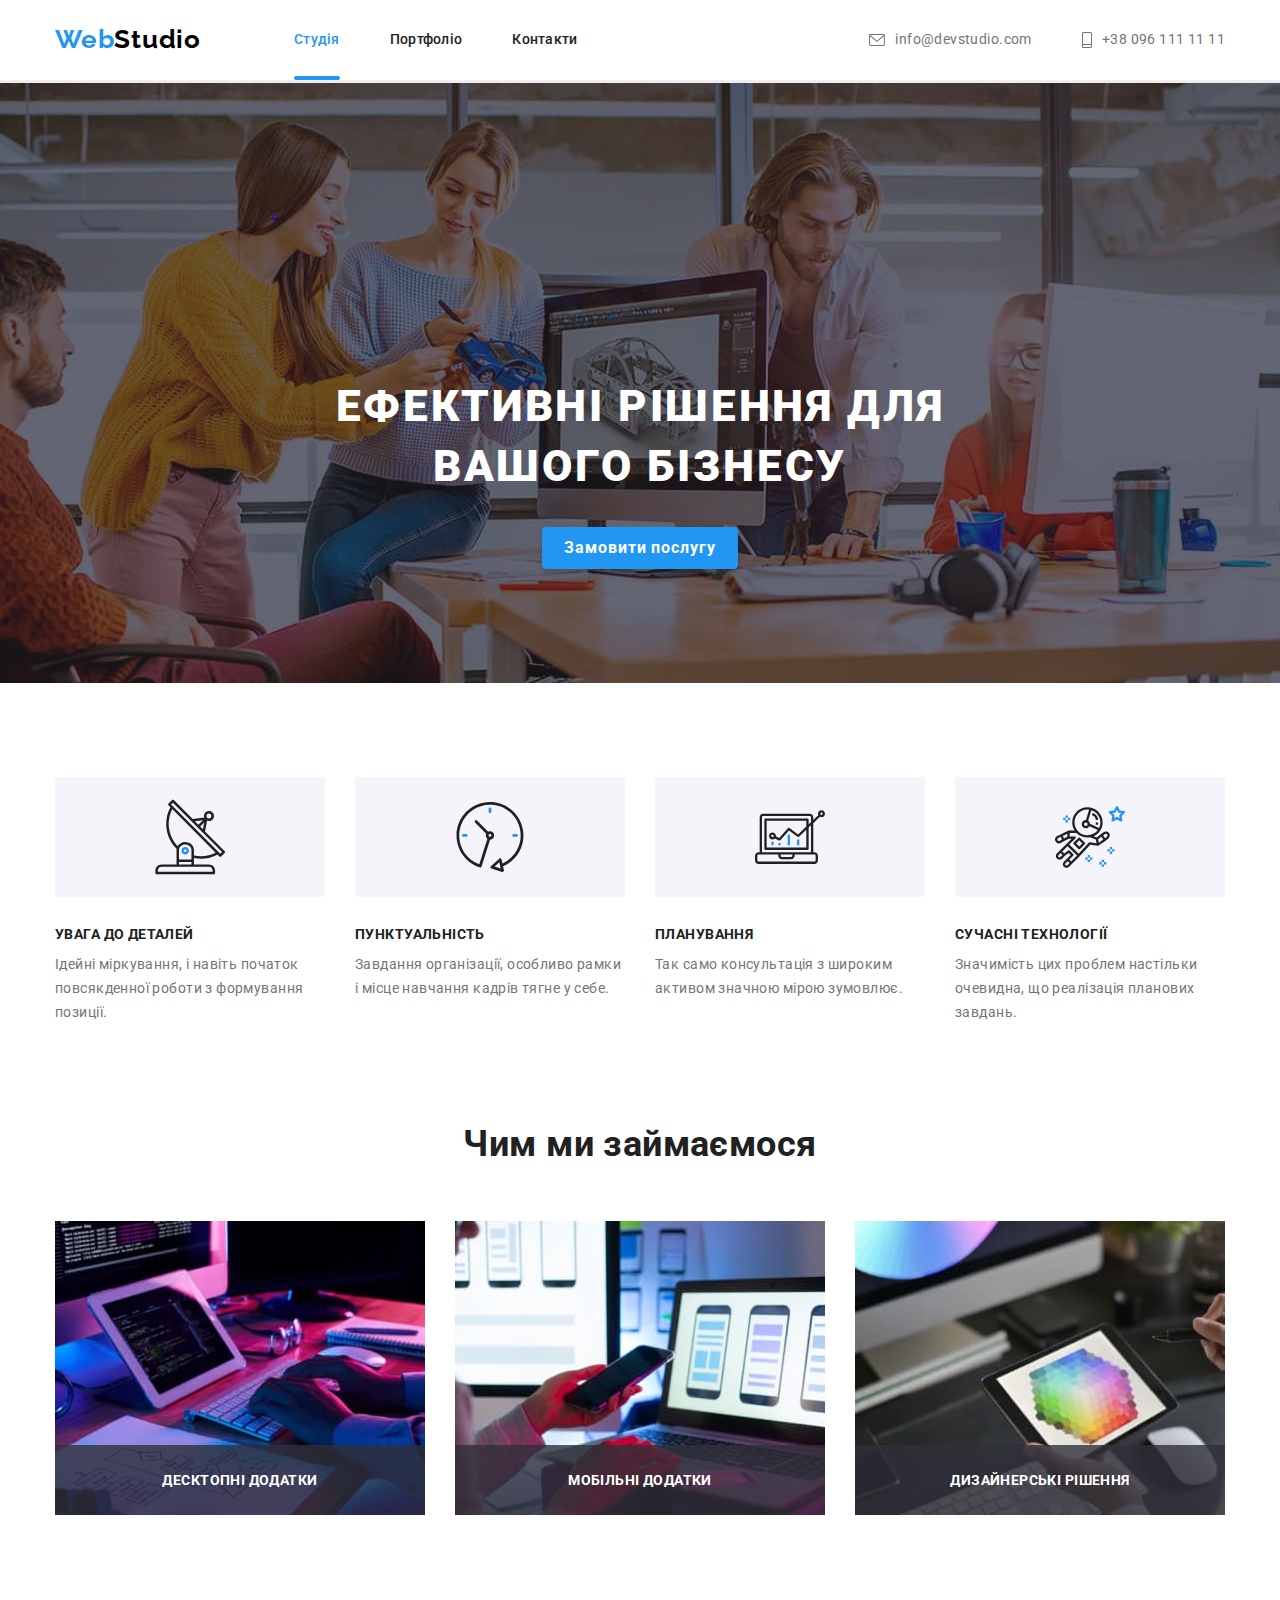
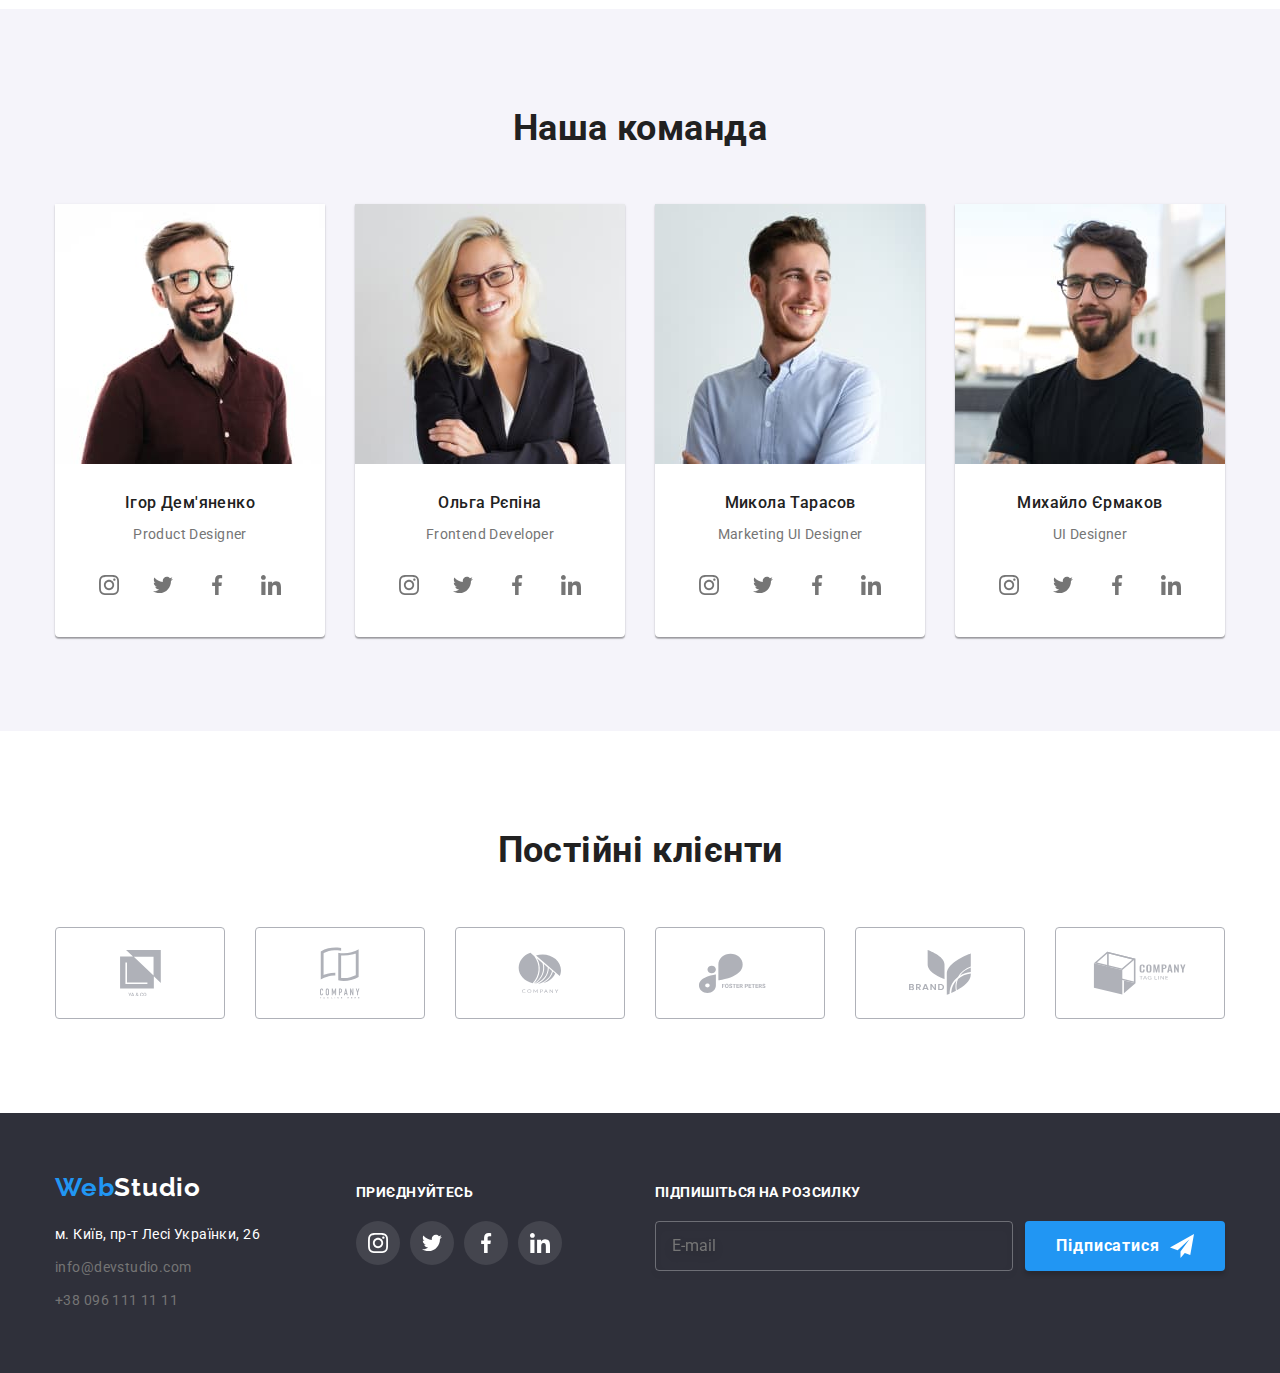
==== index.html @ 4e320e0b "Сopied content from past homework" ====
<!DOCTYPE html>
<html lang="uk">
  <head>
    <meta charset="UTF-8" />
    <meta http-equiv="X-UA-Compatible" content="IE=edge" />
    <meta name="viewport" content="width=device-width, initial-scale=1.0" />
    <link
      rel="stylesheet"
      href="https://cdnjs.cloudflare.com/ajax/libs/modern-normalize/1.0.0/modern-normalize.min.css"
    />
    <link rel="stylesheet" href="./css/main.css" />
    <link rel="preconnect" href="https://fonts.googleapis.com" />
    <link rel="preconnect" href="https://fonts.gstatic.com" crossorigin />
    <link
      href="https://fonts.googleapis.com/css2?family=Raleway:wght@700&family=Roboto:wght@400;500;700;900&display=swap"
      rel="stylesheet"
    />
    <title>Студія</title>
  </head>
  <body>
    <header class="header">
      <div class="header-container container">
        <a class="logo logo-footer" href="./index.html"
          ><span class="span">Web</span>Studio</a
        >
        <nav>
          <ul class="site-nav list">
            <li class="item">
              <a href="./index.html" class="link current">Студія</a>
            </li>
            <li class="item">
              <a href="./portfolio.html" class="link">Портфоліо</a>
            </li>
            <li class="item"><a href="#" class="link">Контакти</a></li>
          </ul>
        </nav>
        <ul class="contacts-nav list">
          <li class="item">
            <a href="mailto:info@devstudio.com" class="link">
              <svg class="icon-mail" width="16" height="12">
                <use href="./img/svg/icons.svg#icon-mail"></use>
              </svg>
              info@devstudio.com
            </a>
          </li>
          <li class="item">
            <a href="tel:+380961111111" class="link">
              <svg class="icon-phone" width="10" height="16">
                <use href="./img/svg/icons.svg#icon-phone"></use>
              </svg>
              +38 096 111 11 11</a
            >
          </li>
        </ul>
      </div>
    </header>
    <main class="studio">
      <section class="hero section">
        <div class="hero-container container">
          <h1 class="hero-title">Ефективні рішення для вашого бізнесу</h1>
          <button type="button" class="button" data-modal-open>
            Замовити послугу
          </button>
        </div>
      </section>
      <section class="features section">
        <div class="features-container container">
          <h2 class="hidden-title" style="visibility: hidden">Переваги</h2>
          <ul class="features-list">
            <li class="item">
              <div class="features-icon">
                <svg class="features-icon" width="70px" height="70px">
                  <use href="./img/svg/icons.svg#icon-antena"></use>
                </svg>
              </div>
              <h3 class="features-title">УВАГА ДО ДЕТАЛЕЙ</h3>
              <p>
                Ідейні міркування, і навіть початок повсякденної роботи з
                формування позиції.
              </p>
            </li>
            <li class="item">
              <div class="features-icon">
                <svg class="features-icon" width="70px" height="70px">
                  <use href="./img/svg/icons.svg#icon-clock"></use>
                </svg>
              </div>
              <h3 class="features-title">ПУНКТУАЛЬНІСТЬ</h3>
              <p>
                Завдання організації, особливо рамки і місце навчання кадрів
                тягне у себе.
              </p>
            </li>
            <li class="item">
              <div class="features-icon">
                <svg class="features-icon" width="70px" height="70px">
                  <use href="./img/svg/icons.svg#icon-diagram"></use>
                </svg>
              </div>
              <h3 class="features-title">ПЛАНУВАННЯ</h3>
              <p>
                Так само консультація з широким активом значною мірою зумовлює.
              </p>
            </li>
            <li class="item">
              <div class="features-icon">
                <svg class="features-icon" width="70px" height="70px">
                  <use href="./img/svg/icons.svg#icon-astronaut"></use>
                </svg>
              </div>
              <h3 class="features-title">СУЧАСНІ ТЕХНОЛОГІЇ</h3>
              <p>
                Значимість цих проблем настільки очевидна, що реалізація
                планових завдань.
              </p>
            </li>
          </ul>
        </div>
      </section>
      <section class="example section">
        <div class="section-container container">
          <h2 class="section-title">Чим ми займаємося</h2>
          <ul class="section-cards">
            <li class="item">
              <img
                src="./img/box1.jpg"
                alt="printing_keyboard"
                width="370"
                height="294"
                class="keyboard"
              />
              <p class="example-dscr">Десктопні додатки</p>
            </li>
            <li class="item">
              <img
                src="./img/box2.jpg"
                alt="mobile_platform"
                width="370"
                height="294"
                class="mobile"
              />
              <p class="example-dscr">Мобільні додатки</p>
            </li>
            <li class="item">
              <img
                src="./img/box3.jpg"
                alt="table_view"
                width="370"
                height="294"
                class="table"
              />
              <p class="example-dscr">Дизайнерські рішення</p>
            </li>
          </ul>
        </div>
      </section>
      <section class="team section">
        <div class="team-container container">
          <h2 class="team-title">Наша команда</h2>
          <ul class="team-cards">
            <li class="card">
              <img
                src="./img/img.jpg"
                alt="product Designer"
                width="270"
                height="260"
                class="teammate"
              />
              <h3 class="name-title">Ігор Дем'яненко</h3>
              <p class="job-title">Product Designer</p>
              <ul class="social-list">
                <li class="social-item">
                  <a href="" class="social-link">
                    <svg class="iсon-team" width="20px" height="20px">
                      <use href="./img/svg/icons.svg#icon-instagram"></use>
                    </svg>
                  </a>
                </li>
                <li class="social-item">
                  <a href="" class="social-link">
                    <svg class="iсon-team" width="20px" height="20px">
                      <use href="./img/svg/icons.svg#icon-twitter"></use>
                    </svg>
                  </a>
                </li>
                <li class="social-item">
                  <a href="" class="social-link">
                    <svg class="iсon-team" width="20px" height="20px">
                      <use href="./img/svg/icons.svg#icon-facebook"></use>
                    </svg>
                  </a>
                </li>
                <li class="social-item">
                  <a href="" class="social-link">
                    <svg class="iсon-team" width="20px" height="20px">
                      <use href="./img/svg/icons.svg#icon-linkedin"></use>
                    </svg>
                  </a>
                </li>
              </ul>
            </li>

            <li class="card">
              <img
                src="./img/img-1.jpg"
                alt="frontend Developer"
                width="270"
                height="260"
                class="teammate"
              />
              <h3 class="name-title">Ольга Рєпіна</h3>
              <p class="job-title">Frontend Developer</p>
              <ul class="social-list">
                <li class="social-item">
                  <a href="" class="social-link">
                    <svg class="iсon-team" width="20px" height="20px">
                      <use href="./img/svg/icons.svg#icon-instagram"></use>
                    </svg>
                  </a>
                </li>
                <li class="social-item">
                  <a href="" class="social-link">
                    <svg class="iсon-team" width="20px" height="20px">
                      <use href="./img/svg/icons.svg#icon-twitter"></use>
                    </svg>
                  </a>
                </li>
                <li class="social-item">
                  <a href="" class="social-link">
                    <svg class="iсon-team" width="20px" height="20px">
                      <use href="./img/svg/icons.svg#icon-facebook"></use>
                    </svg>
                  </a>
                </li>
                <li class="social-item">
                  <a href="" class="social-link">
                    <svg class="iсon-team" width="20px" height="20px">
                      <use href="./img/svg/icons.svg#icon-linkedin"></use>
                    </svg>
                  </a>
                </li>
              </ul>
            </li>

            <li class="card">
              <img
                src="./img/img-2.jpg"
                alt="marketing Designer"
                width="270"
                height="260"
                class="teammate"
              />
              <h3 class="name-title">Микола Тарасов</h3>
              <p class="job-title">Marketing UI Designer</p>
              <ul class="social-list">
                <li class="social-item">
                  <a href="" class="social-link">
                    <svg class="iсon-team" width="20px" height="20px">
                      <use href="./img/svg/icons.svg#icon-instagram"></use>
                    </svg>
                  </a>
                </li>
                <li class="social-item">
                  <a href="" class="social-link">
                    <svg class="iсon-team" width="20px" height="20px">
                      <use href="./img/svg/icons.svg#icon-twitter"></use>
                    </svg>
                  </a>
                </li>
                <li class="social-item">
                  <a href="" class="social-link">
                    <svg class="iсon-team" width="20px" height="20px">
                      <use href="./img/svg/icons.svg#icon-facebook"></use>
                    </svg>
                  </a>
                </li>
                <li class="social-item">
                  <a href="" class="social-link">
                    <svg class="iсon-team" width="20px" height="20px">
                      <use href="./img/svg/icons.svg#icon-linkedin"></use>
                    </svg>
                  </a>
                </li>
              </ul>
            </li>

            <li class="card">
              <img
                src="./img/img-3.jpg"
                alt="ui Designer"
                width="270"
                height="260"
                class="teammate"
              />
              <h3 class="name-title">Михайло Єрмаков</h3>
              <p class="job-title">UI Designer</p>
              <ul class="social-list">
                <li class="social-item">
                  <a href="" class="social-link">
                    <svg class="iсon-team" width="20px" height="20px">
                      <use href="./img/svg/icons.svg#icon-instagram"></use>
                    </svg>
                  </a>
                </li>
                <li class="social-item">
                  <a href="" class="social-link">
                    <svg class="iсon-team" width="20px" height="20px">
                      <use href="./img/svg/icons.svg#icon-twitter"></use>
                    </svg>
                  </a>
                </li>
                <li class="social-item">
                  <a href="" class="social-link">
                    <svg class="iсon-team" width="20px" height="20px">
                      <use href="./img/svg/icons.svg#icon-facebook"></use>
                    </svg>
                  </a>
                </li>
                <li class="social-item">
                  <a href="" class="social-link">
                    <svg class="iсon-team" width="20px" height="20px">
                      <use href="./img/svg/icons.svg#icon-linkedin"></use>
                    </svg>
                  </a>
                </li>
              </ul>
            </li>
          </ul>
        </div>
      </section>
      <section class="section clients">
        <div class="clients-container container">
          <h2 class="team-title">Постійні клієнти</h2>
          <ul class="clients-list">
            <li class="client-item">
              <a href="" class="client-link">
                <svg class="icon-client" width="41px" height="46.7px">
                  <use href="./img/svg/icons.svg#icon-companyyaandco"></use>
                </svg>
              </a>
            </li>
            <li class="client-item">
              <a href="" class="client-link">
                <svg class="icon-client" width="40px" height="52px">
                  <use href="./img/svg/icons.svg#icon-companytaglinehere"></use>
                </svg>
              </a>
            </li>
            <li class="client-item">
              <a href="" class="client-link">
                <svg class="icon-client" width="43.46px" height="41.18px">
                  <use href="./img/svg/icons.svg#icon-company"></use>
                </svg>
              </a>
            </li>
            <li class="client-item">
              <a href="" class="client-link">
                <svg class="icon-client" width="84.44px" height="40.62px">
                  <use href="./img/svg/icons.svg#icon-fosterpeters"></use>
                </svg>
              </a>
            </li>
            <li class="client-item">
              <a href="" class="client-link">
                <svg class="icon-client" width="62.54px" height="45.43px">
                  <use href="./img/svg/icons.svg#icon-brand"></use>
                </svg>
              </a>
            </li>
            <li class="client-item">
              <a href="" class="client-link">
                <svg class="icon-client" width="93.79px" height="43.93px">
                  <use href="./img/svg/icons.svg#icon-companytagline"></use>
                </svg>
              </a>
            </li>
          </ul>
        </div>
      </section>

      <footer class="footer">
        <div class="footer-container container">
          <div class="footer-content">
            <a class="footer-logo" href="./index.html"
              ><span class="span">Web</span>Studio</a
            >
            <address class="address">м. Київ, пр-т Лесі Українки, 26</address>
            <ul class="footer-contacts">
              <li class="email">
                <a class="link" href="mailto:info@devstudio.com"
                  >info@devstudio.com</a
                >
              </li>
              <li class="tel">
                <a class="link" href="tel:+380961111111">+38 096 111 11 11</a>
              </li>
            </ul>
          </div>

          <div class="footer-social-network">
            <h3 class="network-title">приєднуйтесь</h3>
            <ul class="network-list">
              <li class="social-item">
                <a href="" class="social-link-white">
                  <svg class="iсon-footer" width="20px" height="20px">
                    <use href="./img/svg/icons.svg#icon-instagram"></use>
                  </svg>
                </a>
              </li>
              <li class="social-item">
                <a href="" class="social-link-white">
                  <svg class="iсon-footer" width="20px" height="20px">
                    <use href="./img/svg/icons.svg#icon-twitter"></use>
                  </svg>
                </a>
              </li>
              <li class="social-item">
                <a href="" class="social-link-white">
                  <svg class="iсon-footer" width="20px" height="20px">
                    <use href="./img/svg/icons.svg#icon-facebook"></use>
                  </svg>
                </a>
              </li>
              <li class="social-item">
                <a href="" class="social-link-white">
                  <svg class="iсon-footer" width="20px" height="20px">
                    <use href="./img/svg/icons.svg#icon-linkedin"></use>
                  </svg>
                </a>
              </li>
            </ul>
          </div>

          <div class="footer-subscribe-form">
            <form class="subscribe-form">
              <label class="subscribe-form-label">
                <h4 class="subscribe-form-title">Підпишіться на розсилку</h4>
                <div class="subscribe-form-wrapper">
                  <input
                    class="subscribe-form-input"
                    type="email"
                    placeholder="E-mail"
                    name="email"
                  />
                  <button class="button subscribe-button" type="submit">
                    Підписатися
                    <svg class="icon-send" width="24" height="24">
                      <use href="./img/svg/icons.svg#icon-send"></use>
                    </svg>
                  </button>
                </div>
              </label>
            </form>
          </div>
        </div>
      </footer>
    </main>

    <!-- Backdropd / Modal -->

    <div class="backdrop is-hidden" data-modal>
      <div class="modal">
        <button type="button" class="modal-close-btn" data-modal-close>
          <svg class="icon-close" width="18px" height="18px">
            <use href="./img/svg/icons.svg#icon-close"></use>
          </svg>
        </button>
        <h2 class="form-title">Залиште свої дані, ми вам передзвонимо</h2>
        <form class="user-form" name="form-user">
          <label class="form-field">
            <input class="form-input" type="text" name="user-name" />
            <svg class="form-icon" width="18" height="18">
              <use href="./img/svg/icons.svg#icon-user"></use>
            </svg>
            <span class="form-input-title">Ім'я</span>
          </label>

          <label class="form-field">
            <input class="form-input" type="tel" name="user-phone" />
            <svg class="form-icon" width="18" height="18">
              <use href="./img/svg/icons.svg#icon-convert"></use>
            </svg>
            <span class="form-input-title">Телефон</span>
          </label>

        <label class="form-field">
          <input class="form-input" type="text" name="user-email" />
          <svg class="form-icon" width="18" height="18">
            <use href="./img/svg/icons.svg#icon-tel"></use>
          </svg>
          <span class="form-input-title">Пошта</span>
        </label>
        <label class="form-field">
          <textarea
            class="form-comment"
            name="comment"
            id="modal-comment"
            rows="10"
            placeholder="Введіть текст"
          ></textarea>
          <span class="form-input-title">Коментар</span>
        </label>     
      </form>     
      <div class="form-agreement-container">
        <label class="form-agreement-label">
          <input
            class="form-standart-checkbox"
            type="checkbox"
            name="policy"
            value="agree"
          />
          Погоджуюся з розсилкою та приймаю
          <a class="form-license-agreement-link" href="">Умови договору</a>
          <svg
            class="form-icon-checkbox form-icon-checkbox--not-checked"
            width="16"
            height="15"
          >
            <use href="./img/svg/icons.svg#icon-check"></use>
          </svg>
          <svg
            class="form-icon-checkbox form-icon-checkbox--checked"
            width="16"
            height="15"
          >
            <use href="./img/svg/icons.svg#icon-not-check"></use>
          </svg>
        </label>
        <button class="button form-button" type="submit">Відправити</button>          
      </div>      
    </div>
    <script src="./js/modal.js"></script>
  </body>
</html>
---- css/main.css ----
:root {
  --primary-text-color: #757575;
  --title-text-color: #212121;
  --accent-color: #2196f3;
  --btn-hover-color: #97caf4;
  --primary-white-color: #ffffff;
  --background-black-color: #2f303a;
  --background-second-color: #f5f4fa;
  --border-colour: #eeeeee;
}

html {
  box-sizing: border-box;
}

*,
*::before,
*::after {
  box-sizing: inherit;
}

h1,
h2,
h3,
h4,
p {
  margin: 0;
}

ul {
  list-style: none;
  padding: 0;
  margin: 0;
}

img {
  display: block;
  max-width: 100%;
  width: 100%;
}

body {
  background-color: var(--primary-white-color);
  color: var(--primary-text-color);
  font-family: "Roboto", sans-serif;
  letter-spacing: 0.03em;
  font-size: 14px;
  line-height: 1.71;
}

.hidden-title {
  position: absolute !important;
  clip: rect(1px 1px 1px 1px);
  clip: rect(1px, 1px, 1px, 1px);
  padding: 0 !important;
  border: 0 !important;
  height: 1px !important;
  width: 1px !important;
  overflow: hidden;
}

.container {
  max-width: 1200px;
  width: 100%;
  margin: 0 auto;
  padding-left: 15px;
  padding-right: 15px;
}

.section {
  padding-bottom: 94px;
  padding-top: 94px;
}

/* ======== Header ======= */

.header {
  border-bottom: solid var(--border-colour);
}

.header-container {
  display: flex;
  align-items: center;
}

/* header logo */

.logo,
.footer-logo {
  color: #000000;
  text-decoration: none;
  font-family: "Raleway";
  font-weight: 700;
  font-size: 26px;
  line-height: 1.15;
  letter-spacing: 0.03em;
}

.logo {
  margin-right: 93px;
  padding-top: 24px;
  padding-bottom: 24px;
}

.span {
  color: var(--accent-color);
}

.logo:hover,
.logo:focus {
  color: var(--accent-color);
  transition: fill 250ms;
  transition-timing-function: cubic-bezier(0.4, 0, 0.2, 1);
}

/* ========= Header Site-nav ======== */

.site-nav {
  display: flex;
}

.site-nav .item + .item {
  margin-left: 50px;
}

.site-nav .link {
  display: block;
  color: var(--title-text-color);
  text-decoration: none;
  font-weight: 500;
  font-size: 14px;
  line-height: 1.14;
  letter-spacing: 0.02em;

  padding-top: 32px;
  padding-bottom: 32px;

  transition: color 250ms;
  transition-timing-function: cubic-bezier(0.4, 0, 0.2, 1);
}

.site-nav .link:hover,
.site-nav .link:focus {
  color: var(--accent-color);
  transition: fill 250ms;
  transition-timing-function: cubic-bezier(0.4, 0, 0.2, 1);
}

.site-nav .link.current {
  color: var(--accent-color);
}

.current {
  position: relative;
}

.current::after {
  content: "";
  position: absolute;
  display: block;
  width: 100%;
  height: 4px;
  bottom: 0;
  background-color: var(--accent-color);
  border-radius: 2px;
}

/* ======= Header contacts ======= */

.contacts-nav {
  display: flex;
  margin-left: auto;
}

.contacts-nav .item .link {
  display: flex;
  align-items: center;
}

.contacts-nav .item + .item {
  margin-left: 50px;
}
/* icon mail/phone */

.contacts-nav .item .link .icon-mail {
  margin-right: 10px;
}

.contacts-nav .item .link .icon-phone {
  margin-right: 10px;
}

.icon-mail.icon-phone {
  fill: var(--primary-text-color);
  margin-right: 10px;
}

.contacts-nav .link,
.footer-contacts .link {
  color: var(--primary-text-color);
  fill: var(--primary-text-color);
  text-decoration: none;
}

.contacts-nav .link:hover,
.contacts-nav .link:focus,
.footer-contacts .link:hover,
.footer-contacts .link:focus {
  color: var(--accent-color);
  text-decoration: none;
  transition: fill 250ms;
  transition-timing-function: cubic-bezier(0.4, 0, 0.2, 1);
}
/*  */

.contacts-nav .item {
  display: flex;
  align-items: center;
}

.contacts-nav .link:hover .icon-mail,
.contacts-nav .link:focus .icon-mail,
.contacts-nav .link:hover .icon-phone,
.contacts-nav .link:focus .icon-phone {
  fill: var(--accent-color);
  transition: fill 250ms;
  transition-timing-function: cubic-bezier(0.4, 0, 0.2, 1);
}

.contacts-nav .link {
  padding: 24px 0px;
}

/* ======= Title styles ======== */

.section-title,
.team-title {
  color: var(--title-text-color);
  font-weight: 700;
  font-size: 36px;
  line-height: 1.44;
  text-align: center;
}

.features-title {
  color: var(--title-text-color);
  margin-bottom: 10px;
  font-weight: 700;
  font-size: 14px;
  line-height: 1.14;
}

/* ======== Section hero ======== */

.hero {
  max-width: 1600px;
  height: 600px;
  margin-left: auto;
  margin-right: auto;
  background-image: linear-gradient(
      rgba(47, 48, 58, 0.4),
      rgba(47, 48, 58, 0.4)
    ),
    url(../img/bgd-img.jpg);
  background-repeat: no-repeat;
  background-position: center;
  background-size: cover;
}

.hero-container {
  text-align: center;
  padding: 200px 237px;
}

.hero-title {
  max-width: 696px;
  margin: 0 auto;
  color: var(--primary-white-color);
  font-weight: 900;
  font-size: 44px;
  line-height: 1.36;
  letter-spacing: 0.06em;
  text-transform: uppercase;
  margin-bottom: 30px;
}

/* hero button */

.button {
  padding: 6px 22px;
  background: var(--accent-color);
  box-shadow: 0px 4px 4px rgba(0, 0, 0, 0.15);
  border-radius: 4px;
  font-weight: 700;
  font-size: 16px;
  line-height: 1.87;
  align-items: center;
  text-align: center;
  letter-spacing: 0.06em;
  color: var(--primary-white-color);
  cursor: pointer;
  border: none;
}

.button:hover,
.button:focus {
  background-color: var(--btn-hover-color);
  transition: fill 250ms;
  transition-timing-function: cubic-bezier(0.4, 0, 0.2, 1);
}

/* Section futures */

.features-list > .item {
  max-width: 270px;
}

.features-icon {
  display: flex;
  height: 120px;
  justify-content: center;
  background: #f5f4fa;
  border-radius: 4px;
  margin-bottom: 30px;
}

.features-list {
  display: flex;
}

.features-list .item + .item {
  margin-left: 30px;
}

/* Example section */

.example {
  padding-top: 0;
}

.section-cards {
  margin-top: 50px;
  display: flex;
}

.section-cards .item + .item {
  margin-left: 30px;
}

.section-cards .item {
  position: relative;
}

.example-dscr {
  position: absolute;
  bottom: 0;
  left: 0;
  margin: 0;
  padding: 0 10px;
  width: 100%;
  background: rgba(47, 48, 58, 0.8);
  font-weight: 700;
  line-height: 70px;
  text-align: center;
  text-transform: uppercase;
  white-space: nowrap;
  color: var(--primary-white-color);
}

/* Section team */

.team {
  background-color: var(--background-second-color);
}

.team-title {
  margin-bottom: 50px;
}

.team-cards {
  display: flex;
  text-align: center;
  margin-top: 50px;
}

.team-cards > .card + .card {
  margin-left: 30px;
}

.teammate {
  margin-bottom: 30px;
}
.name-title {
  margin-bottom: 10px;
  color: var(--title-text-color);
  font-weight: 500;
  font-size: 16px;
  line-height: 1.18;
}
/* SVG Team-Cards */

.social-list {
  display: flex;
  justify-content: space-between;
  padding-left: 32px;
  padding-right: 32px;
  padding-bottom: 30px;
}

.social-link {
  display: flex;
  justify-content: center;
  align-items: center;
  width: 44px;
  height: 44px;
  border-radius: 50%;
  fill: #757575;
  transition: fill 250ms;
  transition-timing-function: cubic-bezier(0.4, 0, 0.2, 1);
}

.icon-client,
.icon-phone,
.icon-mail,
.features-icon,
.icon-team,
.icon-footer {
  transition: fill 250ms;
  transition-timing-function: cubic-bezier(0.4, 0, 0.2, 1);
}

.social-link:hover,
.social-link:focus,
.social-link-white:hover,
.social-link-white:focus {
  fill: var(--primary-white-color);
  background-color: var(--accent-color);
  transition: background-color 250ms;
  transition-timing-function: cubic-bezier(0.4, 0, 0.2, 1);
}

.job-title {
  margin-bottom: 16px;
}

.card {
  background-color: var(--primary-white-color);
  box-shadow: 0px 1px 3px rgba(0, 0, 0, 0.12), 0px 1px 1px rgba(0, 0, 0, 0.14),
    0px 2px 1px rgba(0, 0, 0, 0.2);
  border-radius: 0px 0px 4px 4px;
}

/* ========= Clients Section ======= */

.clients-list {
  display: flex;
  justify-content: space-between;
}

.client-item {
  display: flex;
}

.client-link {
  display: flex;
  justify-content: center;
  align-items: center;
  width: 170px;
  height: 92px;
  fill: #afb1b8;
  border: 1px solid #afb1b8;
  box-sizing: border-box;
  border-radius: 4px;
}

.client-link:hover,
.client-link:focus {
  border-color: var(--accent-color);
  transition: fill 250ms;
  transition-timing-function: cubic-bezier(0.4, 0, 0.2, 1);
}

.client-link:hover .icon-client,
.client-link:focus .icon-client {
  fill: var(--accent-color);
  transition: fill 250ms;
  transition-timing-function: cubic-bezier(0.4, 0, 0.2, 1);
}

/* ======= Foooter ======= */

.footer {
  background: var(--background-black-color);
  display: flex;
}

.footer-container {
  display: flex;
}

.footer-logo {
  padding-top: 60px;
  margin-bottom: 20px;
  color: var(--primary-white-color);
}

.address {
  color: var(--primary-white-color);
  font-style: normal;
}

.footer-contacts {
  margin-top: 9px;
  padding-bottom: 60px;
}

.email {
  margin-bottom: 9px;
}

/* ======== SVG Footer content ======== */

.footer-content {
  width: 231px;
  display: flex;
  flex-direction: column;
}

.footer-social-network {
  display: flex;

  flex-direction: column;
  width: 206px;
  padding-top: 72px;
  padding-bottom: 100px;
  margin-left: 70px;
}

.social-link-white {
  display: flex;
  justify-content: center;
  align-items: center;
  width: 44px;
  height: 44px;
  border-radius: 50%;
  background: rgba(255, 255, 255, 0.1);
  fill: var(--primary-white-color);
}

.network-list {
  display: flex;
  justify-content: space-between;
  margin-top: 20px;
}

.network-title {
  font-weight: 700;
  font-size: 14px;
  line-height: 1.14;
  text-transform: uppercase;
  color: var(--primary-white-color);
}

/* ======== Portfolio html ======== */

.portfolio .portfolio-menu {
  display: flex;
  justify-content: center;
}

.filter-btn {
  padding: 6px 22px;
  background: var(--background-second-color);
  border-radius: 4px;
  border: none;
  cursor: pointer;
  font-weight: 500;
  font-size: 16px;
  line-height: 1.62;
}

.active {
  background-color: var(--accent-color);
  color: var(--primary-white-color);
  box-shadow: 0px 3px 1px rgba(0, 0, 0, 0.1), 0px 1px 2px rgba(0, 0, 0, 0.08),
    0px 2px 2px rgba(0, 0, 0, 0.12);
}

.portfolio-menu .filter-btn.current {
  background-color: var(--accent-color);
  color: var(--primary-white-color);
}

.filter-btn:hover,
.filter-btn:focus {
  background-color: var(--accent-color);
  color: var(--primary-white-color);
  box-shadow: 0px 3px 1px rgba(0, 0, 0, 0.1), 0px 1px 2px rgba(0, 0, 0, 0.08),
    0px 2px 2px rgba(0, 0, 0, 0.12);
  transition: background-color 250ms;
  transition: color 250ms;
  transition-timing-function: cubic-bezier(0.4, 0, 0.2, 1);
}
/* ====== Windows Box-descr ====== */

.box-descr {
  position: relative;
  overflow: hidden;
}

.box-descr .text {
  transform: translateY(100%);
  position: absolute;
  top: 0;
  left: 0;
  height: 100%;
  padding-top: 63px;
  padding-right: 24px;
  padding-bottom: 63px;
  padding-left: 24px;

  overflow: auto;

  background: #2196f3e6;

  font-size: 18px;
  line-height: 1.56;
  letter-spacing: 0.03em;

  color: var(--primary-white-color);

  transition: transform ms;
  transition-timing-function: cubic-bezier(0.4, 0, 0.2, 1);
}

.card-link:hover .box-descr .text,
.card-link:focus .box-descr .text {
  transform: translateY(0%);
  transition: transform 500ms;
  transition-timing-function: cubic-bezier(0.4, 0, 0.2, 1);
}
/* ======= Portfolio main box======== */

.main-box {
  display: flex;
  flex-wrap: wrap;
  margin-left: -30px;
  margin-top: -30px;
}

.portfolio-menu .item + .item {
  margin-left: 8px;
}

.portfolio-menu {
  margin-bottom: 34px;
}

.work-title {
  color: var(--title-text-color);
}

.filter-descr {
  margin-top: 4px;
}

.box-text {
  padding: 20px 24px;
  border-left: 1px solid var(--border-colour);
  border-right: 1px solid var(--border-colour);
  border-bottom: 1px solid var(--border-colour);
}

.main-box > .item {
  flex-basis: calc((100% - 30px * 3) / 3);
  margin-left: 30px;
  margin-top: 30px;
}

.card-link {
  display: block;
  font-style: normal;
  text-decoration: none;
  color: inherit;
}

.main-box .item .card-link:hover,
.main-box .item .card-link:focus {
  box-shadow: 0px 1px 1px rgba(0, 0, 0, 0.12), 0px 4px 4px rgba(0, 0, 0, 0.06),
    1px 4px 6px rgba(0, 0, 0, 0.16);
  transition: fill 250ms;
  transition-timing-function: cubic-bezier(0.4, 0, 0.2, 1);
}

/*===== Backdrop =====*/

.backdrop {
  position: fixed;
  top: 0;
  left: 0;

  display: flex;
  width: 100%;
  height: 100%;

  background-color: rgba(0, 0, 0, 0.1);

  opacity: 1;
  transform: scale(1);
  transform-origin: center center;
  transition: opacity 700ms cubic-bezier(0.4, 0, 0.2, 1),
    transform 700ms cubic-bezier(0.4, 0, 0.2, 1);
}

.modal {
  position: absolute;
  top: 50%;
  left: 50%;
  transform: translate(-50%, -50%);
  width: 528px;
  min-height: 581px;
  background: var(--primary-white-color);
  box-shadow: 0px 1px 3px rgba(0, 0, 0, 0.12), 0px 1px 1px rgba(0, 0, 0, 0.14),
    0px 2px 1px rgba(0, 0, 0, 0.2);
  border-radius: 4px;
}

.modal-close-btn {
  background: transparent;
  position: absolute;
  display: flex;
  align-items: center;
  justify-content: center;

  right: 8px;
  top: 8px;

  border: 1px solid rgba(0, 0, 0, 0.1);
  padding: 0;
  width: 30px;
  height: 30px;
  border-radius: 50%;
  cursor: pointer;
}

.is-hidden {
  transform-origin: bottom center;
  transform: scale(0);
  opacity: 0;
  pointer-events: none;
}

.modal-close-btn {
  color: transparent;
}

.modal-close-btn .icon-close {
  fill: var(--primary-text-color);
}

.modal-close-btn .icon-close:hover,
.modal-close-btn .icon-close:focus {
  fill: var(--accent-color);
  transition: fill 250ms;
  transition-timing-function: cubic-bezier(0.4, 0, 0.2, 1);
}

/*  

.flip-scale-2-hor-top {
  -webkit-animation: flip-scale-2-hor-top 0.5s linear both;
  animation: flip-scale-2-hor-top 0.5s linear both;
}

@keyframes flip-scale-2-hor-top {
  0% {
    -webkit-transform: translateY(0) rotateX(0) scale(1);
    transform: translateY(0) rotateX(0) scale(1);
    -webkit-transform-origin: 50% 0;
    transform-origin: 50% 0;
  }
  50% {
    -webkit-transform: translateY(-50%) rotateX(-90deg) scale(2);
    transform: translateY(-50%) rotateX(-90deg) scale(2);
    -webkit-transform-origin: 50% 50%;
    transform-origin: 50% 50%;
  }
  100% {
    -webkit-transform: translateY(-100%) rotateX(-180deg) scale(1);
    transform: translateY(-100%) rotateX(-180deg) scale(1);
    -webkit-transform-origin: 50% 100%;
    transform-origin: 50% 100%;
  }
}

*/

.footer-subscribe-form {
  padding-top: 72px;
  padding-bottom: 94px;
  margin-left: 93px;
}

.subscribe-form-title {
  margin-top: 0;
  margin-bottom: 20px;
  font-weight: 700;
  line-height: 1.14;
  text-transform: uppercase;
  color: var(--primary-white-color);
}

.subscribe-form-input {
  height: 50px;
  width: 358px;
  padding-left: 16px;
  margin-right: 12px;
  background-color: transparent;
  border: 1px solid rgba(255, 255, 255, 0.3);
  filter: drop-shadow(0px 4px 4px rgba(0, 0, 0, 0.15));
  border-radius: 4px;
  font-size: 16px;
  line-height: 3.12;
}

.subscribe-button {
  width: 200px;
  height: 50px;

  display: flex;
  justify-content: center;
  align-items: center;

  padding: 10px 28px;
}

.subscribe-button .icon-send {
  margin-left: 10px;
}

.subscribe-form-wrapper {
  display: flex;
  align-items: start;
}

.user-form {
  padding: 0px 40px;
}

.form-title {
  padding-top: 40px;
  margin-bottom: 30px;
  font-weight: 700;
  font-size: 20px;
  line-height: 1.15;
  text-align: center;
  color: var(--title-text-color);
}

.form-field {
  position: relative;
  display: flex;
  flex-direction: column;
  margin: 0;
  margin-bottom: 28px;
}

.form-input-title {
  position: absolute;
  top: 0;
  left: 0;
  transform: translateY(-23px);
  padding: 0;
  margin-top: 0;
  margin-bottom: 4px;
  font-size: 12px;
  line-height: 1.17;
  letter-spacing: 0.01em;
  color: #757575;
}

.form-input {
  padding: 11px 40px;
  margin-top: 0;
  margin-bottom: 10px;
  height: 40px;
  border: 1px solid rgba(33, 33, 33, 0.2);
  border-radius: 4px;
  transition: border 250ms cubic-bezier(0.4, 0, 0.2, 1);
}

.form-input:hover,
.form-input:focus-visible {
  border: 1px solid #2196f3;
  outline: none;
  transition: fill 250ms;
  transition-timing-function: cubic-bezier(0.4, 0, 0.2, 1);
}

.form-icon {
  position: absolute;
  top: 12px;
  left: 14px;
  fill: var(--title-text-color);
}

.form-input:hover + .form-icon,
.form-input:focus-visible + .form-icon {
  fill: #2196f3;
  transition: fill 250ms;
  transition-timing-function: cubic-bezier(0.4, 0, 0.2, 1);
}

.form-comment {
  padding: 12px 16px;
  height: 120px;
  resize: none;
  border: 1px solid rgba(33, 33, 33, 0.2);
  border-radius: 4px;
}

.form-comment:hover,
.form-comment:focus-visible {
  border: 1px solid #2196f3;
  outline: none;
}

.form-comment::-moz-placeholder {
  font-size: 12px;
  line-height: 14px;
  letter-spacing: 0.01em;
  color: rgba(117, 117, 117, 0.5);
}

.form-comment:-ms-input-placeholder {
  font-size: 12px;
  line-height: 14px;
  letter-spacing: 0.01em;
  color: rgba(117, 117, 117, 0.5);
}

.form-comment::placeholder {
  font-size: 12px;
  line-height: 14px;
  letter-spacing: 0.01em;
  color: rgba(117, 117, 117, 0.5);
}

/* ======= Checkbox ======= */

.form-agreement-container {
  text-align: center;
  padding-bottom: 44px;
  padding-right: 52px;
  padding-left: 52px;
}

.form-standart-checkbox {
  position: absolute;
  width: 1px;
  height: 1px;
  padding: 0;
  margin: -1px;
  -webkit-clip-path: inset(100%);
  clip-path: inset(100%);
  clip: rect(0 0 0 0);
  overflow: hidden;
  white-space: nowrap;
  border: 0;
}

.form-agreement-label {
  position: relative;
  margin-bottom: 26px;
  padding-left: 23px;
}

.form-license-agreement-link {
  margin-left: 0.25rem;
  text-decoration: underline;
  color: #2196f3;
}

.form-button {
  margin-top: 26px;
  padding: 10px 52px;
  border: none;
}

.subscribe-form-input:hover,
.subscribe-form-input:focus-visible {
  border: 1px solid #2196f3;
  outline: none;
  transition: fill 250ms;
  transition-timing-function: cubic-bezier(0.4, 0, 0.2, 1);
}

.form-icon-checkbox {
  position: absolute;
  top: 50%;
  left: 0;
  transform: translateY(-50%);
  width: 16px;
  height: 15px;
}

.form-standart-checkbox:checked ~ .form-icon-checkbox--not-checked {
  display: none;
}

.form-icon-checkbox--checked {
  display: none;
}
.form-standart-checkbox:checked ~ .form-icon-checkbox--checked {
  display: block;
}
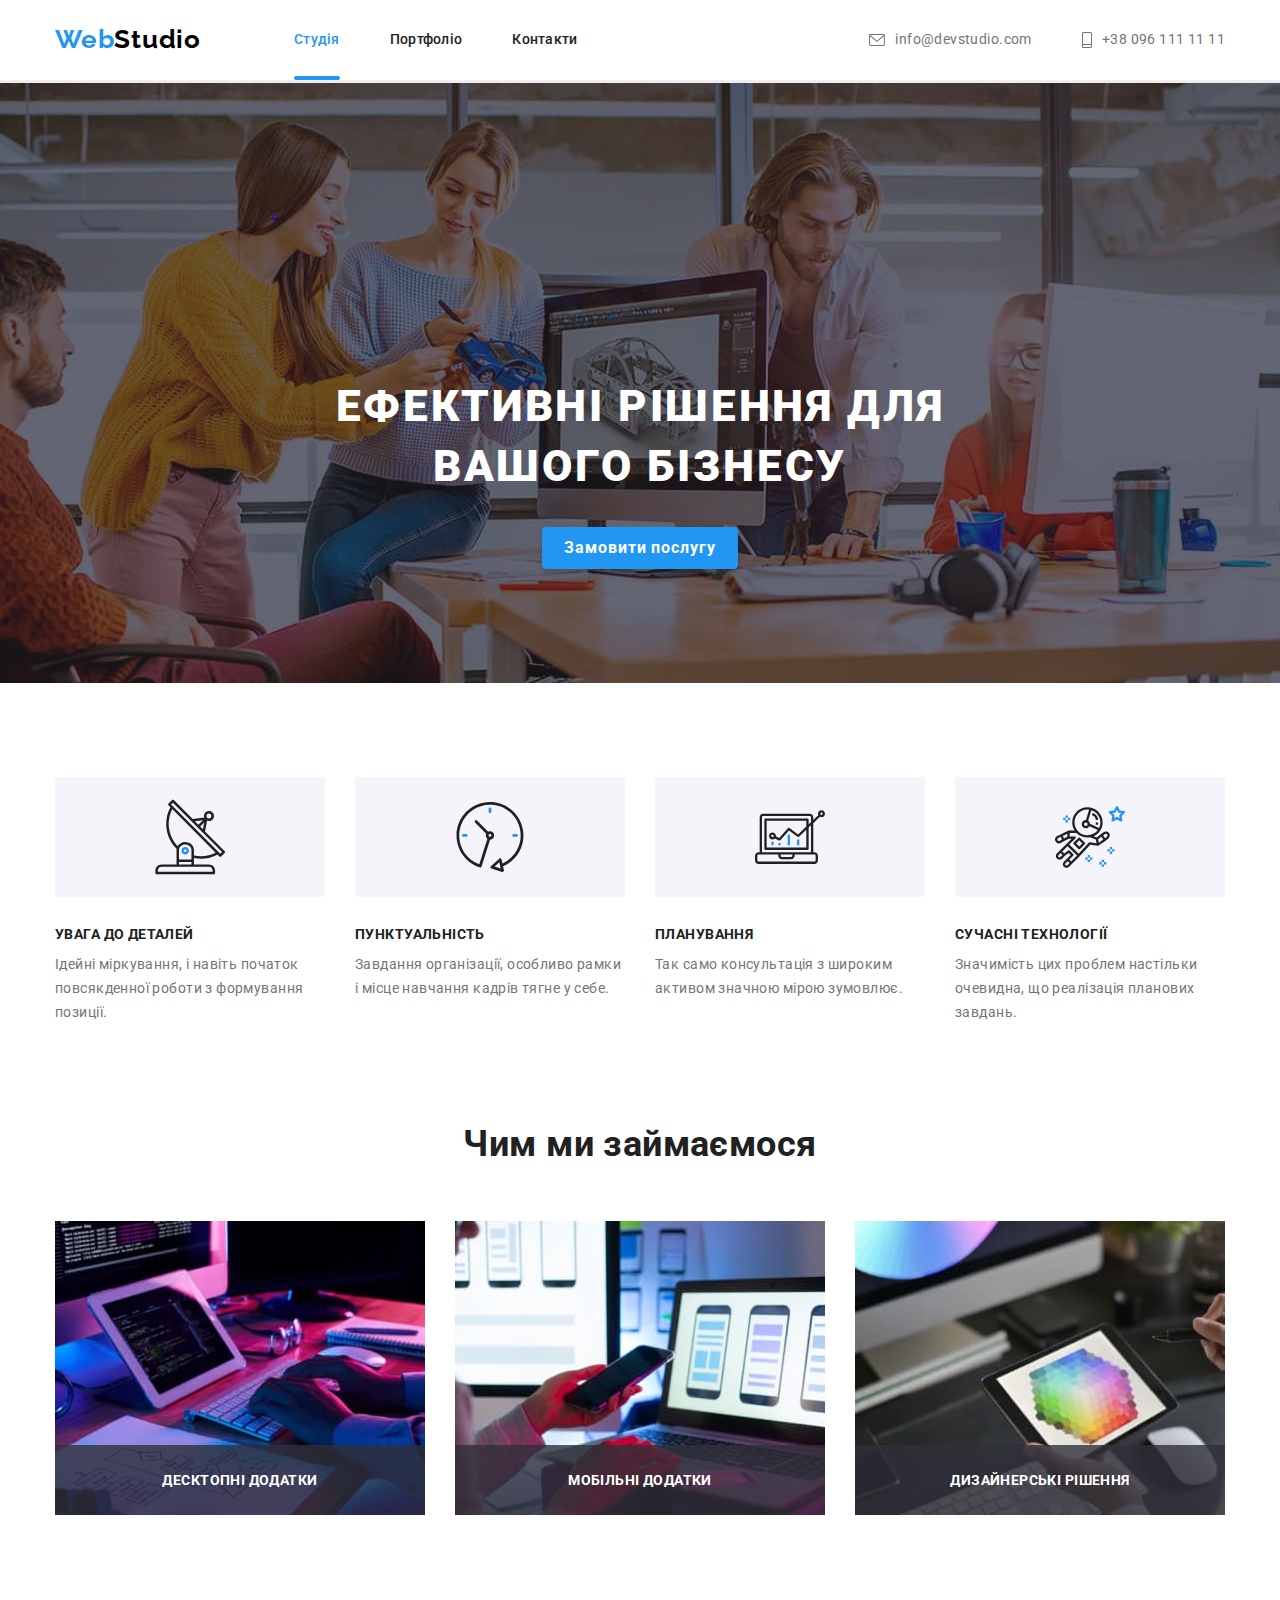
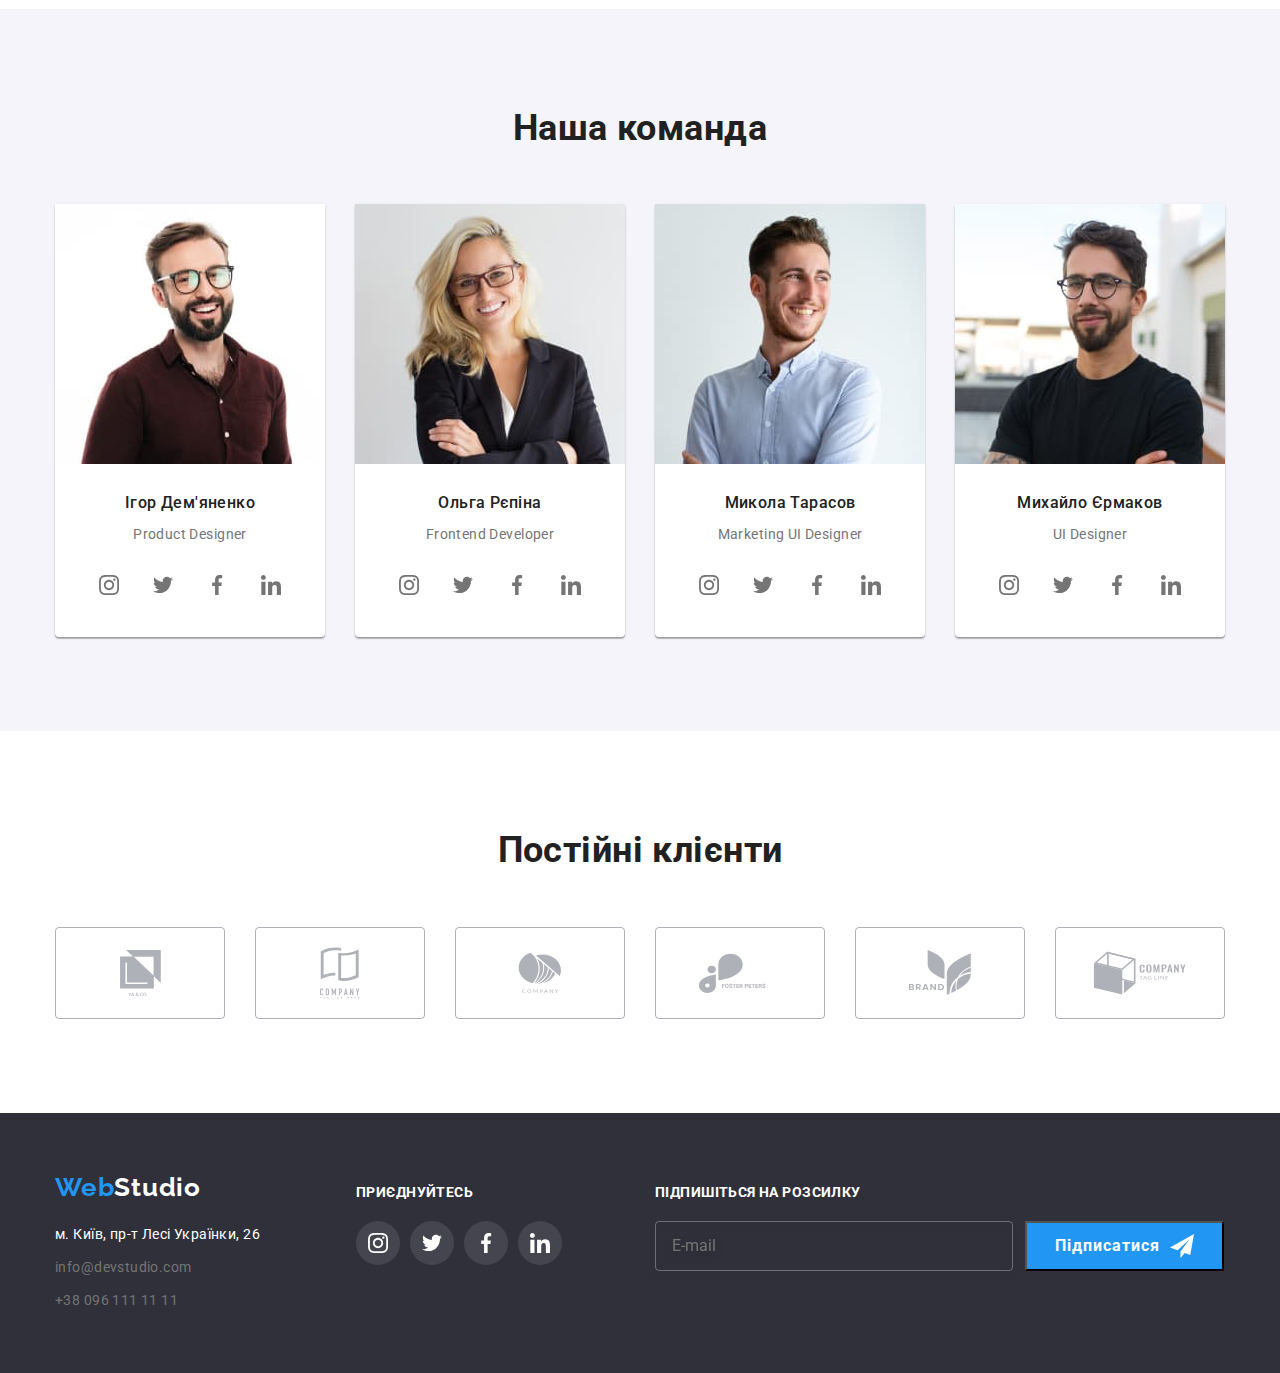
==== commit 0ee95408: "used BEM on name Class & animations on btn" ====
--- a/index.html
+++ b/index.html
@@ -6,45 +6,44 @@
     <meta name="viewport" content="width=device-width, initial-scale=1.0" />
     <link
       rel="stylesheet"
-      href="https://cdnjs.cloudflare.com/ajax/libs/modern-normalize/1.0.0/modern-normalize.min.css"
-    />
-    <link rel="stylesheet" href="./css/main.css" />
+      href="https://cdnjs.cloudflare.com/ajax/libs/modern-normalize/1.0.0/modern-normalize.min.css" />
     <link rel="preconnect" href="https://fonts.googleapis.com" />
     <link rel="preconnect" href="https://fonts.gstatic.com" crossorigin />
     <link
       href="https://fonts.googleapis.com/css2?family=Raleway:wght@700&family=Roboto:wght@400;500;700;900&display=swap"
-      rel="stylesheet"
-    />
+      rel="stylesheet" />
+    <link rel="stylesheet" href="./css/main.min.css" />
+    <link rel="stylesheet" href="./css/main.css" />
     <title>Студія</title>
   </head>
   <body>
     <header class="header">
-      <div class="header-container container">
+      <div class="header__content container">
         <a class="logo logo-footer" href="./index.html"
           ><span class="span">Web</span>Studio</a
         >
         <nav>
-          <ul class="site-nav list">
-            <li class="item">
-              <a href="./index.html" class="link current">Студія</a>
-            </li>
-            <li class="item">
-              <a href="./portfolio.html" class="link">Портфоліо</a>
-            </li>
-            <li class="item"><a href="#" class="link">Контакти</a></li>
+          <ul class="site-nav">
+            <li class="site-nav__item">
+              <a href="./index.html" class="site-nav__link site-nav__link--current">Студія</a>
+            </li>
+            <li class="site-nav__item">
+              <a href="./portfolio.html" class="site-nav__link">Портфоліо</a>
+            </li>
+            <li class="site-nav__item"><a href="#" class="site-nav__link">Контакти</a></li>
           </ul>
         </nav>
-        <ul class="contacts-nav list">
-          <li class="item">
-            <a href="mailto:info@devstudio.com" class="link">
+        <ul class="contacts-nav">
+          <li class="contacts-nav__item">
+            <a href="mailto:info@devstudio.com" class="contacts-nav__link">
               <svg class="icon-mail" width="16" height="12">
                 <use href="./img/svg/icons.svg#icon-mail"></use>
               </svg>
               info@devstudio.com
             </a>
           </li>
-          <li class="item">
-            <a href="tel:+380961111111" class="link">
+          <li class="contacts-nav__item">
+            <a href="tel:+380961111111" class="contacts-nav__link">
               <svg class="icon-phone" width="10" height="16">
                 <use href="./img/svg/icons.svg#icon-phone"></use>
               </svg>
@@ -54,61 +53,64 @@
         </ul>
       </div>
     </header>
-    <main class="studio">
+    <main>
       <section class="hero section">
-        <div class="hero-container container">
-          <h1 class="hero-title">Ефективні рішення для вашого бізнесу</h1>
-          <button type="button" class="button" data-modal-open>
+        <div class="hero__content container">
+          <h1 class="hero__title">Ефективні рішення для вашого бізнесу</h1>
+          <button
+            type="button"
+            class="hero__button heartbeat"
+            data-modal-open>
             Замовити послугу
           </button>
         </div>
       </section>
       <section class="features section">
-        <div class="features-container container">
+        <div class="features__content container">
           <h2 class="hidden-title" style="visibility: hidden">Переваги</h2>
-          <ul class="features-list">
-            <li class="item">
-              <div class="features-icon">
-                <svg class="features-icon" width="70px" height="70px">
+          <ul class="features__list">
+            <li class="item">
+              <div class="features__icon">
+                <svg class="features__icon" width="70px" height="70px">
                   <use href="./img/svg/icons.svg#icon-antena"></use>
                 </svg>
               </div>
-              <h3 class="features-title">УВАГА ДО ДЕТАЛЕЙ</h3>
+              <h3 class="features__title">УВАГА ДО ДЕТАЛЕЙ</h3>
               <p>
                 Ідейні міркування, і навіть початок повсякденної роботи з
                 формування позиції.
               </p>
             </li>
             <li class="item">
-              <div class="features-icon">
-                <svg class="features-icon" width="70px" height="70px">
+              <div class="features__icon">
+                <svg class="features__icon" width="70px" height="70px">
                   <use href="./img/svg/icons.svg#icon-clock"></use>
                 </svg>
               </div>
-              <h3 class="features-title">ПУНКТУАЛЬНІСТЬ</h3>
+              <h3 class="features__title">ПУНКТУАЛЬНІСТЬ</h3>
               <p>
                 Завдання організації, особливо рамки і місце навчання кадрів
                 тягне у себе.
               </p>
             </li>
             <li class="item">
-              <div class="features-icon">
-                <svg class="features-icon" width="70px" height="70px">
+              <div class="features__icon">
+                <svg class="features__icon" width="70px" height="70px">
                   <use href="./img/svg/icons.svg#icon-diagram"></use>
                 </svg>
               </div>
-              <h3 class="features-title">ПЛАНУВАННЯ</h3>
+              <h3 class="features__title">ПЛАНУВАННЯ</h3>
               <p>
                 Так само консультація з широким активом значною мірою зумовлює.
               </p>
             </li>
             <li class="item">
-              <div class="features-icon">
-                <svg class="features-icon" width="70px" height="70px">
+              <div class="features__icon">
+                <svg class="features__icon" width="70px" height="70px">
                   <use href="./img/svg/icons.svg#icon-astronaut"></use>
                 </svg>
               </div>
-              <h3 class="features-title">СУЧАСНІ ТЕХНОЛОГІЇ</h3>
+              <h3 class="features__title">СУЧАСНІ ТЕХНОЛОГІЇ</h3>
               <p>
                 Значимість цих проблем настільки очевидна, що реалізація
                 планових завдань.
@@ -118,18 +120,17 @@
         </div>
       </section>
       <section class="example section">
-        <div class="section-container container">
-          <h2 class="section-title">Чим ми займаємося</h2>
-          <ul class="section-cards">
+        <div class="example__content container">
+          <h2 class="example__title">Чим ми займаємося</h2>
+          <ul class="example__cards">
             <li class="item">
               <img
                 src="./img/box1.jpg"
                 alt="printing_keyboard"
                 width="370"
                 height="294"
-                class="keyboard"
-              />
-              <p class="example-dscr">Десктопні додатки</p>
+                class="keyboard" />
+              <p class="example__dscr">Десктопні додатки</p>
             </li>
             <li class="item">
               <img
@@ -137,9 +138,8 @@
                 alt="mobile_platform"
                 width="370"
                 height="294"
-                class="mobile"
-              />
-              <p class="example-dscr">Мобільні додатки</p>
+                class="mobile" />
+              <p class="example__dscr">Мобільні додатки</p>
             </li>
             <li class="item">
               <img
@@ -147,136 +147,130 @@
                 alt="table_view"
                 width="370"
                 height="294"
-                class="table"
-              />
-              <p class="example-dscr">Дизайнерські рішення</p>
+                class="table" />
+              <p class="example__dscr">Дизайнерські рішення</p>
             </li>
           </ul>
         </div>
       </section>
       <section class="team section">
-        <div class="team-container container">
-          <h2 class="team-title">Наша команда</h2>
-          <ul class="team-cards">
+        <div class="team__content container">
+          <h2 class="team__title">Наша команда</h2>
+          <ul class="team__cards">
             <li class="card">
               <img
                 src="./img/img.jpg"
                 alt="product Designer"
                 width="270"
                 height="260"
-                class="teammate"
-              />
-              <h3 class="name-title">Ігор Дем'яненко</h3>
-              <p class="job-title">Product Designer</p>
-              <ul class="social-list">
-                <li class="social-item">
-                  <a href="" class="social-link">
-                    <svg class="iсon-team" width="20px" height="20px">
+                class="card__teammate" />
+              <h3 class="team__name">Ігор Дем'яненко</h3>
+              <p class="team__job-title">Product Designer</p>
+              <ul class="social__list_grey">
+                <li class="social__item">
+                  <a href="" class="social__link">
+                    <svg class="team__icons" width="20px" height="20px">
                       <use href="./img/svg/icons.svg#icon-instagram"></use>
                     </svg>
                   </a>
                 </li>
-                <li class="social-item">
-                  <a href="" class="social-link">
-                    <svg class="iсon-team" width="20px" height="20px">
+                <li class="social__item">
+                  <a href="" class="social__link">
+                    <svg class="team__icons" width="20px" height="20px">
                       <use href="./img/svg/icons.svg#icon-twitter"></use>
                     </svg>
                   </a>
                 </li>
-                <li class="social-item">
-                  <a href="" class="social-link">
-                    <svg class="iсon-team" width="20px" height="20px">
+                <li class="social__item">
+                  <a href="" class="social__link">
+                    <svg class="team__icons" width="20px" height="20px">
                       <use href="./img/svg/icons.svg#icon-facebook"></use>
                     </svg>
                   </a>
                 </li>
-                <li class="social-item">
-                  <a href="" class="social-link">
-                    <svg class="iсon-team" width="20px" height="20px">
+                <li class="social__item">
+                  <a href="" class="social__link">
+                    <svg class="team__icons" width="20px" height="20px">
                       <use href="./img/svg/icons.svg#icon-linkedin"></use>
                     </svg>
                   </a>
                 </li>
               </ul>
             </li>
-
             <li class="card">
               <img
                 src="./img/img-1.jpg"
                 alt="frontend Developer"
                 width="270"
                 height="260"
-                class="teammate"
-              />
-              <h3 class="name-title">Ольга Рєпіна</h3>
-              <p class="job-title">Frontend Developer</p>
-              <ul class="social-list">
-                <li class="social-item">
-                  <a href="" class="social-link">
-                    <svg class="iсon-team" width="20px" height="20px">
+                class="card__teammate" />
+              <h3 class="team__name">Ольга Рєпіна</h3>
+              <p class="team__job-title">Frontend Developer</p>
+              <ul class="social__list_grey">
+                <li class="social__item">
+                  <a href="" class="social__link">
+                    <svg class="team__icons" width="20px" height="20px">
                       <use href="./img/svg/icons.svg#icon-instagram"></use>
                     </svg>
                   </a>
                 </li>
-                <li class="social-item">
-                  <a href="" class="social-link">
-                    <svg class="iсon-team" width="20px" height="20px">
+                <li class="social__item">
+                  <a href="" class="social__link">
+                    <svg class="team__icons" width="20px" height="20px">
                       <use href="./img/svg/icons.svg#icon-twitter"></use>
                     </svg>
                   </a>
                 </li>
-                <li class="social-item">
-                  <a href="" class="social-link">
-                    <svg class="iсon-team" width="20px" height="20px">
+                <li class="social__item">
+                  <a href="" class="social__link">
+                    <svg class="team__icons" width="20px" height="20px">
                       <use href="./img/svg/icons.svg#icon-facebook"></use>
                     </svg>
                   </a>
                 </li>
-                <li class="social-item">
-                  <a href="" class="social-link">
-                    <svg class="iсon-team" width="20px" height="20px">
+                <li class="social__item">
+                  <a href="" class="social__link">
+                    <svg class="team__icons" width="20px" height="20px">
                       <use href="./img/svg/icons.svg#icon-linkedin"></use>
                     </svg>
                   </a>
                 </li>
               </ul>
             </li>
-
             <li class="card">
               <img
                 src="./img/img-2.jpg"
                 alt="marketing Designer"
                 width="270"
                 height="260"
-                class="teammate"
-              />
-              <h3 class="name-title">Микола Тарасов</h3>
-              <p class="job-title">Marketing UI Designer</p>
-              <ul class="social-list">
-                <li class="social-item">
-                  <a href="" class="social-link">
-                    <svg class="iсon-team" width="20px" height="20px">
+                class="card__teammate" />
+              <h3 class="team__name">Микола Тарасов</h3>
+              <p class="team__job-title">Marketing UI Designer</p>
+              <ul class="social__list_grey">
+                <li class="social__item">
+                  <a href="" class="social__link">
+                    <svg class="team__icons" width="20px" height="20px">
                       <use href="./img/svg/icons.svg#icon-instagram"></use>
                     </svg>
                   </a>
                 </li>
-                <li class="social-item">
-                  <a href="" class="social-link">
-                    <svg class="iсon-team" width="20px" height="20px">
+                <li class="social__item">
+                  <a href="" class="social__link">
+                    <svg class="team__icons" width="20px" height="20px">
                       <use href="./img/svg/icons.svg#icon-twitter"></use>
                     </svg>
                   </a>
                 </li>
-                <li class="social-item">
-                  <a href="" class="social-link">
-                    <svg class="iсon-team" width="20px" height="20px">
+                <li class="social__item">
+                  <a href="" class="social__link">
+                    <svg class="team__icons" width="20px" height="20px">
                       <use href="./img/svg/icons.svg#icon-facebook"></use>
                     </svg>
                   </a>
                 </li>
-                <li class="social-item">
-                  <a href="" class="social-link">
-                    <svg class="iсon-team" width="20px" height="20px">
+                <li class="social__item">
+                  <a href="" class="social__link">
+                    <svg class="team__icons" width="20px" height="20px">
                       <use href="./img/svg/icons.svg#icon-linkedin"></use>
                     </svg>
                   </a>
@@ -290,35 +284,34 @@
                 alt="ui Designer"
                 width="270"
                 height="260"
-                class="teammate"
-              />
-              <h3 class="name-title">Михайло Єрмаков</h3>
-              <p class="job-title">UI Designer</p>
-              <ul class="social-list">
-                <li class="social-item">
-                  <a href="" class="social-link">
-                    <svg class="iсon-team" width="20px" height="20px">
+                class="card__teammate" />
+              <h3 class="team__name">Михайло Єрмаков</h3>
+              <p class="team__job-title">UI Designer</p>
+              <ul class="social__list_grey">
+                <li class="social__item">
+                  <a href="" class="social__link">
+                    <svg class="team__icons" width="20px" height="20px">
                       <use href="./img/svg/icons.svg#icon-instagram"></use>
                     </svg>
                   </a>
                 </li>
-                <li class="social-item">
-                  <a href="" class="social-link">
-                    <svg class="iсon-team" width="20px" height="20px">
+                <li class="social__item">
+                  <a href="" class="social__link">
+                    <svg class="team__icons" width="20px" height="20px">
                       <use href="./img/svg/icons.svg#icon-twitter"></use>
                     </svg>
                   </a>
                 </li>
-                <li class="social-item">
-                  <a href="" class="social-link">
-                    <svg class="iсon-team" width="20px" height="20px">
+                <li class="social__item">
+                  <a href="" class="social__link">
+                    <svg class="team__icons" width="20px" height="20px">
                       <use href="./img/svg/icons.svg#icon-facebook"></use>
                     </svg>
                   </a>
                 </li>
-                <li class="social-item">
-                  <a href="" class="social-link">
-                    <svg class="iсon-team" width="20px" height="20px">
+                <li class="social__item">
+                  <a href="" class="social__link">
+                    <svg class="team__icons" width="20px" height="20px">
                       <use href="./img/svg/icons.svg#icon-linkedin"></use>
                     </svg>
                   </a>
@@ -328,9 +321,9 @@
           </ul>
         </div>
       </section>
-      <section class="section clients">
+      <section class="clients section">
         <div class="clients-container container">
-          <h2 class="team-title">Постійні клієнти</h2>
+          <h2 class="team__title">Постійні клієнти</h2>
           <ul class="clients-list">
             <li class="client-item">
               <a href="" class="client-link">
@@ -379,7 +372,7 @@
       </section>
 
       <footer class="footer">
-        <div class="footer-container container">
+        <div class="footer__content container">
           <div class="footer-content">
             <a class="footer-logo" href="./index.html"
               ><span class="span">Web</span>Studio</a
@@ -396,138 +389,131 @@
               </li>
             </ul>
           </div>
-
-          <div class="footer-social-network">
-            <h3 class="network-title">приєднуйтесь</h3>
-            <ul class="network-list">
-              <li class="social-item">
-                <a href="" class="social-link-white">
-                  <svg class="iсon-footer" width="20px" height="20px">
+          <div class="footer__social_network">
+            <h3 class="network__title">приєднуйтесь</h3>
+            <ul class="network__list">
+              <li class="social__item">
+                <a href="" class="social__link_white">
+                  <svg class="footer_icons" width="20px" height="20px">
                     <use href="./img/svg/icons.svg#icon-instagram"></use>
                   </svg>
                 </a>
               </li>
-              <li class="social-item">
-                <a href="" class="social-link-white">
-                  <svg class="iсon-footer" width="20px" height="20px">
+              <li class="social__item">
+                <a href="" class="social__link_white">
+                  <svg class="footer_icons" width="20px" height="20px">
                     <use href="./img/svg/icons.svg#icon-twitter"></use>
                   </svg>
                 </a>
               </li>
-              <li class="social-item">
-                <a href="" class="social-link-white">
-                  <svg class="iсon-footer" width="20px" height="20px">
+              <li class="social__item">
+                <a href="" class="social__link_white">
+                  <svg class="footer_icons" width="20px" height="20px">
                     <use href="./img/svg/icons.svg#icon-facebook"></use>
                   </svg>
                 </a>
               </li>
-              <li class="social-item">
-                <a href="" class="social-link-white">
-                  <svg class="iсon-footer" width="20px" height="20px">
+              <li class="social__item">
+                <a href="" class="social__link_white">
+                  <svg class="footer_icons" width="20px" height="20px">
                     <use href="./img/svg/icons.svg#icon-linkedin"></use>
                   </svg>
                 </a>
               </li>
             </ul>
           </div>
+          <div class="footer__subscribe_form">
+            <form class="subscribe__form">
+              <h4 class="subscribe__modal__title">Підпишіться на розсилку</h4>
 
-          <div class="footer-subscribe-form">
-            <form class="subscribe-form">
-              <label class="subscribe-form-label">
-                <h4 class="subscribe-form-title">Підпишіться на розсилку</h4>
-                <div class="subscribe-form-wrapper">
+              <div class="subscribe__form-wrapper">
+                <label class="subscribe__label">
                   <input
-                    class="subscribe-form-input"
+                    class="subscribe__input"
                     type="email"
                     placeholder="E-mail"
-                    name="email"
-                  />
-                  <button class="button subscribe-button" type="submit">
-                    Підписатися
-                    <svg class="icon-send" width="24" height="24">
-                      <use href="./img/svg/icons.svg#icon-send"></use>
-                    </svg>
-                  </button>
-                </div>
-              </label>
+                    name="email" />
+                </label>
+                <button class="subscribe__button heartbeat" type="submit">
+                  Підписатися
+                  <svg class="icon-send" width="24" height="24">
+                    <use href="./img/svg/icons.svg#icon-send"></use>
+                  </svg>
+                </button>
+              </div>
             </form>
           </div>
         </div>
       </footer>
     </main>
-
     <!-- Backdropd / Modal -->
-
     <div class="backdrop is-hidden" data-modal>
       <div class="modal">
-        <button type="button" class="modal-close-btn" data-modal-close>
+        <button type="button" class="modal__btn_close" data-modal-close>
           <svg class="icon-close" width="18px" height="18px">
             <use href="./img/svg/icons.svg#icon-close"></use>
           </svg>
         </button>
-        <h2 class="form-title">Залиште свої дані, ми вам передзвонимо</h2>
-        <form class="user-form" name="form-user">
-          <label class="form-field">
-            <input class="form-input" type="text" name="user-name" />
-            <svg class="form-icon" width="18" height="18">
+        <h2 class="modal__title">Залиште свої дані, ми вам передзвонимо</h2>
+        <form class="modal__form" name="modal__form">
+          <label class="modal__field">
+            Ім'я
+            <input class="modal__input" type="text" name="user-name" />
+            <svg class="modal__icons" width="18" height="18">
               <use href="./img/svg/icons.svg#icon-user"></use>
             </svg>
-            <span class="form-input-title">Ім'я</span>
+          </label>
+          <label class="modal__field">
+            Телефон
+            <input class="modal__input" type="tel" name="user-phone" />
+            <svg class="modal__icons" width="18" height="18">
+              <use href="./img/svg/icons.svg#icon-convert"></use>
+            </svg>
+          </label>
+          <label class="modal__field">
+            Пошта
+            <input class="modal__input" type="text" name="user-email" />
+            <svg class="modal__icons" width="18" height="18">
+              <use href="./img/svg/icons.svg#icon-tel"></use>
+            </svg>
           </label>
 
-          <label class="form-field">
-            <input class="form-input" type="tel" name="user-phone" />
-            <svg class="form-icon" width="18" height="18">
-              <use href="./img/svg/icons.svg#icon-convert"></use>
+          <label class="modal__field">
+            Коментар
+            <textarea
+              class="modal__comment"
+              name="comment"
+              id="modal-comment"
+              rows="10"
+              placeholder="Введіть текст"></textarea>
+          </label>
+        </form>
+
+        <div class="agreement__container">
+          <label class="agreement__label">
+            <input
+              class="checkbox"
+              type="checkbox"
+              name="policy"
+              value="agree" />
+            Погоджуюся з розсилкою та приймаю
+            <a class="agreement__link" href="">Умови договору</a>
+            <svg
+              class="checkbox__icon checkbox__icon_not_checked"
+              width="16"
+              height="15">
+              <use href="./img/svg/icons.svg#icon-check"></use>
             </svg>
-            <span class="form-input-title">Телефон</span>
+            <svg
+              class="checkbox__icon checkbox__icon_checked"
+              width="16"
+              height="15">
+              <use href="./img/svg/icons.svg#icon-not-check"></use>
+            </svg>
           </label>
-
-        <label class="form-field">
-          <input class="form-input" type="text" name="user-email" />
-          <svg class="form-icon" width="18" height="18">
-            <use href="./img/svg/icons.svg#icon-tel"></use>
-          </svg>
-          <span class="form-input-title">Пошта</span>
-        </label>
-        <label class="form-field">
-          <textarea
-            class="form-comment"
-            name="comment"
-            id="modal-comment"
-            rows="10"
-            placeholder="Введіть текст"
-          ></textarea>
-          <span class="form-input-title">Коментар</span>
-        </label>     
-      </form>     
-      <div class="form-agreement-container">
-        <label class="form-agreement-label">
-          <input
-            class="form-standart-checkbox"
-            type="checkbox"
-            name="policy"
-            value="agree"
-          />
-          Погоджуюся з розсилкою та приймаю
-          <a class="form-license-agreement-link" href="">Умови договору</a>
-          <svg
-            class="form-icon-checkbox form-icon-checkbox--not-checked"
-            width="16"
-            height="15"
-          >
-            <use href="./img/svg/icons.svg#icon-check"></use>
-          </svg>
-          <svg
-            class="form-icon-checkbox form-icon-checkbox--checked"
-            width="16"
-            height="15"
-          >
-            <use href="./img/svg/icons.svg#icon-not-check"></use>
-          </svg>
-        </label>
-        <button class="button form-button" type="submit">Відправити</button>          
-      </div>      
+          <button class="button modal__button heartbeat" type="submit">Відправити</button>
+        </div>
+      </div>
     </div>
     <script src="./js/modal.js"></script>
   </body>
--- a/css/main.min.css
+++ b/css/main.min.css
@@ -0,0 +1 @@
+/*# sourceMappingURL=main.min.css.map */--- a/css/main.css
+++ b/css/main.css
@@ -2,7 +2,7 @@
   --primary-text-color: #757575;
   --title-text-color: #212121;
   --accent-color: #2196f3;
-  --btn-hover-color: #97caf4;
+  --btn-hover-color: #79bcf3;
   --primary-white-color: #ffffff;
   --background-black-color: #2f303a;
   --background-second-color: #f5f4fa;
@@ -78,7 +78,7 @@
   border-bottom: solid var(--border-colour);
 }
 
-.header-container {
+.header__content {
   display: flex;
   align-items: center;
 }
@@ -119,11 +119,11 @@
   display: flex;
 }
 
-.site-nav .item + .item {
+.site-nav .site-nav__item + .site-nav__item {
   margin-left: 50px;
 }
 
-.site-nav .link {
+.site-nav .site-nav__link {
   display: block;
   color: var(--title-text-color);
   text-decoration: none;
@@ -139,22 +139,22 @@
   transition-timing-function: cubic-bezier(0.4, 0, 0.2, 1);
 }
 
-.site-nav .link:hover,
-.site-nav .link:focus {
+.site-nav .site-nav__link:hover,
+.site-nav .site-nav__link:focus {
   color: var(--accent-color);
   transition: fill 250ms;
   transition-timing-function: cubic-bezier(0.4, 0, 0.2, 1);
 }
 
-.site-nav .link.current {
+.site-nav .site-nav__link.site-nav__link--current {
   color: var(--accent-color);
 }
 
-.current {
+.site-nav__link--current {
   position: relative;
 }
 
-.current::after {
+.site-nav__link--current::after {
   content: "";
   position: absolute;
   display: block;
@@ -172,38 +172,40 @@
   margin-left: auto;
 }
 
-.contacts-nav .item .link {
+.contacts-nav .contacts-nav__item .contacts-nav__link {
   display: flex;
   align-items: center;
 }
 
-.contacts-nav .item + .item {
+.contacts-nav .contacts-nav__item + .contacts-nav__item {
   margin-left: 50px;
 }
 /* icon mail/phone */
 
-.contacts-nav .item .link .icon-mail {
+.contacts-nav .contacts-nav__item .contacts-nav__link .icon-mail {
   margin-right: 10px;
 }
 
-.contacts-nav .item .link .icon-phone {
+.contacts-nav .contacts-nav__item .contacts-nav__link .icon-phone {
   margin-right: 10px;
 }
 
 .icon-mail.icon-phone {
   fill: var(--primary-text-color);
   margin-right: 10px;
-}
-
-.contacts-nav .link,
+  
+}
+
+.contacts-nav .contacts-nav__link,
 .footer-contacts .link {
   color: var(--primary-text-color);
   fill: var(--primary-text-color);
   text-decoration: none;
-}
-
-.contacts-nav .link:hover,
-.contacts-nav .link:focus,
+  
+}
+
+.contacts-nav .contacts-nav__link:hover,
+.contacts-nav .contacts-nav__link:focus,
 .footer-contacts .link:hover,
 .footer-contacts .link:focus {
   color: var(--accent-color);
@@ -213,28 +215,26 @@
 }
 /*  */
 
-.contacts-nav .item {
+.contacts-nav .contacts-nav__item {
   display: flex;
   align-items: center;
 }
 
-.contacts-nav .link:hover .icon-mail,
-.contacts-nav .link:focus .icon-mail,
-.contacts-nav .link:hover .icon-phone,
-.contacts-nav .link:focus .icon-phone {
+.contacts-nav .contacts-nav__link:hover .icon-mail,
+.contacts-nav .contacts-nav__link:focus .icon-mail,
+.contacts-nav .contacts-nav__link:hover .icon-phone,
+.contacts-nav .contacts-nav__link:focus .icon-phone {
   fill: var(--accent-color);
   transition: fill 250ms;
   transition-timing-function: cubic-bezier(0.4, 0, 0.2, 1);
 }
 
-.contacts-nav .link {
+.contacts-nav .contacts-nav__link {
   padding: 24px 0px;
 }
 
-/* ======= Title styles ======== */
-
-.section-title,
-.team-title {
+.example__title,
+.team__title {
   color: var(--title-text-color);
   font-weight: 700;
   font-size: 36px;
@@ -242,7 +242,7 @@
   text-align: center;
 }
 
-.features-title {
+.features__title {
   color: var(--title-text-color);
   margin-bottom: 10px;
   font-weight: 700;
@@ -267,12 +267,12 @@
   background-size: cover;
 }
 
-.hero-container {
+.hero__content {
   text-align: center;
   padding: 200px 237px;
 }
 
-.hero-title {
+.hero__title {
   max-width: 696px;
   margin: 0 auto;
   color: var(--primary-white-color);
@@ -286,7 +286,7 @@
 
 /* hero button */
 
-.button {
+.hero__button {
   padding: 6px 22px;
   background: var(--accent-color);
   box-shadow: 0px 4px 4px rgba(0, 0, 0, 0.15);
@@ -302,8 +302,8 @@
   border: none;
 }
 
-.button:hover,
-.button:focus {
+.hero__button:hover,
+.hero__button:focus {
   background-color: var(--btn-hover-color);
   transition: fill 250ms;
   transition-timing-function: cubic-bezier(0.4, 0, 0.2, 1);
@@ -311,11 +311,11 @@
 
 /* Section futures */
 
-.features-list > .item {
+.features__list > .item {
   max-width: 270px;
 }
 
-.features-icon {
+.features__icon {
   display: flex;
   height: 120px;
   justify-content: center;
@@ -324,11 +324,11 @@
   margin-bottom: 30px;
 }
 
-.features-list {
-  display: flex;
-}
-
-.features-list .item + .item {
+.features__list {
+  display: flex;
+}
+
+.features__list .item + .item {
   margin-left: 30px;
 }
 
@@ -338,20 +338,20 @@
   padding-top: 0;
 }
 
-.section-cards {
+.example__cards {
   margin-top: 50px;
   display: flex;
 }
 
-.section-cards .item + .item {
+.example__cards .item + .item {
   margin-left: 30px;
 }
 
-.section-cards .item {
+.example__cards .item {
   position: relative;
 }
 
-.example-dscr {
+.example__dscr {
   position: absolute;
   bottom: 0;
   left: 0;
@@ -373,24 +373,25 @@
   background-color: var(--background-second-color);
 }
 
-.team-title {
+.team__title {
   margin-bottom: 50px;
 }
 
-.team-cards {
+.team__cards {
   display: flex;
   text-align: center;
   margin-top: 50px;
 }
 
-.team-cards > .card + .card {
+.team__cards > .card + .card {
   margin-left: 30px;
 }
 
-.teammate {
+.card__teammate {
   margin-bottom: 30px;
 }
-.name-title {
+
+.team__name {
   margin-bottom: 10px;
   color: var(--title-text-color);
   font-weight: 500;
@@ -399,7 +400,7 @@
 }
 /* SVG Team-Cards */
 
-.social-list {
+.social__list_grey {
   display: flex;
   justify-content: space-between;
   padding-left: 32px;
@@ -407,7 +408,7 @@
   padding-bottom: 30px;
 }
 
-.social-link {
+.social__link {
   display: flex;
   justify-content: center;
   align-items: center;
@@ -423,23 +424,27 @@
 .icon-phone,
 .icon-mail,
 .features-icon,
-.icon-team,
+.team__icons,
 .icon-footer {
   transition: fill 250ms;
   transition-timing-function: cubic-bezier(0.4, 0, 0.2, 1);
 }
 
-.social-link:hover,
-.social-link:focus,
-.social-link-white:hover,
-.social-link-white:focus {
+.social__link:hover,
+.social__link:focus {
   fill: var(--primary-white-color);
   background-color: var(--accent-color);
   transition: background-color 250ms;
-  transition-timing-function: cubic-bezier(0.4, 0, 0.2, 1);
-}
-
-.job-title {
+  transition: fill 250ms;
+  transition-timing-function: cubic-bezier(0.4, 0, 0.2, 1);
+  -webkit-animation:heartbeat 1.5s ease-in-out infinite both;animation:heartbeat 1.5s ease-in-out infinite both;
+}
+
+.heartbeat{-webkit-animation:heartbeat 1.5s ease-in-out infinite both;animation:heartbeat 1.5s ease-in-out infinite both}
+
+@-webkit-keyframes heartbeat{from{-webkit-transform:scale(1);transform:scale(1);-webkit-transform-origin:center center;transform-origin:center center;-webkit-animation-timing-function:ease-out;animation-timing-function:ease-out}10%{-webkit-transform:scale(.91);transform:scale(.91);-webkit-animation-timing-function:ease-in;animation-timing-function:ease-in}17%{-webkit-transform:scale(.98);transform:scale(.98);-webkit-animation-timing-function:ease-out;animation-timing-function:ease-out}33%{-webkit-transform:scale(.87);transform:scale(.87);-webkit-animation-timing-function:ease-in;animation-timing-function:ease-in}45%{-webkit-transform:scale(1);transform:scale(1);-webkit-animation-timing-function:ease-out;animation-timing-function:ease-out}}@keyframes heartbeat{from{-webkit-transform:scale(1);transform:scale(1);-webkit-transform-origin:center center;transform-origin:center center;-webkit-animation-timing-function:ease-out;animation-timing-function:ease-out}10%{-webkit-transform:scale(.91);transform:scale(.91);-webkit-animation-timing-function:ease-in;animation-timing-function:ease-in}17%{-webkit-transform:scale(.98);transform:scale(.98);-webkit-animation-timing-function:ease-out;animation-timing-function:ease-out}33%{-webkit-transform:scale(.87);transform:scale(.87);-webkit-animation-timing-function:ease-in;animation-timing-function:ease-in}45%{-webkit-transform:scale(1);transform:scale(1);-webkit-animation-timing-function:ease-out;animation-timing-function:ease-out}}
+
+.team__job-title {
   margin-bottom: 16px;
 }
 
@@ -478,6 +483,7 @@
   border-color: var(--accent-color);
   transition: fill 250ms;
   transition-timing-function: cubic-bezier(0.4, 0, 0.2, 1);
+  -webkit-animation:rotate-in-ver 3s cubic-bezier(.25,.46,.45,.94) both;animation:rotate-in-ver 3s cubic-bezier(.25,.46,.45,.94) both;
 }
 
 .client-link:hover .icon-client,
@@ -487,6 +493,11 @@
   transition-timing-function: cubic-bezier(0.4, 0, 0.2, 1);
 }
 
+.rotate-in-ver{-webkit-animation:rotate-in-ver 3s cubic-bezier(.25,.46,.45,.94) both;animation:rotate-in-ver 3s cubic-bezier(.25,.46,.45,.94) both}
+
+
+@-webkit-keyframes rotate-in-ver{0%{-webkit-transform:rotateY(-360deg);transform:rotateY(-360deg);opacity:0}100%{-webkit-transform:rotateY(0deg);transform:rotateY(0deg);opacity:1}}@keyframes rotate-in-ver{0%{-webkit-transform:rotateY(-360deg);transform:rotateY(-360deg);opacity:0}100%{-webkit-transform:rotateY(0deg);transform:rotateY(0deg);opacity:1}}
+
 /* ======= Foooter ======= */
 
 .footer {
@@ -494,7 +505,7 @@
   display: flex;
 }
 
-.footer-container {
+.footer__content {
   display: flex;
 }
 
@@ -514,6 +525,14 @@
   padding-bottom: 60px;
 }
 
+.footer-contacts .link:hover,
+.footer-contacts .link:focus {
+  color: var(--accent-color);
+  text-decoration: none;
+  transition: fill 250ms;
+  transition-timing-function: cubic-bezier(0.4, 0, 0.2, 1);
+}
+
 .email {
   margin-bottom: 9px;
 }
@@ -526,7 +545,7 @@
   flex-direction: column;
 }
 
-.footer-social-network {
+.footer__social_network {
   display: flex;
 
   flex-direction: column;
@@ -536,7 +555,7 @@
   margin-left: 70px;
 }
 
-.social-link-white {
+.social__link_white {
   display: flex;
   justify-content: center;
   align-items: center;
@@ -545,15 +564,25 @@
   border-radius: 50%;
   background: rgba(255, 255, 255, 0.1);
   fill: var(--primary-white-color);
-}
-
-.network-list {
+  transition: fill 250ms;
+  transition-timing-function: cubic-bezier(0.4, 0, 0.2, 1);
+}
+
+.social__link_white:hover,
+.social__link_white:focus {
+  background-color: var(--accent-color);
+  transition: background-color 250ms;
+  transition-timing-function: cubic-bezier(0.4, 0, 0.2, 1);
+  -webkit-animation:heartbeat 1.5s ease-in-out infinite both;animation:heartbeat 1.5s ease-in-out infinite both;
+}
+
+.network__list {
   display: flex;
   justify-content: space-between;
   margin-top: 20px;
 }
 
-.network-title {
+.network__title {
   font-weight: 700;
   font-size: 14px;
   line-height: 1.14;
@@ -563,12 +592,12 @@
 
 /* ======== Portfolio html ======== */
 
-.portfolio .portfolio-menu {
+.portfolio .portfolio-nav {
   display: flex;
   justify-content: center;
 }
 
-.filter-btn {
+.portfolio-nav__filter-btn {
   padding: 6px 22px;
   background: var(--background-second-color);
   border-radius: 4px;
@@ -577,22 +606,28 @@
   font-weight: 500;
   font-size: 16px;
   line-height: 1.62;
-}
-
-.active {
+  transition: color 250ms;
+  transition-timing-function: cubic-bezier(0.4, 0, 0.2, 1);
+}
+
+.bounce-in-top{-webkit-animation:bounce-in-top 1.1s both;animation:bounce-in-top 1.1s both}
+
+@-webkit-keyframes bounce-in-top{0%{-webkit-transform:translateY(-500px);transform:translateY(-500px);-webkit-animation-timing-function:ease-in;animation-timing-function:ease-in;opacity:0}38%{-webkit-transform:translateY(0);transform:translateY(0);-webkit-animation-timing-function:ease-out;animation-timing-function:ease-out;opacity:1}55%{-webkit-transform:translateY(-65px);transform:translateY(-65px);-webkit-animation-timing-function:ease-in;animation-timing-function:ease-in}72%{-webkit-transform:translateY(0);transform:translateY(0);-webkit-animation-timing-function:ease-out;animation-timing-function:ease-out}81%{-webkit-transform:translateY(-28px);transform:translateY(-28px);-webkit-animation-timing-function:ease-in;animation-timing-function:ease-in}90%{-webkit-transform:translateY(0);transform:translateY(0);-webkit-animation-timing-function:ease-out;animation-timing-function:ease-out}95%{-webkit-transform:translateY(-8px);transform:translateY(-8px);-webkit-animation-timing-function:ease-in;animation-timing-function:ease-in}100%{-webkit-transform:translateY(0);transform:translateY(0);-webkit-animation-timing-function:ease-out;animation-timing-function:ease-out}}@keyframes bounce-in-top{0%{-webkit-transform:translateY(-500px);transform:translateY(-500px);-webkit-animation-timing-function:ease-in;animation-timing-function:ease-in;opacity:0}38%{-webkit-transform:translateY(0);transform:translateY(0);-webkit-animation-timing-function:ease-out;animation-timing-function:ease-out;opacity:1}55%{-webkit-transform:translateY(-65px);transform:translateY(-65px);-webkit-animation-timing-function:ease-in;animation-timing-function:ease-in}72%{-webkit-transform:translateY(0);transform:translateY(0);-webkit-animation-timing-function:ease-out;animation-timing-function:ease-out}81%{-webkit-transform:translateY(-28px);transform:translateY(-28px);-webkit-animation-timing-function:ease-in;animation-timing-function:ease-in}90%{-webkit-transform:translateY(0);transform:translateY(0);-webkit-animation-timing-function:ease-out;animation-timing-function:ease-out}95%{-webkit-transform:translateY(-8px);transform:translateY(-8px);-webkit-animation-timing-function:ease-in;animation-timing-function:ease-in}100%{-webkit-transform:translateY(0);transform:translateY(0);-webkit-animation-timing-function:ease-out;animation-timing-function:ease-out}}
+
+.portfolio-nav__filter-btn--active {
   background-color: var(--accent-color);
   color: var(--primary-white-color);
   box-shadow: 0px 3px 1px rgba(0, 0, 0, 0.1), 0px 1px 2px rgba(0, 0, 0, 0.08),
     0px 2px 2px rgba(0, 0, 0, 0.12);
 }
 
-.portfolio-menu .filter-btn.current {
+.portfolio-nav .portfolio-nav__filter-btn.header__site-nav_link--current {
   background-color: var(--accent-color);
   color: var(--primary-white-color);
 }
 
-.filter-btn:hover,
-.filter-btn:focus {
+.portfolio-nav__filter-btn:hover,
+.portfolio-nav__filter-btn:focus {
   background-color: var(--accent-color);
   color: var(--primary-white-color);
   box-shadow: 0px 3px 1px rgba(0, 0, 0, 0.1), 0px 1px 2px rgba(0, 0, 0, 0.08),
@@ -601,14 +636,15 @@
   transition: color 250ms;
   transition-timing-function: cubic-bezier(0.4, 0, 0.2, 1);
 }
+
 /* ====== Windows Box-descr ====== */
 
-.box-descr {
+.box-wrapper {
   position: relative;
   overflow: hidden;
 }
 
-.box-descr .text {
+.box-wrapper .text {
   transform: translateY(100%);
   position: absolute;
   top: 0;
@@ -629,12 +665,12 @@
 
   color: var(--primary-white-color);
 
-  transition: transform ms;
-  transition-timing-function: cubic-bezier(0.4, 0, 0.2, 1);
-}
-
-.card-link:hover .box-descr .text,
-.card-link:focus .box-descr .text {
+  transition: transform 500ms;
+  transition-timing-function: cubic-bezier(0.4, 0, 0.2, 1);
+}
+
+.main-box__link:hover .box-wrapper .text,
+.main-box__link:focus .box-wrapper .text {
   transform: translateY(0%);
   transition: transform 500ms;
   transition-timing-function: cubic-bezier(0.4, 0, 0.2, 1);
@@ -648,19 +684,19 @@
   margin-top: -30px;
 }
 
-.portfolio-menu .item + .item {
+.portfolio-nav .item + .item {
   margin-left: 8px;
 }
 
-.portfolio-menu {
+.portfolio-nav {
   margin-bottom: 34px;
 }
 
-.work-title {
+.box-text__work-title {
   color: var(--title-text-color);
 }
 
-.filter-descr {
+.box-text__type {
   margin-top: 4px;
 }
 
@@ -677,15 +713,15 @@
   margin-top: 30px;
 }
 
-.card-link {
+.main-box__link {
   display: block;
   font-style: normal;
   text-decoration: none;
   color: inherit;
 }
 
-.main-box .item .card-link:hover,
-.main-box .item .card-link:focus {
+.main-box .item .main-box__link:hover,
+.main-box .item .main-box__link:focus {
   box-shadow: 0px 1px 1px rgba(0, 0, 0, 0.12), 0px 4px 4px rgba(0, 0, 0, 0.06),
     1px 4px 6px rgba(0, 0, 0, 0.16);
   transition: fill 250ms;
@@ -698,18 +734,22 @@
   position: fixed;
   top: 0;
   left: 0;
-
   display: flex;
   width: 100%;
   height: 100%;
-
   background-color: rgba(0, 0, 0, 0.1);
-
   opacity: 1;
   transform: scale(1);
   transform-origin: center center;
   transition: opacity 700ms cubic-bezier(0.4, 0, 0.2, 1),
-    transform 700ms cubic-bezier(0.4, 0, 0.2, 1);
+    transform 700ms cubic-bezier(0.4, 0, 0.2, 1); 
+}
+
+.is-hidden {
+  transform-origin: bottom center;
+  transform: scale(0);
+  opacity: 0;
+  pointer-events: none;
 }
 
 .modal {
@@ -725,7 +765,28 @@
   border-radius: 4px;
 }
 
-.modal-close-btn {
+.modal__button {
+  align-self: center;
+  margin-top: 30px;
+  padding: 10px 52px;
+  font-weight: bold;
+  font-size: 16px;
+  line-height: 1.87;
+  letter-spacing: 0.06em;
+  background: #2196f3;
+  box-shadow: 0px 4px 4px rgba(0, 0, 0, 0.15);
+  border-radius: 4px;
+  color: var(--primary-white-color);
+  outline: none;
+  transition: background-color 250ms;
+  transition-timing-function: cubic-bezier(0.4, 0, 0.2, 1);
+}
+
+.modal__icons {
+  position: relative;
+}
+
+.modal__btn_close {
   background: transparent;
   position: absolute;
   display: flex;
@@ -743,65 +804,30 @@
   cursor: pointer;
 }
 
-.is-hidden {
-  transform-origin: bottom center;
-  transform: scale(0);
-  opacity: 0;
-  pointer-events: none;
-}
-
-.modal-close-btn {
+
+
+.modal__btn_close {
   color: transparent;
 }
 
-.modal-close-btn .icon-close {
+.modal__btn_close .icon-close {
   fill: var(--primary-text-color);
 }
 
-.modal-close-btn .icon-close:hover,
-.modal-close-btn .icon-close:focus {
+.modal__btn_close .icon-close:hover,
+.modal__btn_close .icon-close:focus {
   fill: var(--accent-color);
   transition: fill 250ms;
   transition-timing-function: cubic-bezier(0.4, 0, 0.2, 1);
 }
 
-/*  
-
-.flip-scale-2-hor-top {
-  -webkit-animation: flip-scale-2-hor-top 0.5s linear both;
-  animation: flip-scale-2-hor-top 0.5s linear both;
-}
-
-@keyframes flip-scale-2-hor-top {
-  0% {
-    -webkit-transform: translateY(0) rotateX(0) scale(1);
-    transform: translateY(0) rotateX(0) scale(1);
-    -webkit-transform-origin: 50% 0;
-    transform-origin: 50% 0;
-  }
-  50% {
-    -webkit-transform: translateY(-50%) rotateX(-90deg) scale(2);
-    transform: translateY(-50%) rotateX(-90deg) scale(2);
-    -webkit-transform-origin: 50% 50%;
-    transform-origin: 50% 50%;
-  }
-  100% {
-    -webkit-transform: translateY(-100%) rotateX(-180deg) scale(1);
-    transform: translateY(-100%) rotateX(-180deg) scale(1);
-    -webkit-transform-origin: 50% 100%;
-    transform-origin: 50% 100%;
-  }
-}
-
-*/
-
-.footer-subscribe-form {
+.footer__subscribe_form {
   padding-top: 72px;
   padding-bottom: 94px;
   margin-left: 93px;
 }
 
-.subscribe-form-title {
+.subscribe__modal__title {
   margin-top: 0;
   margin-bottom: 20px;
   font-weight: 700;
@@ -810,7 +836,7 @@
   color: var(--primary-white-color);
 }
 
-.subscribe-form-input {
+.subscribe__input {
   height: 50px;
   width: 358px;
   padding-left: 16px;
@@ -823,31 +849,42 @@
   line-height: 3.12;
 }
 
-.subscribe-button {
-  width: 200px;
-  height: 50px;
-
+.subscribe__button {
+  background-color: var(--accent-color);
+  color: var(--primary-white-color);
+  font-weight: 700;
+  font-size: 16px;
+  line-height: 1.87px;
+  letter-spacing: 0.06em;
   display: flex;
   justify-content: center;
   align-items: center;
-
-  padding: 10px 28px;
-}
-
-.subscribe-button .icon-send {
+  padding: 11px 28px;
+  transition: background-color 250ms;
+  transition-timing-function: cubic-bezier(0.4, 0, 0.2, 1);
+}
+
+.subscribe__button:hover, 
+.subscribe__button:focus {
+  background-color: var(--btn-hover-color);
+  transition: background-color 250ms;
+  transition-timing-function: cubic-bezier(0.4, 0, 0.2, 1);
+}
+
+.subscribe__button .icon-send {
   margin-left: 10px;
 }
 
-.subscribe-form-wrapper {
+.subscribe__form-wrapper {
   display: flex;
   align-items: start;
 }
 
-.user-form {
+.modal__form {
   padding: 0px 40px;
 }
 
-.form-title {
+.modal__title {
   padding-top: 40px;
   margin-bottom: 30px;
   font-weight: 700;
@@ -857,7 +894,7 @@
   color: var(--title-text-color);
 }
 
-.form-field {
+.modal__field {
   position: relative;
   display: flex;
   flex-direction: column;
@@ -865,7 +902,7 @@
   margin-bottom: 28px;
 }
 
-.form-input-title {
+.modal__wrapper {
   position: absolute;
   top: 0;
   left: 0;
@@ -879,7 +916,8 @@
   color: #757575;
 }
 
-.form-input {
+.modal__input {
+  position: relative;
   padding: 11px 40px;
   margin-top: 0;
   margin-bottom: 10px;
@@ -889,29 +927,30 @@
   transition: border 250ms cubic-bezier(0.4, 0, 0.2, 1);
 }
 
-.form-input:hover,
-.form-input:focus-visible {
+.modal__input:hover,
+.modal__input:focus-visible {
   border: 1px solid #2196f3;
   outline: none;
   transition: fill 250ms;
   transition-timing-function: cubic-bezier(0.4, 0, 0.2, 1);
 }
 
-.form-icon {
+.modal__icons {
   position: absolute;
-  top: 12px;
-  left: 14px;
+  top: 60%;
+  left: 12px;
+  transform: translateY(-50%);
   fill: var(--title-text-color);
 }
 
-.form-input:hover + .form-icon,
-.form-input:focus-visible + .form-icon {
+.modal__input:hover + .modal__icons,
+.modal__input:focus-visible + .modal__icons {
   fill: #2196f3;
   transition: fill 250ms;
   transition-timing-function: cubic-bezier(0.4, 0, 0.2, 1);
 }
 
-.form-comment {
+.modal__comment {
   padding: 12px 16px;
   height: 120px;
   resize: none;
@@ -919,27 +958,27 @@
   border-radius: 4px;
 }
 
-.form-comment:hover,
-.form-comment:focus-visible {
+.modal__comment:hover,
+.modal__comment:focus-visible {
   border: 1px solid #2196f3;
   outline: none;
 }
 
-.form-comment::-moz-placeholder {
+.modal__comment::-moz-placeholder {
   font-size: 12px;
   line-height: 14px;
   letter-spacing: 0.01em;
   color: rgba(117, 117, 117, 0.5);
 }
 
-.form-comment:-ms-input-placeholder {
+.modal__comment:-ms-input-placeholder {
   font-size: 12px;
   line-height: 14px;
   letter-spacing: 0.01em;
   color: rgba(117, 117, 117, 0.5);
 }
 
-.form-comment::placeholder {
+.modal__comment::placeholder {
   font-size: 12px;
   line-height: 14px;
   letter-spacing: 0.01em;
@@ -948,14 +987,14 @@
 
 /* ======= Checkbox ======= */
 
-.form-agreement-container {
+.agreement__container {
   text-align: center;
   padding-bottom: 44px;
   padding-right: 52px;
   padding-left: 52px;
 }
 
-.form-standart-checkbox {
+.checkbox {
   position: absolute;
   width: 1px;
   height: 1px;
@@ -969,33 +1008,34 @@
   border: 0;
 }
 
-.form-agreement-label {
+.agreement__label {
   position: relative;
   margin-bottom: 26px;
   padding-left: 23px;
 }
 
-.form-license-agreement-link {
+.agreement__link {
   margin-left: 0.25rem;
   text-decoration: underline;
   color: #2196f3;
 }
 
 .form-button {
+  color: var(--accent-color);
   margin-top: 26px;
   padding: 10px 52px;
   border: none;
 }
 
-.subscribe-form-input:hover,
-.subscribe-form-input:focus-visible {
+.subscribe__input:hover,
+.subscribe__input:focus-visible {
   border: 1px solid #2196f3;
   outline: none;
   transition: fill 250ms;
   transition-timing-function: cubic-bezier(0.4, 0, 0.2, 1);
 }
 
-.form-icon-checkbox {
+.checkbox__icon {
   position: absolute;
   top: 50%;
   left: 0;
@@ -1004,13 +1044,13 @@
   height: 15px;
 }
 
-.form-standart-checkbox:checked ~ .form-icon-checkbox--not-checked {
+.checkbox:checked ~ .checkbox__icon_not_checked {
   display: none;
 }
 
-.form-icon-checkbox--checked {
+.checkbox__icon_checked {
   display: none;
 }
-.form-standart-checkbox:checked ~ .form-icon-checkbox--checked {
+.checkbox:checked ~ .checkbox__icon_checked {
   display: block;
 }
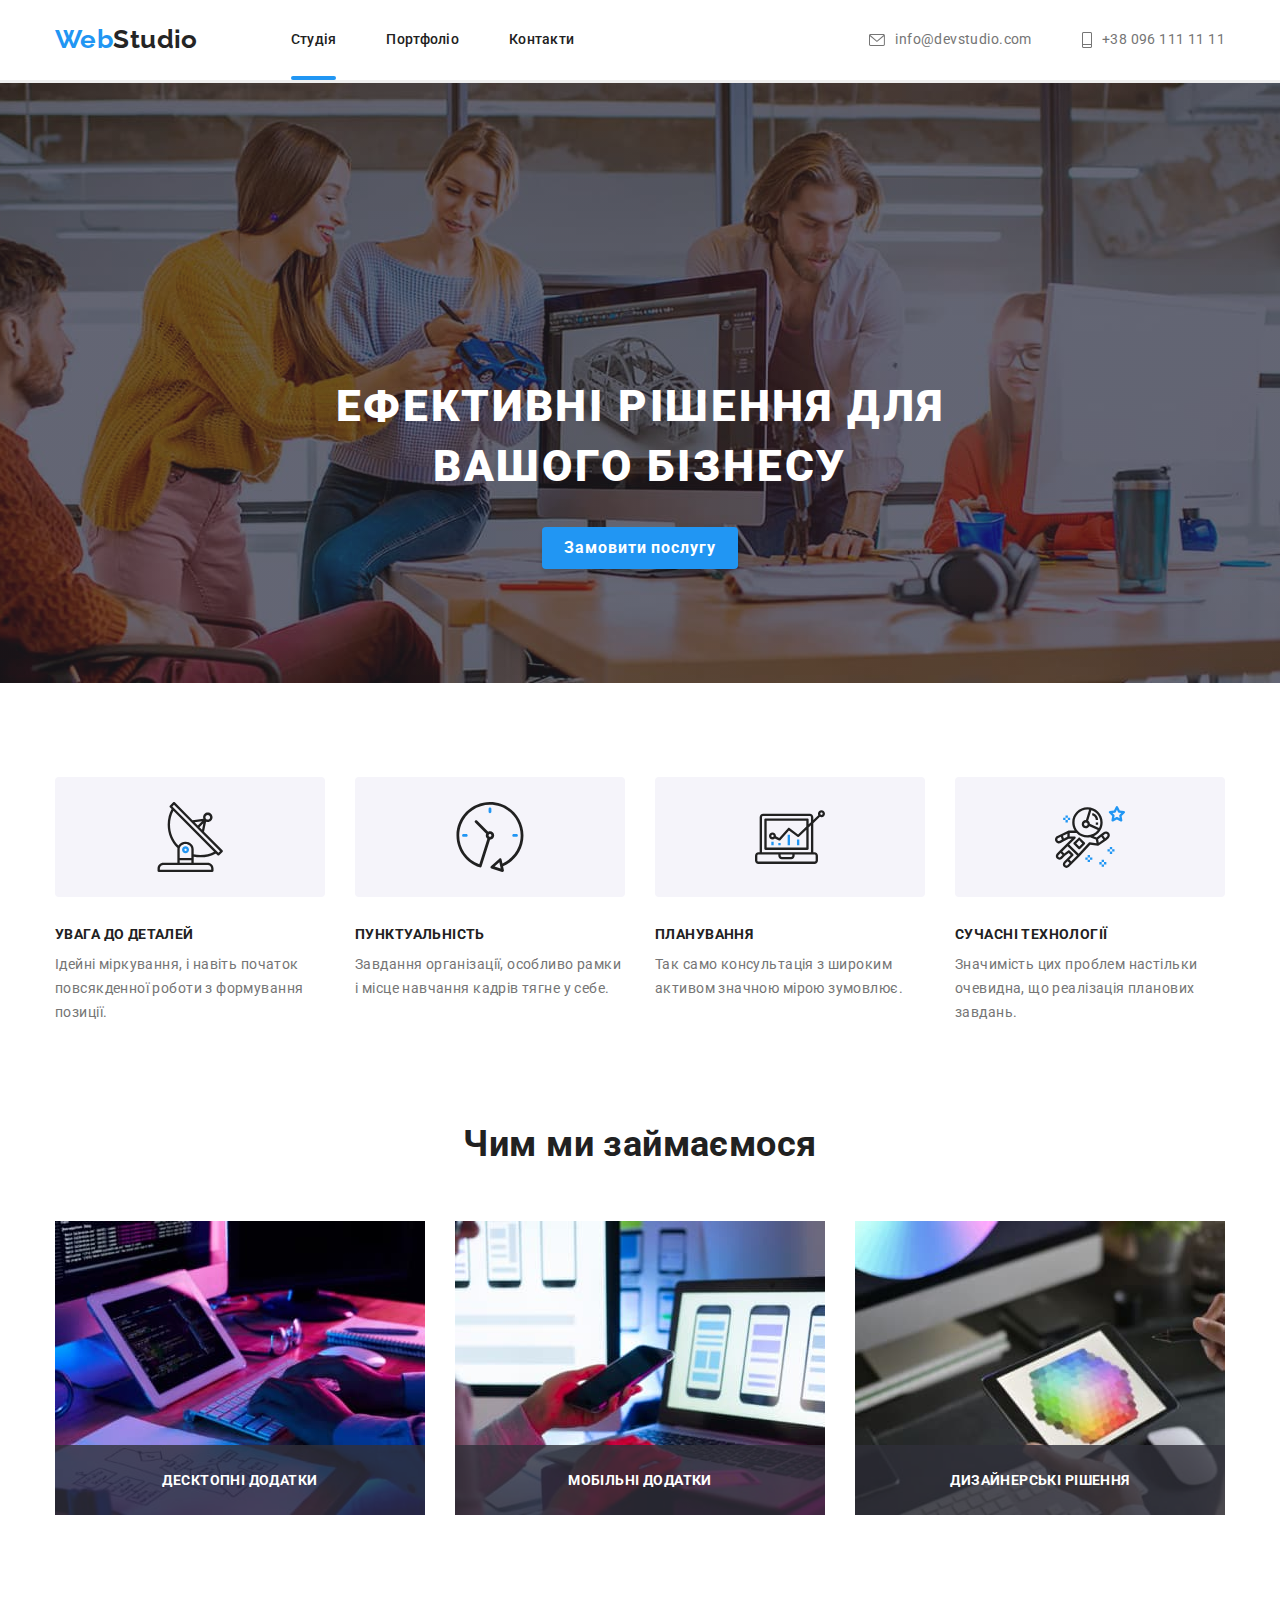
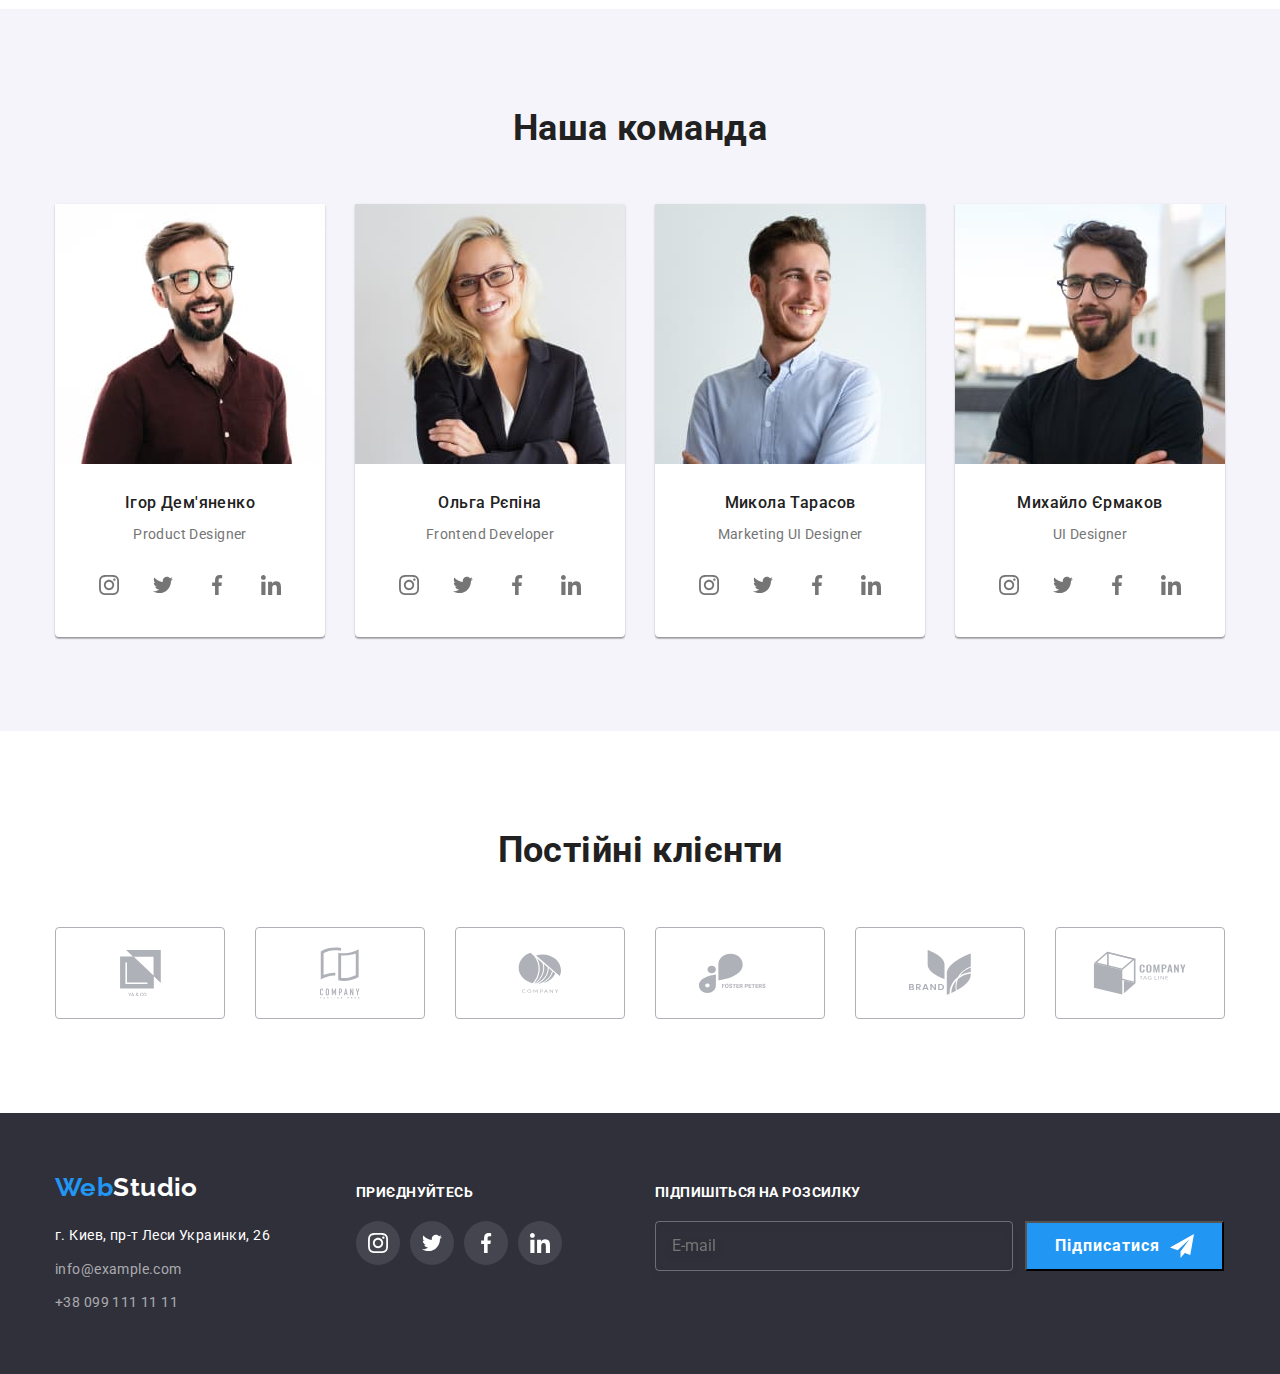
==== commit 579d55a5: "final class renaming by BEM" ====
--- a/index.html
+++ b/index.html
@@ -12,25 +12,34 @@
     <link
       href="https://fonts.googleapis.com/css2?family=Raleway:wght@700&family=Roboto:wght@400;500;700;900&display=swap"
       rel="stylesheet" />
+
     <link rel="stylesheet" href="./css/main.min.css" />
-    <link rel="stylesheet" href="./css/main.css" />
+    <link rel="stylesheet" href="./css/style.css" />
+
     <title>Студія</title>
   </head>
   <body>
     <header class="header">
       <div class="header__content container">
-        <a class="logo logo-footer" href="./index.html"
-          ><span class="span">Web</span>Studio</a
-        >
+        <a class="logo logo--black" href="./index.html">
+          <span class="logo__web">Web</span
+          ><span class="logo__studio">Studio</span>
+        </a>
         <nav>
           <ul class="site-nav">
             <li class="site-nav__item">
-              <a href="./index.html" class="site-nav__link site-nav__link--current">Студія</a>
+              <a
+                href="./index.html"
+                class="site-nav__link site-nav__link--current"
+                >Студія</a
+              >
             </li>
             <li class="site-nav__item">
               <a href="./portfolio.html" class="site-nav__link">Портфоліо</a>
             </li>
-            <li class="site-nav__item"><a href="#" class="site-nav__link">Контакти</a></li>
+            <li class="site-nav__item">
+              <a href="#" class="site-nav__link">Контакти</a>
+            </li>
           </ul>
         </nav>
         <ul class="contacts-nav">
@@ -57,10 +66,7 @@
       <section class="hero section">
         <div class="hero__content container">
           <h1 class="hero__title">Ефективні рішення для вашого бізнесу</h1>
-          <button
-            type="button"
-            class="hero__button heartbeat"
-            data-modal-open>
+          <button type="button" class="hero__button heartbeat" data-modal-open>
             Замовити послугу
           </button>
         </div>
@@ -69,8 +75,8 @@
         <div class="features__content container">
           <h2 class="hidden-title" style="visibility: hidden">Переваги</h2>
           <ul class="features__list">
-            <li class="item">
-              <div class="features__icon">
+            <li class="features__item">
+              <div class="features__wrapper">
                 <svg class="features__icon" width="70px" height="70px">
                   <use href="./img/svg/icons.svg#icon-antena"></use>
                 </svg>
@@ -81,8 +87,8 @@
                 формування позиції.
               </p>
             </li>
-            <li class="item">
-              <div class="features__icon">
+            <li class="features__item">
+              <div class="features__wrapper">
                 <svg class="features__icon" width="70px" height="70px">
                   <use href="./img/svg/icons.svg#icon-clock"></use>
                 </svg>
@@ -93,8 +99,8 @@
                 тягне у себе.
               </p>
             </li>
-            <li class="item">
-              <div class="features__icon">
+            <li class="features__item">
+              <div class="features__wrapper">
                 <svg class="features__icon" width="70px" height="70px">
                   <use href="./img/svg/icons.svg#icon-diagram"></use>
                 </svg>
@@ -104,8 +110,8 @@
                 Так само консультація з широким активом значною мірою зумовлює.
               </p>
             </li>
-            <li class="item">
-              <div class="features__icon">
+            <li class="features__item">
+              <div class="features__wrapper">
                 <svg class="features__icon" width="70px" height="70px">
                   <use href="./img/svg/icons.svg#icon-astronaut"></use>
                 </svg>
@@ -122,33 +128,33 @@
       <section class="example section">
         <div class="example__content container">
           <h2 class="example__title">Чим ми займаємося</h2>
-          <ul class="example__cards">
-            <li class="item">
+          <ul class="example__list">
+            <li class="example__item">
               <img
                 src="./img/box1.jpg"
                 alt="printing_keyboard"
                 width="370"
                 height="294"
-                class="keyboard" />
-              <p class="example__dscr">Десктопні додатки</p>
-            </li>
-            <li class="item">
+                class="example__img" />
+              <p class="example__description">Десктопні додатки</p>
+            </li>
+            <li class="example__item">
               <img
                 src="./img/box2.jpg"
                 alt="mobile_platform"
                 width="370"
                 height="294"
-                class="mobile" />
-              <p class="example__dscr">Мобільні додатки</p>
-            </li>
-            <li class="item">
+                class="example__img" />
+              <p class="example__description">Мобільні додатки</p>
+            </li>
+            <li class="example__item">
               <img
                 src="./img/box3.jpg"
                 alt="table_view"
                 width="370"
                 height="294"
-                class="table" />
-              <p class="example__dscr">Дизайнерські рішення</p>
+                class="example__img" />
+              <p class="example__description">Дизайнерські рішення</p>
             </li>
           </ul>
         </div>
@@ -156,162 +162,162 @@
       <section class="team section">
         <div class="team__content container">
           <h2 class="team__title">Наша команда</h2>
-          <ul class="team__cards">
-            <li class="card">
+          <ul class="team__list">
+
+            <li class="team__card">
               <img
                 src="./img/img.jpg"
                 alt="product Designer"
                 width="270"
                 height="260"
                 class="card__teammate" />
-              <h3 class="team__name">Ігор Дем'яненко</h3>
-              <p class="team__job-title">Product Designer</p>
-              <ul class="social__list_grey">
-                <li class="social__item">
-                  <a href="" class="social__link">
-                    <svg class="team__icons" width="20px" height="20px">
+              <h3 class="card__name">Ігор Дем'яненко</h3>
+              <p class="card__job-title">Product Designer</p>
+              <ul class="social__list--grey">
+                <li class="social__item">
+                  <a href="" class="social__link--grey">
+                    <svg class="team__icon" width="20px" height="20px">
                       <use href="./img/svg/icons.svg#icon-instagram"></use>
                     </svg>
                   </a>
                 </li>
                 <li class="social__item">
-                  <a href="" class="social__link">
-                    <svg class="team__icons" width="20px" height="20px">
+                  <a href="" class="social__link--grey">
+                    <svg class="team__icon" width="20px" height="20px">
                       <use href="./img/svg/icons.svg#icon-twitter"></use>
                     </svg>
                   </a>
                 </li>
                 <li class="social__item">
-                  <a href="" class="social__link">
-                    <svg class="team__icons" width="20px" height="20px">
+                  <a href="" class="social__link--grey">
+                    <svg class="team__icon" width="20px" height="20px">
                       <use href="./img/svg/icons.svg#icon-facebook"></use>
                     </svg>
                   </a>
                 </li>
                 <li class="social__item">
-                  <a href="" class="social__link">
-                    <svg class="team__icons" width="20px" height="20px">
+                  <a href="" class="social__link--grey">
+                    <svg class="team__icon" width="20px" height="20px">
                       <use href="./img/svg/icons.svg#icon-linkedin"></use>
                     </svg>
                   </a>
                 </li>
               </ul>
             </li>
-            <li class="card">
+            <li class="team__card">
               <img
                 src="./img/img-1.jpg"
                 alt="frontend Developer"
                 width="270"
                 height="260"
                 class="card__teammate" />
-              <h3 class="team__name">Ольга Рєпіна</h3>
-              <p class="team__job-title">Frontend Developer</p>
-              <ul class="social__list_grey">
-                <li class="social__item">
-                  <a href="" class="social__link">
-                    <svg class="team__icons" width="20px" height="20px">
+              <h3 class="card__name">Ольга Рєпіна</h3>
+              <p class="card__job-title">Frontend Developer</p>
+              <ul class="social__list--grey">
+                <li class="social__item">
+                  <a href="" class="social__link--grey">
+                    <svg class="team__icon" width="20px" height="20px">
                       <use href="./img/svg/icons.svg#icon-instagram"></use>
                     </svg>
                   </a>
                 </li>
                 <li class="social__item">
-                  <a href="" class="social__link">
-                    <svg class="team__icons" width="20px" height="20px">
+                  <a href="" class="social__link--grey">
+                    <svg class="team__icon" width="20px" height="20px">
                       <use href="./img/svg/icons.svg#icon-twitter"></use>
                     </svg>
                   </a>
                 </li>
                 <li class="social__item">
-                  <a href="" class="social__link">
-                    <svg class="team__icons" width="20px" height="20px">
+                  <a href="" class="social__link--grey">
+                    <svg class="team__icon" width="20px" height="20px">
                       <use href="./img/svg/icons.svg#icon-facebook"></use>
                     </svg>
                   </a>
                 </li>
                 <li class="social__item">
-                  <a href="" class="social__link">
-                    <svg class="team__icons" width="20px" height="20px">
+                  <a href="" class="social__link--grey">
+                    <svg class="team__icon" width="20px" height="20px">
                       <use href="./img/svg/icons.svg#icon-linkedin"></use>
                     </svg>
                   </a>
                 </li>
               </ul>
             </li>
-            <li class="card">
+            <li class="team__card">
               <img
                 src="./img/img-2.jpg"
                 alt="marketing Designer"
                 width="270"
                 height="260"
                 class="card__teammate" />
-              <h3 class="team__name">Микола Тарасов</h3>
-              <p class="team__job-title">Marketing UI Designer</p>
-              <ul class="social__list_grey">
-                <li class="social__item">
-                  <a href="" class="social__link">
-                    <svg class="team__icons" width="20px" height="20px">
+              <h3 class="card__name">Микола Тарасов</h3>
+              <p class="card__job-title">Marketing UI Designer</p>
+              <ul class="social__list--grey">
+                <li class="social__item">
+                  <a href="" class="social__link--grey">
+                    <svg class="team__icon" width="20px" height="20px">
                       <use href="./img/svg/icons.svg#icon-instagram"></use>
                     </svg>
                   </a>
                 </li>
                 <li class="social__item">
-                  <a href="" class="social__link">
-                    <svg class="team__icons" width="20px" height="20px">
+                  <a href="" class="social__link--grey">
+                    <svg class="team__icon" width="20px" height="20px">
                       <use href="./img/svg/icons.svg#icon-twitter"></use>
                     </svg>
                   </a>
                 </li>
                 <li class="social__item">
-                  <a href="" class="social__link">
-                    <svg class="team__icons" width="20px" height="20px">
+                  <a href="" class="social__link--grey">
+                    <svg class="team__icon" width="20px" height="20px">
                       <use href="./img/svg/icons.svg#icon-facebook"></use>
                     </svg>
                   </a>
                 </li>
                 <li class="social__item">
-                  <a href="" class="social__link">
-                    <svg class="team__icons" width="20px" height="20px">
+                  <a href="" class="social__link--grey">
+                    <svg class="team__icon" width="20px" height="20px">
                       <use href="./img/svg/icons.svg#icon-linkedin"></use>
                     </svg>
                   </a>
                 </li>
               </ul>
             </li>
-
-            <li class="card">
+            <li class="team__card">
               <img
                 src="./img/img-3.jpg"
                 alt="ui Designer"
                 width="270"
                 height="260"
                 class="card__teammate" />
-              <h3 class="team__name">Михайло Єрмаков</h3>
-              <p class="team__job-title">UI Designer</p>
-              <ul class="social__list_grey">
-                <li class="social__item">
-                  <a href="" class="social__link">
-                    <svg class="team__icons" width="20px" height="20px">
+              <h3 class="card__name">Михайло Єрмаков</h3>
+              <p class="card__job-title">UI Designer</p>
+              <ul class="social__list--grey">
+                <li class="social__item">
+                  <a href="" class="social__link--grey">
+                    <svg class="team__icon" width="20px" height="20px">
                       <use href="./img/svg/icons.svg#icon-instagram"></use>
                     </svg>
                   </a>
                 </li>
                 <li class="social__item">
-                  <a href="" class="social__link">
-                    <svg class="team__icons" width="20px" height="20px">
+                  <a href="" class="social__link--grey">
+                    <svg class="team__icon" width="20px" height="20px">
                       <use href="./img/svg/icons.svg#icon-twitter"></use>
                     </svg>
                   </a>
                 </li>
                 <li class="social__item">
-                  <a href="" class="social__link">
-                    <svg class="team__icons" width="20px" height="20px">
+                  <a href="" class="social__link--grey">
+                    <svg class="team__icon" width="20px" height="20px">
                       <use href="./img/svg/icons.svg#icon-facebook"></use>
                     </svg>
                   </a>
                 </li>
                 <li class="social__item">
-                  <a href="" class="social__link">
-                    <svg class="team__icons" width="20px" height="20px">
+                  <a href="" class="social__link--grey">
+                    <svg class="team__icon" width="20px" height="20px">
                       <use href="./img/svg/icons.svg#icon-linkedin"></use>
                     </svg>
                   </a>
@@ -322,47 +328,47 @@
         </div>
       </section>
       <section class="clients section">
-        <div class="clients-container container">
-          <h2 class="team__title">Постійні клієнти</h2>
-          <ul class="clients-list">
-            <li class="client-item">
-              <a href="" class="client-link">
-                <svg class="icon-client" width="41px" height="46.7px">
+        <div class="clients__content container">
+          <h2 class="clients__title">Постійні клієнти</h2>
+          <ul class="clients__list">
+            <li class="client__item">
+              <a href="" class="client__link">
+                <svg class="client__icon" width="41px" height="46.7px">
                   <use href="./img/svg/icons.svg#icon-companyyaandco"></use>
                 </svg>
               </a>
             </li>
-            <li class="client-item">
-              <a href="" class="client-link">
-                <svg class="icon-client" width="40px" height="52px">
+            <li class="client__item">
+              <a href="#" class="client__link">
+                <svg class="client__icon" width="40px" height="52px">
                   <use href="./img/svg/icons.svg#icon-companytaglinehere"></use>
                 </svg>
               </a>
             </li>
-            <li class="client-item">
-              <a href="" class="client-link">
-                <svg class="icon-client" width="43.46px" height="41.18px">
+            <li class="client__item">
+              <a href="#" class="client__link">
+                <svg class="client__icon" width="43.46px" height="41.18px">
                   <use href="./img/svg/icons.svg#icon-company"></use>
                 </svg>
               </a>
             </li>
-            <li class="client-item">
-              <a href="" class="client-link">
-                <svg class="icon-client" width="84.44px" height="40.62px">
+            <li class="client__item">
+              <a href="#" class="client__link">
+                <svg class="client__icon" width="84.44px" height="40.62px">
                   <use href="./img/svg/icons.svg#icon-fosterpeters"></use>
                 </svg>
               </a>
             </li>
-            <li class="client-item">
-              <a href="" class="client-link">
-                <svg class="icon-client" width="62.54px" height="45.43px">
+            <li class="client__item">
+              <a href="#" class="client__link">
+                <svg class="client__icon" width="62.54px" height="45.43px">
                   <use href="./img/svg/icons.svg#icon-brand"></use>
                 </svg>
               </a>
             </li>
-            <li class="client-item">
-              <a href="" class="client-link">
-                <svg class="icon-client" width="93.79px" height="43.93px">
+            <li class="client__item">
+              <a href="#" class="client__link">
+                <svg class="client__icon" width="93.79px" height="43.93px">
                   <use href="./img/svg/icons.svg#icon-companytagline"></use>
                 </svg>
               </a>
@@ -370,63 +376,56 @@
           </ul>
         </div>
       </section>
-
       <footer class="footer">
         <div class="footer__content container">
-          <div class="footer-content">
-            <a class="footer-logo" href="./index.html"
-              ><span class="span">Web</span>Studio</a
-            >
-            <address class="address">м. Київ, пр-т Лесі Українки, 26</address>
-            <ul class="footer-contacts">
-              <li class="email">
-                <a class="link" href="mailto:info@devstudio.com"
-                  >info@devstudio.com</a
-                >
-              </li>
-              <li class="tel">
-                <a class="link" href="tel:+380961111111">+38 096 111 11 11</a>
-              </li>
-            </ul>
+          <div class="footer__contacts">
+            <a class="logo logo--white" href="./index.html">
+              <span class="logo__web">Web</span
+              ><span class="logo__studio--white">Studio</span>
+            </a>
+            <address class="footer__address">г. Киев, пр-т Леси Украинки, 26 
+              <a class="footer__mail" href="mailto:info@example.com">info@example.com</a>
+              <a class="footer__tel" href="tel:+380991111111">+38 099 111 11 11</a>
+            </address>
           </div>
-          <div class="footer__social_network">
-            <h3 class="network__title">приєднуйтесь</h3>
-            <ul class="network__list">
-              <li class="social__item">
-                <a href="" class="social__link_white">
-                  <svg class="footer_icons" width="20px" height="20px">
+          <div class="footer__social-network">
+            <h3 class="social-network__title">приєднуйтесь</h3>
+            <ul class="social-network__list--white">
+              <li class="social-network__item">
+                <a href="#" class="social-network__link--white">
+                  <svg class="footer__icon" width="20px" height="20px">
                     <use href="./img/svg/icons.svg#icon-instagram"></use>
                   </svg>
                 </a>
               </li>
-              <li class="social__item">
-                <a href="" class="social__link_white">
-                  <svg class="footer_icons" width="20px" height="20px">
+              <li class="social-network__item">
+                <a href="#" class="social-network__link--white">
+                  <svg class="footer__icon" width="20px" height="20px">
                     <use href="./img/svg/icons.svg#icon-twitter"></use>
                   </svg>
                 </a>
               </li>
-              <li class="social__item">
-                <a href="" class="social__link_white">
-                  <svg class="footer_icons" width="20px" height="20px">
+              <li class="social-network__item">
+                <a href="#" class="social-network__link--white">
+                  <svg class="footer__icon" width="20px" height="20px">
                     <use href="./img/svg/icons.svg#icon-facebook"></use>
                   </svg>
                 </a>
               </li>
-              <li class="social__item">
-                <a href="" class="social__link_white">
-                  <svg class="footer_icons" width="20px" height="20px">
+              <li class="social-network__item">
+                <a href="#" class="social-network__link--white">
+                  <svg class="footer__icon" width="20px" height="20px">
                     <use href="./img/svg/icons.svg#icon-linkedin"></use>
                   </svg>
                 </a>
               </li>
             </ul>
           </div>
-          <div class="footer__subscribe_form">
+          <div class="footer__subscribe">
             <form class="subscribe__form">
-              <h4 class="subscribe__modal__title">Підпишіться на розсилку</h4>
+              <h4 class="subscribe__title">Підпишіться на розсилку</h4>
 
-              <div class="subscribe__form-wrapper">
+              <div class="subscribe__wrapper">
                 <label class="subscribe__label">
                   <input
                     class="subscribe__input"
@@ -459,21 +458,21 @@
           <label class="modal__field">
             Ім'я
             <input class="modal__input" type="text" name="user-name" />
-            <svg class="modal__icons" width="18" height="18">
+            <svg class="modal__icon" width="18" height="18">
               <use href="./img/svg/icons.svg#icon-user"></use>
             </svg>
           </label>
           <label class="modal__field">
             Телефон
             <input class="modal__input" type="tel" name="user-phone" />
-            <svg class="modal__icons" width="18" height="18">
+            <svg class="modal__icon" width="18" height="18">
               <use href="./img/svg/icons.svg#icon-convert"></use>
             </svg>
           </label>
           <label class="modal__field">
             Пошта
             <input class="modal__input" type="text" name="user-email" />
-            <svg class="modal__icons" width="18" height="18">
+            <svg class="modal__icon" width="18" height="18">
               <use href="./img/svg/icons.svg#icon-tel"></use>
             </svg>
           </label>
@@ -511,7 +510,9 @@
               <use href="./img/svg/icons.svg#icon-not-check"></use>
             </svg>
           </label>
-          <button class="button modal__button heartbeat" type="submit">Відправити</button>
+          <button class="button modal__button heartbeat" type="submit">
+            Відправити
+          </button>
         </div>
       </div>
     </div>
--- a/css/main.min.css
+++ b/css/main.min.css
@@ -1 +1 @@
-/*# sourceMappingURL=main.min.css.map */+:root{--primary-text-color: #757575;--title-text-color: #212121;--accent-color: #2196f3;--btn-hover-color: #79bcf3;--primary-white-color: #ffffff;--background-black-color: #2f303a;--background-second-color: #f5f4fa;--border-colour: #eeeeee}.hidden-title{position:absolute !important;clip:rect(1px 1px 1px 1px);clip:rect(1px, 1px, 1px, 1px);padding:0 !important;border:0 !important;height:1px !important;width:1px !important;overflow:hidden}/*# sourceMappingURL=main.min.css.map */--- a/css/style.css
+++ b/css/style.css
@@ -0,0 +1,1051 @@
+
+
+html {
+  box-sizing: border-box;
+}
+
+*,
+*::before,
+*::after {
+  box-sizing: inherit;
+}
+
+h1,
+h2,
+h3,
+h4,
+p {
+  margin: 0;
+}
+
+ul {
+  list-style: none;
+  padding: 0;
+  margin: 0;
+}
+
+img {
+  display: block;
+  max-width: 100%;
+  width: 100%;
+}
+
+body {
+  background-color: var(--primary-white-color);
+  color: var(--primary-text-color);
+  font-family: "Roboto", sans-serif;
+  letter-spacing: 0.03em;
+  font-size: 14px;
+  line-height: 1.71;
+}
+
+
+.container {
+  max-width: 1200px;
+  width: 100%;
+  margin: 0 auto;
+  padding-left: 15px;
+  padding-right: 15px;
+}
+
+.section {
+  padding-bottom: 94px;
+  padding-top: 94px;
+}
+
+/* ======== Header ======= */
+
+.header {
+  border-bottom: solid var(--border-colour);
+}
+
+.header__content {
+  display: flex;
+  align-items: center;
+}
+
+/* header logo */
+
+.logo {
+  color: #252525;
+  text-decoration: none;
+  font-family: "Raleway";
+  font-weight: 700;
+  font-size: 26px;
+  line-height: 1.15;
+}
+
+.logo--black {
+  margin-right: 93px;
+  padding-top: 24px;
+  padding-bottom: 24px;
+}
+
+.logo__web {
+  color: var(--accent-color);
+}
+
+/* ========= Header Site-nav ======== */
+
+.site-nav {
+  display: flex;
+}
+
+.site-nav .site-nav__item + .site-nav__item {
+  margin-left: 50px;
+}
+
+.site-nav .site-nav__link {
+  display: block;
+  color: var(--title-text-color);
+  text-decoration: none;
+  font-weight: 500;
+  font-size: 14px;
+  line-height: 1.14;
+  letter-spacing: 0.02em;
+
+  padding-top: 32px;
+  padding-bottom: 32px;
+
+  transition: color 250ms;
+  transition-timing-function: cubic-bezier(0.4, 0, 0.2, 1);
+}
+
+.site-nav .site-nav__link:hover,
+.site-nav .site-nav__link:focus {
+  color: var(--accent-color);
+  transition: fill 250ms;
+  transition-timing-function: cubic-bezier(0.4, 0, 0.2, 1);
+}
+
+.header__site-nav_link--current {
+  background-color: var(--accent-color);
+  color: var(--primary-white-color);
+}
+
+.site-nav__link--current {
+  position: relative;
+}
+
+.site-nav__link--current::after {
+  content: "";
+  position: absolute;
+  display: block;
+  width: 100%;
+  height: 4px;
+  bottom: 0;
+  background-color: var(--accent-color);
+  border-radius: 2px;
+}
+
+/* ======= Header contacts ======= */
+
+.contacts-nav {
+  display: flex;
+  margin-left: auto;
+}
+
+.contacts-nav .contacts-nav__item .contacts-nav__link {
+  display: flex;
+  align-items: center;
+}
+
+.contacts-nav .contacts-nav__item + .contacts-nav__item {
+  margin-left: 50px;
+}
+/* icon mail/phone */
+
+.contacts-nav .contacts-nav__item .contacts-nav__link .icon-mail {
+  margin-right: 10px;
+}
+
+.contacts-nav .contacts-nav__item .contacts-nav__link .icon-phone {
+  margin-right: 10px;
+}
+
+.icon-mail.icon-phone {
+  fill: var(--primary-text-color);
+  margin-right: 10px;
+  
+}
+
+.contacts-nav .contacts-nav__link,
+.footer-contacts .link {
+  color: var(--primary-text-color);
+  fill: var(--primary-text-color);
+  text-decoration: none;
+  
+}
+
+.contacts-nav .contacts-nav__link:hover,
+.contacts-nav .contacts-nav__link:focus,
+.footer-contacts .link:hover,
+.footer-contacts .link:focus {
+  color: var(--accent-color);
+  text-decoration: none;
+  transition: fill 250ms;
+  transition-timing-function: cubic-bezier(0.4, 0, 0.2, 1);
+}
+/*  */
+
+.contacts-nav .contacts-nav__item {
+  display: flex;
+  align-items: center;
+}
+
+.contacts-nav .contacts-nav__link:hover .icon-mail,
+.contacts-nav .contacts-nav__link:focus .icon-mail,
+.contacts-nav .contacts-nav__link:hover .icon-phone,
+.contacts-nav .contacts-nav__link:focus .icon-phone {
+  fill: var(--accent-color);
+  transition: fill 250ms;
+  transition-timing-function: cubic-bezier(0.4, 0, 0.2, 1);
+}
+
+.contacts-nav .contacts-nav__link {
+  padding: 24px 0px;
+}
+
+/* ======== Section hero ======== */
+
+.hero {
+  max-width: 1600px;
+  height: 600px;
+  margin-left: auto;
+  margin-right: auto;
+  background-image: linear-gradient(
+      rgba(47, 48, 58, 0.4),
+      rgba(47, 48, 58, 0.4)
+    ),
+    url(../img/bgd-img.jpg);
+  background-repeat: no-repeat;
+  background-position: center;
+  background-size: cover;
+}
+
+.hero__content {
+  text-align: center;
+  padding: 200px 237px;
+}
+
+.hero__title {
+  max-width: 696px;
+  margin: 0 auto;
+  color: var(--primary-white-color);
+  font-weight: 900;
+  font-size: 44px;
+  line-height: 1.36;
+  letter-spacing: 0.06em;
+  text-transform: uppercase;
+  margin-bottom: 30px;
+}
+
+/* hero button */
+
+.hero__button {
+  padding: 6px 22px;
+  background: var(--accent-color);
+  box-shadow: 0px 4px 4px rgba(0, 0, 0, 0.15);
+  border-radius: 4px;
+  font-weight: 700;
+  font-size: 16px;
+  line-height: 1.87;
+  align-items: center;
+  text-align: center;
+  letter-spacing: 0.06em;
+  color: var(--primary-white-color);
+  cursor: pointer;
+  border: none;
+}
+
+.hero__button:hover,
+.hero__button:focus {
+  background-color: var(--btn-hover-color);
+  transition: fill 250ms;
+  transition-timing-function: cubic-bezier(0.4, 0, 0.2, 1);
+}
+
+/* Section futures */
+
+.features__list > .features__item {
+  max-width: 270px;
+}
+
+.features__wrapper {
+  display: flex;
+  height: 120px;
+  justify-content: center;
+  align-items: center;
+  background: #f5f4fa;
+  border-radius: 4px;
+  margin-bottom: 30px;
+}
+
+.features__title {
+  color: var(--title-text-color);
+  margin-bottom: 10px;
+  font-weight: 700;
+  font-size: 14px;
+  line-height: 1.14;
+}
+
+.features__list {
+  display: flex;
+}
+
+.features__list .features__item + .features__item {
+  margin-left: 30px;
+}
+
+/* Example section */
+
+.example {
+  padding-top: 0;
+}
+
+.example__title {
+  color: var(--title-text-color);
+  font-weight: 700;
+  font-size: 36px;
+  line-height: 1.44;
+  text-align: center;
+  margin-bottom: 50px;
+}
+
+.example__list {
+  margin-top: 50px;
+  display: flex;
+}
+
+.example__list .example__item + .example__item {
+  margin-left: 30px;
+}
+
+.example__item {
+  position: relative;
+}
+
+.example__description {
+  position: absolute;
+  bottom: 0;
+  left: 0;
+  margin: 0;
+  padding: 0 10px;
+  width: 100%;
+  background: rgba(47, 48, 58, 0.8);
+  font-weight: 700;
+  line-height: 70px;
+  text-align: center;
+  text-transform: uppercase;
+  white-space: nowrap;
+  color: var(--primary-white-color);
+}
+
+/* Section team */
+
+.team {
+  background-color: var(--background-second-color);
+}
+
+.team__title {
+  color: var(--title-text-color);
+  font-weight: 700;
+  font-size: 36px;
+  line-height: 1.44;
+  text-align: center;
+  margin-bottom: 50px;
+}
+
+.team__list {
+  display: flex;
+  text-align: center;
+  margin-top: 50px;
+}
+
+.team__list > .team__card + .team__card {
+  margin-left: 30px;
+}
+
+.card__teammate {
+  margin-bottom: 30px;
+}
+
+.card__name {
+  margin-bottom: 10px;
+  color: var(--title-text-color);
+  font-weight: 500;
+  font-size: 16px;
+  line-height: 1.18;
+}
+/* SVG Team-Cards */
+
+.social__list--grey {
+  display: flex;
+  justify-content: space-between;
+  padding-left: 32px;
+  padding-right: 32px;
+  padding-bottom: 30px;
+}
+
+.social__link--grey {
+  display: flex;
+  justify-content: center;
+  align-items: center;
+  width: 44px;
+  height: 44px;
+  border-radius: 50%;
+  fill: var(--primary-text-color);
+  transition: fill 250ms;
+  transition-timing-function: cubic-bezier(0.4, 0, 0.2, 1);
+}
+
+.card__job-title {
+  margin-bottom: 16px;
+}
+
+.team__card {
+  background-color: var(--primary-white-color);
+  box-shadow: 0px 1px 3px rgba(0, 0, 0, 0.12), 0px 1px 1px rgba(0, 0, 0, 0.14),
+    0px 2px 1px rgba(0, 0, 0, 0.2);
+  border-radius: 0px 0px 4px 4px;
+}
+
+.client__icon,
+.icon-phone,
+.icon-mail,
+.features-icon,
+.team__icon,
+.footer-icon {
+  transition: fill 250ms;
+  transition-timing-function: cubic-bezier(0.4, 0, 0.2, 1);
+}
+
+.social__link--grey:hover,
+.social__link--grey:focus {
+  fill: var(--primary-white-color);
+  background-color: var(--accent-color);
+  transition: background-color 250ms;
+  transition: fill 250ms;
+  transition-timing-function: cubic-bezier(0.4, 0, 0.2, 1);
+  -webkit-animation:heartbeat 1.5s ease-in-out infinite both;animation:heartbeat 1.5s ease-in-out infinite both;
+}
+
+.heartbeat{-webkit-animation:heartbeat 1.5s ease-in-out infinite both;animation:heartbeat 1.5s ease-in-out infinite both}
+
+@-webkit-keyframes heartbeat{from{-webkit-transform:scale(1);transform:scale(1);-webkit-transform-origin:center center;transform-origin:center center;-webkit-animation-timing-function:ease-out;animation-timing-function:ease-out}10%{-webkit-transform:scale(.91);transform:scale(.91);-webkit-animation-timing-function:ease-in;animation-timing-function:ease-in}17%{-webkit-transform:scale(.98);transform:scale(.98);-webkit-animation-timing-function:ease-out;animation-timing-function:ease-out}33%{-webkit-transform:scale(.87);transform:scale(.87);-webkit-animation-timing-function:ease-in;animation-timing-function:ease-in}45%{-webkit-transform:scale(1);transform:scale(1);-webkit-animation-timing-function:ease-out;animation-timing-function:ease-out}}@keyframes heartbeat{from{-webkit-transform:scale(1);transform:scale(1);-webkit-transform-origin:center center;transform-origin:center center;-webkit-animation-timing-function:ease-out;animation-timing-function:ease-out}10%{-webkit-transform:scale(.91);transform:scale(.91);-webkit-animation-timing-function:ease-in;animation-timing-function:ease-in}17%{-webkit-transform:scale(.98);transform:scale(.98);-webkit-animation-timing-function:ease-out;animation-timing-function:ease-out}33%{-webkit-transform:scale(.87);transform:scale(.87);-webkit-animation-timing-function:ease-in;animation-timing-function:ease-in}45%{-webkit-transform:scale(1);transform:scale(1);-webkit-animation-timing-function:ease-out;animation-timing-function:ease-out}}
+
+
+
+/* ========= Clients Section ======= */
+
+.clients__list {
+  display: flex;
+  justify-content: space-between;
+}
+
+.clients__title {
+  color: var(--title-text-color);
+  font-weight: 700;
+  font-size: 36px;
+  line-height: 1.44;
+  text-align: center;
+  margin-bottom: 50px;
+}
+
+.client__item {
+  display: flex;
+}
+
+.client__link {
+  display: flex;
+  justify-content: center;
+  align-items: center;
+  width: 170px;
+  height: 92px;
+  fill: #afb1b8;
+  border: 1px solid #afb1b8;
+  box-sizing: border-box;
+  border-radius: 4px;
+}
+
+.client__link:hover,
+.client__link:focus {
+  border-color: var(--accent-color);
+  transition: fill 250ms;
+  transition-timing-function: cubic-bezier(0.4, 0, 0.2, 1);
+  -webkit-animation:rotate-in-ver 3s cubic-bezier(.25,.46,.45,.94) both;animation:rotate-in-ver 3s cubic-bezier(.25,.46,.45,.94) both;
+}
+
+.client__link:hover .client__icon,
+.client__link:focus .client__icon {
+  fill: var(--accent-color);
+  transition: fill 250ms;
+  transition-timing-function: cubic-bezier(0.4, 0, 0.2, 1);
+}
+
+.rotate-in-ver{-webkit-animation:rotate-in-ver 3s cubic-bezier(.25,.46,.45,.94) both;animation:rotate-in-ver 3s cubic-bezier(.25,.46,.45,.94) both}
+
+
+@-webkit-keyframes rotate-in-ver{0%{-webkit-transform:rotateY(-360deg);transform:rotateY(-360deg);opacity:0}100%{-webkit-transform:rotateY(0deg);transform:rotateY(0deg);opacity:1}}@keyframes rotate-in-ver{0%{-webkit-transform:rotateY(-360deg);transform:rotateY(-360deg);opacity:0}100%{-webkit-transform:rotateY(0deg);transform:rotateY(0deg);opacity:1}}
+
+/* ======= Foooter ======= */
+
+.footer {
+  background: var(--background-black-color);
+}
+
+.footer__content {
+  display: flex;
+}
+
+.footer__contacts {
+  width: 231px;
+  padding-top: 60px;
+  padding-bottom: 60px;
+}
+
+.logo__studio--white {
+  color: var(--primary-white-color);
+}
+
+.footer__address {
+  display: flex;
+  flex-direction: column;
+  color: var(--primary-white-color);
+  font-style: normal;
+  margin-top: 20px;
+}
+
+.footer__mail {
+  margin-top: 9px;
+}
+
+.footer__tel {
+  margin-top: 9px;
+}
+
+.footer__tel,
+.footer__mail {
+  color: var(--primary-text-color);
+  font-size: 14px;
+  line-height: 24px;
+  color: #ffffff99;
+  font-style: normal;
+  list-style: none;
+  text-decoration: none;
+}
+
+.footer__mail:hover,
+.footer__mail:focus,
+.footer__tel:hover,
+.footer__tel:focus {
+  color: var(--accent-color);
+  text-decoration: none;
+  list-style: none;
+  transition: fill 250ms;
+  transition-timing-function: cubic-bezier(0.4, 0, 0.2, 1);
+}
+
+/* ======== SVG Footer content ======== */
+
+.footer__social-network {
+  display: flex;
+  flex-direction: column;
+  width: 206px;
+  padding-top: 72px;
+  padding-bottom: 100px;
+  margin-left: 70px;
+}
+
+.social-network__link--white {
+  display: flex;
+  justify-content: center;
+  align-items: center;
+  width: 44px;
+  height: 44px;
+  border-radius: 50%;
+  background: rgba(255, 255, 255, 0.1);
+  fill: var(--primary-white-color);
+  transition: fill 250ms;
+  transition-timing-function: cubic-bezier(0.4, 0, 0.2, 1);
+}
+
+.social-network__link--white:hover,
+.social-network__link--white:focus {
+  background-color: var(--accent-color);
+  transition: background-color 250ms;
+  transition-timing-function: cubic-bezier(0.4, 0, 0.2, 1);
+  -webkit-animation:heartbeat 1.5s ease-in-out infinite both;animation:heartbeat 1.5s ease-in-out infinite both;
+}
+
+.social-network__list--white {
+  display: flex;
+  justify-content: space-between;
+  margin-top: 20px;
+}
+
+.social-network__title {
+  font-weight: 700;
+  font-size: 14px;
+  line-height: 1.14;
+  text-transform: uppercase;
+  color: var(--primary-white-color);
+}
+
+/* ======== Portfolio html ======== */
+
+.portfolio__filter-list {
+  display: flex;
+  justify-content: center;
+  margin-bottom: 50px;
+}
+
+.portfolio__filter-list > .filter-list__item + .filter-list__item {
+  margin-left: 8px;
+}
+
+.filter-list__btn {
+  padding: 6px 22px;
+  background: var(--background-second-color);
+  border-radius: 4px;
+  border: none;
+  cursor: pointer;
+  font-weight: 500;
+  font-size: 16px;
+  line-height: 1.62;
+  transition: background-color 250ms;
+  transition: color 250ms;
+  transition-timing-function: cubic-bezier(0.4, 0, 0.2, 1);
+  color: var(--title-text-color);
+}
+
+.filter-list__btn:hover,
+.filter-list__btn:focus {
+  background-color: var(--accent-color);
+  color: var(--primary-white-color);
+  box-shadow: 0px 3px 1px rgba(0, 0, 0, 0.1), 0px 1px 2px rgba(0, 0, 0, 0.08),
+    0px 2px 2px rgba(0, 0, 0, 0.12);
+  transition: background-color 250ms;
+  transition: color 250ms;
+  transition-timing-function: cubic-bezier(0.4, 0, 0.2, 1);
+}
+
+.bounce-in-top{-webkit-animation:bounce-in-top 1.1s both;animation:bounce-in-top 1.1s both}
+
+@-webkit-keyframes bounce-in-top{0%{-webkit-transform:translateY(-500px);transform:translateY(-500px);-webkit-animation-timing-function:ease-in;animation-timing-function:ease-in;opacity:0}38%{-webkit-transform:translateY(0);transform:translateY(0);-webkit-animation-timing-function:ease-out;animation-timing-function:ease-out;opacity:1}55%{-webkit-transform:translateY(-65px);transform:translateY(-65px);-webkit-animation-timing-function:ease-in;animation-timing-function:ease-in}72%{-webkit-transform:translateY(0);transform:translateY(0);-webkit-animation-timing-function:ease-out;animation-timing-function:ease-out}81%{-webkit-transform:translateY(-28px);transform:translateY(-28px);-webkit-animation-timing-function:ease-in;animation-timing-function:ease-in}90%{-webkit-transform:translateY(0);transform:translateY(0);-webkit-animation-timing-function:ease-out;animation-timing-function:ease-out}95%{-webkit-transform:translateY(-8px);transform:translateY(-8px);-webkit-animation-timing-function:ease-in;animation-timing-function:ease-in}100%{-webkit-transform:translateY(0);transform:translateY(0);-webkit-animation-timing-function:ease-out;animation-timing-function:ease-out}}@keyframes bounce-in-top{0%{-webkit-transform:translateY(-500px);transform:translateY(-500px);-webkit-animation-timing-function:ease-in;animation-timing-function:ease-in;opacity:0}38%{-webkit-transform:translateY(0);transform:translateY(0);-webkit-animation-timing-function:ease-out;animation-timing-function:ease-out;opacity:1}55%{-webkit-transform:translateY(-65px);transform:translateY(-65px);-webkit-animation-timing-function:ease-in;animation-timing-function:ease-in}72%{-webkit-transform:translateY(0);transform:translateY(0);-webkit-animation-timing-function:ease-out;animation-timing-function:ease-out}81%{-webkit-transform:translateY(-28px);transform:translateY(-28px);-webkit-animation-timing-function:ease-in;animation-timing-function:ease-in}90%{-webkit-transform:translateY(0);transform:translateY(0);-webkit-animation-timing-function:ease-out;animation-timing-function:ease-out}95%{-webkit-transform:translateY(-8px);transform:translateY(-8px);-webkit-animation-timing-function:ease-in;animation-timing-function:ease-in}100%{-webkit-transform:translateY(0);transform:translateY(0);-webkit-animation-timing-function:ease-out;animation-timing-function:ease-out}}
+
+
+.portfolio__card-wrapper {
+  position: relative;
+  overflow: hidden;
+}
+
+.portfolio__card-wrapper .text {
+  transform: translateY(100%);
+  position: absolute;
+  top: 0;
+  left: 0;
+  height: 100%;
+  padding-top: 63px;
+  padding-right: 24px;
+  padding-bottom: 63px;
+  padding-left: 24px;
+
+  overflow: auto;
+
+  background: #2196f3e6;
+
+  font-size: 18px;
+  line-height: 1.56;
+  letter-spacing: 0.03em;
+
+  color: var(--primary-white-color);
+
+  transition: transform 500ms;
+  transition-timing-function: cubic-bezier(0.4, 0, 0.2, 1);
+}
+
+.portfolio__link:hover .portfolio__card-wrapper .text,
+.portfolio__link:focus .portfolio__card-wrapper .text {
+  transform: translateY(0%);
+  transition: transform 500ms;
+  transition-timing-function: cubic-bezier(0.4, 0, 0.2, 1);
+}
+
+.portfolio__list {
+  display: flex;
+  flex-wrap: wrap;
+  margin-left: -30px;
+  margin-top: -30px;
+}
+
+.portfolio-nav .portfolio-nav__item + .portfolio-nav__item {
+  margin-left: 8px;
+}
+
+.portfolio-nav {
+  margin-bottom: 34px;
+}
+
+.card-description__title {
+  color: var(--title-text-color);
+}
+
+.card-description__type {
+  margin-top: 4px;
+}
+
+.portfolio__card-description {
+  padding: 20px 24px;
+  border-left: 1px solid var(--border-colour);
+  border-right: 1px solid var(--border-colour);
+  border-bottom: 1px solid var(--border-colour);
+}
+
+.portfolio__list > .portfolio__item {
+  flex-basis: calc((100% - 30px * 3) / 3);
+  margin-left: 30px;
+  margin-top: 30px;
+}
+
+.portfolio__link {
+  display: block;
+  font-style: normal;
+  text-decoration: none;
+  color: inherit;
+}
+
+.portfolio__list .portfolio__item .portfolio__link:hover,
+.portfolio__list .portfolio__item .portfolio__link:focus {
+  box-shadow: 0px 1px 1px rgba(0, 0, 0, 0.12), 0px 4px 4px rgba(0, 0, 0, 0.06),
+    1px 4px 6px rgba(0, 0, 0, 0.16);
+  transition: fill 250ms;
+  transition-timing-function: cubic-bezier(0.4, 0, 0.2, 1);
+}
+
+/*===== Backdrop =====*/
+
+.backdrop {
+  position: fixed;
+  top: 0;
+  left: 0;
+  display: flex;
+  width: 100%;
+  height: 100%;
+  background-color: rgba(0, 0, 0, 0.1);
+  opacity: 1;
+  transform: scale(1);
+  transform-origin: center center;
+  transition: opacity 700ms cubic-bezier(0.4, 0, 0.2, 1),
+  transform 700ms cubic-bezier(0.4, 0, 0.2, 1); 
+}
+
+.is-hidden {
+  transform-origin: bottom center;
+  transform: scale(0);
+  opacity: 0;
+  pointer-events: none;
+}
+
+.modal {
+  position: absolute;
+  top: 50%;
+  left: 50%;
+  transform: translate(-50%, -50%);
+  width: 528px;
+  min-height: 581px;
+  background: var(--primary-white-color);
+  box-shadow: 0px 1px 3px rgba(0, 0, 0, 0.12), 0px 1px 1px rgba(0, 0, 0, 0.14),
+    0px 2px 1px rgba(0, 0, 0, 0.2);
+  border-radius: 4px;
+}
+
+.modal__button {
+  align-self: center;
+  margin-top: 30px;
+  padding: 10px 52px;
+  font-weight: bold;
+  font-size: 16px;
+  line-height: 1.87;
+  letter-spacing: 0.06em;
+  background: #2196f3;
+  box-shadow: 0px 4px 4px rgba(0, 0, 0, 0.15);
+  border-radius: 4px;
+  color: var(--primary-white-color);
+  outline: none;
+  transition: background-color 250ms;
+  transition-timing-function: cubic-bezier(0.4, 0, 0.2, 1);
+}
+
+.modal__icon {
+  position: relative;
+}
+
+.modal__btn_close {
+  background: transparent;
+  position: absolute;
+  display: flex;
+  align-items: center;
+  justify-content: center;
+
+  right: 8px;
+  top: 8px;
+
+  border: 1px solid rgba(0, 0, 0, 0.1);
+  padding: 0;
+  width: 30px;
+  height: 30px;
+  border-radius: 50%;
+  cursor: pointer;
+}
+
+
+
+.modal__btn_close {
+  color: transparent;
+}
+
+.modal__btn_close .icon-close {
+  fill: var(--primary-text-color);
+}
+
+.modal__btn_close .icon-close:hover,
+.modal__btn_close .icon-close:focus {
+  fill: var(--accent-color);
+  transition: fill 250ms;
+  transition-timing-function: cubic-bezier(0.4, 0, 0.2, 1);
+}
+
+.footer__subscribe {
+  padding-top: 72px;
+  padding-bottom: 94px;
+  margin-left: 93px;
+}
+
+.subscribe__title {
+  margin-top: 0;
+  margin-bottom: 20px;
+  font-weight: 700;
+  line-height: 1.14;
+  text-transform: uppercase;
+  color: var(--primary-white-color);
+}
+
+.subscribe__input {
+  height: 50px;
+  width: 358px;
+  padding-left: 16px;
+  margin-right: 12px;
+  background-color: transparent;
+  border: 1px solid rgba(255, 255, 255, 0.3);
+  filter: drop-shadow(0px 4px 4px rgba(0, 0, 0, 0.15));
+  border-radius: 4px;
+  font-size: 16px;
+  line-height: 3.12;
+}
+
+.subscribe__button {
+  background-color: var(--accent-color);
+  color: var(--primary-white-color);
+  font-weight: 700;
+  font-size: 16px;
+  line-height: 1.87px;
+  letter-spacing: 0.06em;
+  display: flex;
+  justify-content: center;
+  align-items: center;
+  padding: 11px 28px;
+  transition: background-color 250ms;
+  transition-timing-function: cubic-bezier(0.4, 0, 0.2, 1);
+}
+
+.subscribe__button:hover, 
+.subscribe__button:focus {
+  background-color: var(--btn-hover-color);
+  transition: background-color 250ms;
+  transition-timing-function: cubic-bezier(0.4, 0, 0.2, 1);
+}
+
+.subscribe__button .icon-send {
+  margin-left: 10px;
+}
+
+.subscribe__wrapper {
+  display: flex;
+  align-items: start;
+}
+
+.modal__form {
+  padding: 0px 40px;
+}
+
+.modal__title {
+  padding-top: 40px;
+  margin-bottom: 30px;
+  font-weight: 700;
+  font-size: 20px;
+  line-height: 1.15;
+  text-align: center;
+  color: var(--title-text-color);
+}
+
+.modal__field {
+  position: relative;
+  display: flex;
+  flex-direction: column;
+  margin: 0;
+  margin-bottom: 28px;
+}
+
+.modal__wrapper {
+  position: absolute;
+  top: 0;
+  left: 0;
+  transform: translateY(-23px);
+  padding: 0;
+  margin-top: 0;
+  margin-bottom: 4px;
+  font-size: 12px;
+  line-height: 1.17;
+  letter-spacing: 0.01em;
+  color: #757575;
+}
+
+.modal__input {
+  position: relative;
+  padding: 11px 40px;
+  margin-top: 0;
+  margin-bottom: 10px;
+  height: 40px;
+  border: 1px solid rgba(33, 33, 33, 0.2);
+  border-radius: 4px;
+  transition: border 250ms cubic-bezier(0.4, 0, 0.2, 1);
+}
+
+.modal__input:hover,
+.modal__input:focus-visible {
+  border: 1px solid #2196f3;
+  outline: none;
+  transition: fill 250ms;
+  transition-timing-function: cubic-bezier(0.4, 0, 0.2, 1);
+}
+
+.modal__icon {
+  position: absolute;
+  top: 60%;
+  left: 12px;
+  transform: translateY(-50%);
+  fill: var(--title-text-color);
+}
+
+.modal__input:hover + .modal__icon,
+.modal__input:focus-visible + .modal__icon {
+  fill: var(--accent-color);
+  transition: fill 250ms;
+  transition-timing-function: cubic-bezier(0.4, 0, 0.2, 1);
+}
+
+.modal__comment {
+  padding: 12px 16px;
+  height: 120px;
+  resize: none;
+  border: 1px solid rgba(33, 33, 33, 0.2);
+  border-radius: 4px;
+}
+
+.modal__comment:hover,
+.modal__comment:focus-visible {
+  border: 1px solid #2196f3;
+  outline: none;
+}
+
+.modal__comment::-moz-placeholder {
+  font-size: 12px;
+  line-height: 14px;
+  letter-spacing: 0.01em;
+  color: rgba(117, 117, 117, 0.5);
+}
+
+.modal__comment:-ms-input-placeholder {
+  font-size: 12px;
+  line-height: 14px;
+  letter-spacing: 0.01em;
+  color: rgba(117, 117, 117, 0.5);
+}
+
+.modal__comment::placeholder {
+  font-size: 12px;
+  line-height: 14px;
+  letter-spacing: 0.01em;
+  color: rgba(117, 117, 117, 0.5);
+}
+
+/* ======= Checkbox ======= */
+
+.agreement__container {
+  text-align: center;
+  padding-bottom: 44px;
+  padding-right: 52px;
+  padding-left: 52px;
+}
+
+.checkbox {
+  position: absolute;
+  width: 1px;
+  height: 1px;
+  padding: 0;
+  margin: -1px;
+  -webkit-clip-path: inset(100%);
+  clip-path: inset(100%);
+  clip: rect(0 0 0 0);
+  overflow: hidden;
+  white-space: nowrap;
+  border: 0;
+}
+
+.agreement__label {
+  position: relative;
+  margin-bottom: 26px;
+  padding-left: 23px;
+}
+
+.agreement__link {
+  margin-left: 0.25rem;
+  text-decoration: underline;
+  color: #2196f3;
+}
+
+.form-button {
+  color: var(--accent-color);
+  margin-top: 26px;
+  padding: 10px 52px;
+  border: none;
+}
+
+.subscribe__input:hover,
+.subscribe__input:focus-visible {
+  border: 1px solid #2196f3;
+  outline: none;
+  transition: fill 250ms;
+  transition-timing-function: cubic-bezier(0.4, 0, 0.2, 1);
+}
+
+.checkbox__icon {
+  position: absolute;
+  top: 50%;
+  left: 0;
+  transform: translateY(-50%);
+  width: 16px;
+  height: 15px;
+}
+
+.checkbox:checked ~ .checkbox__icon_not_checked {
+  display: none;
+}
+
+.checkbox__icon_checked {
+  display: none;
+}
+.checkbox:checked ~ .checkbox__icon_checked {
+  display: block;
+}
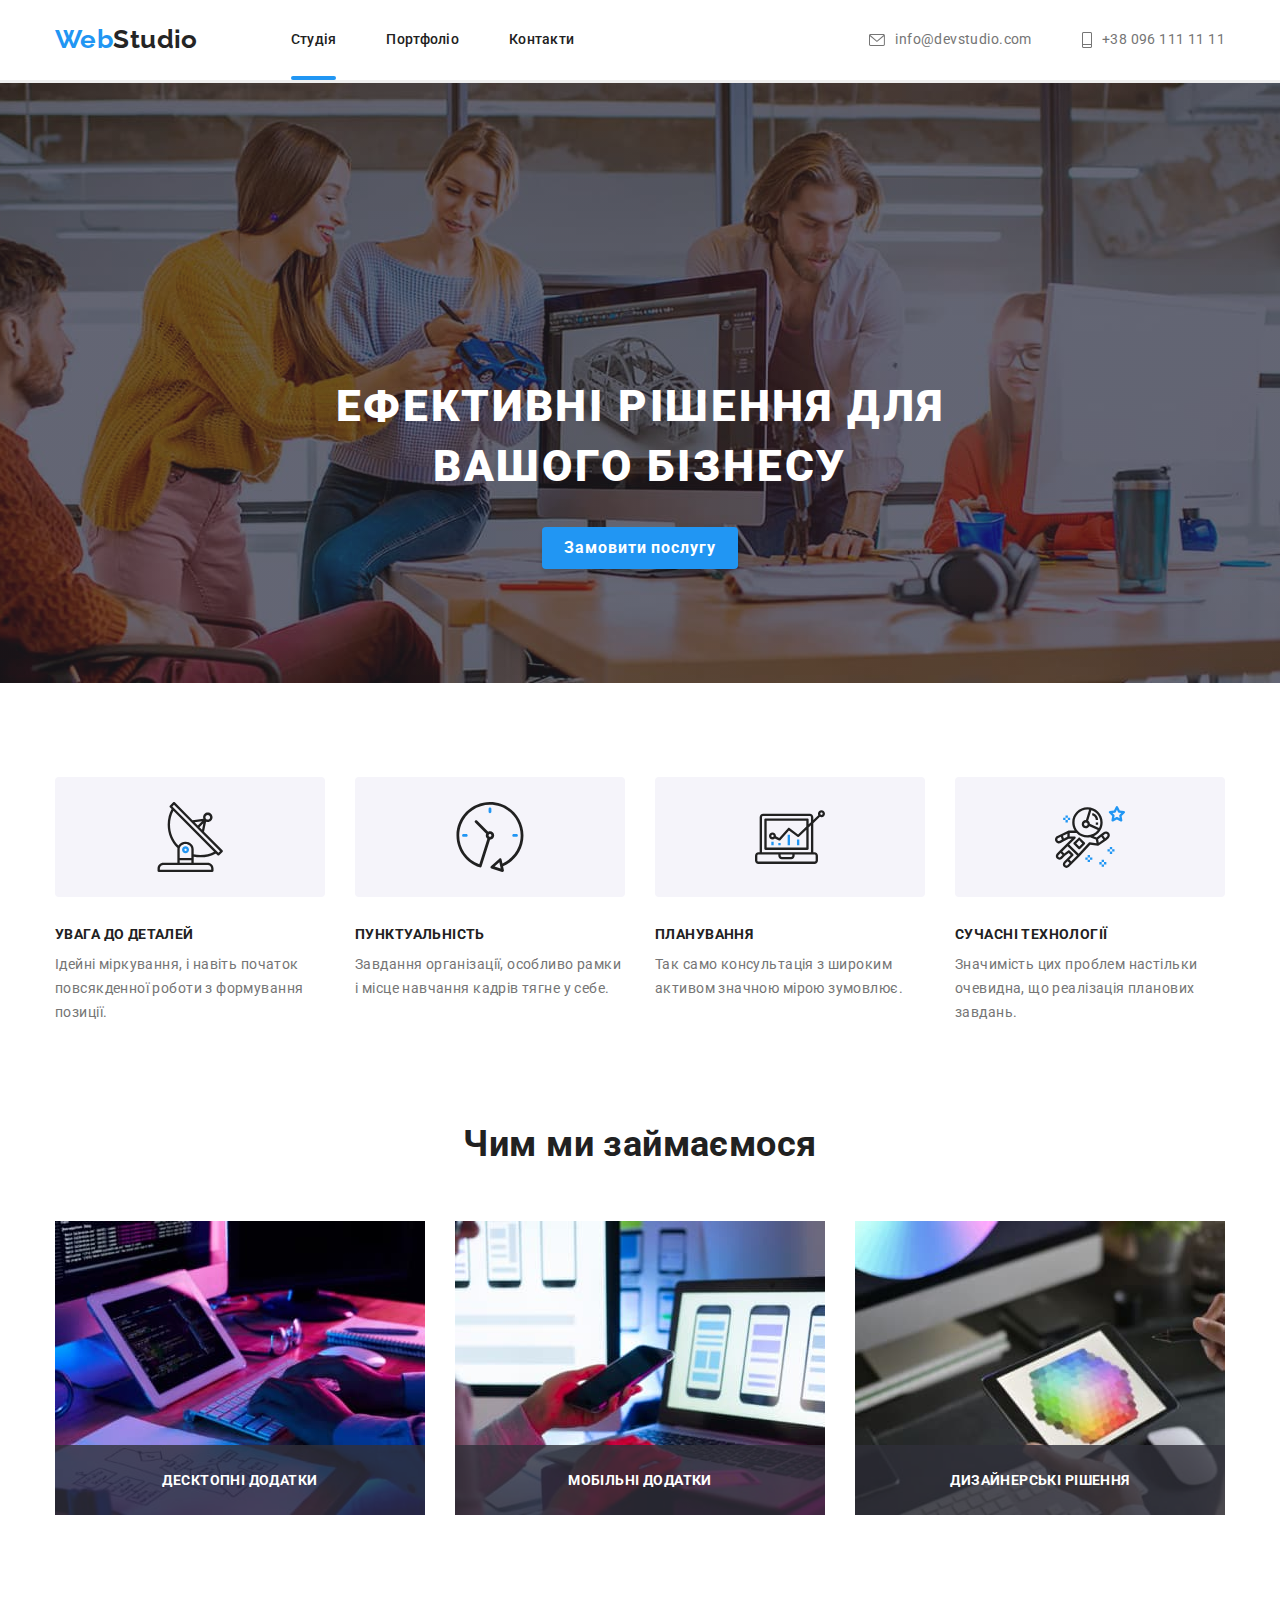
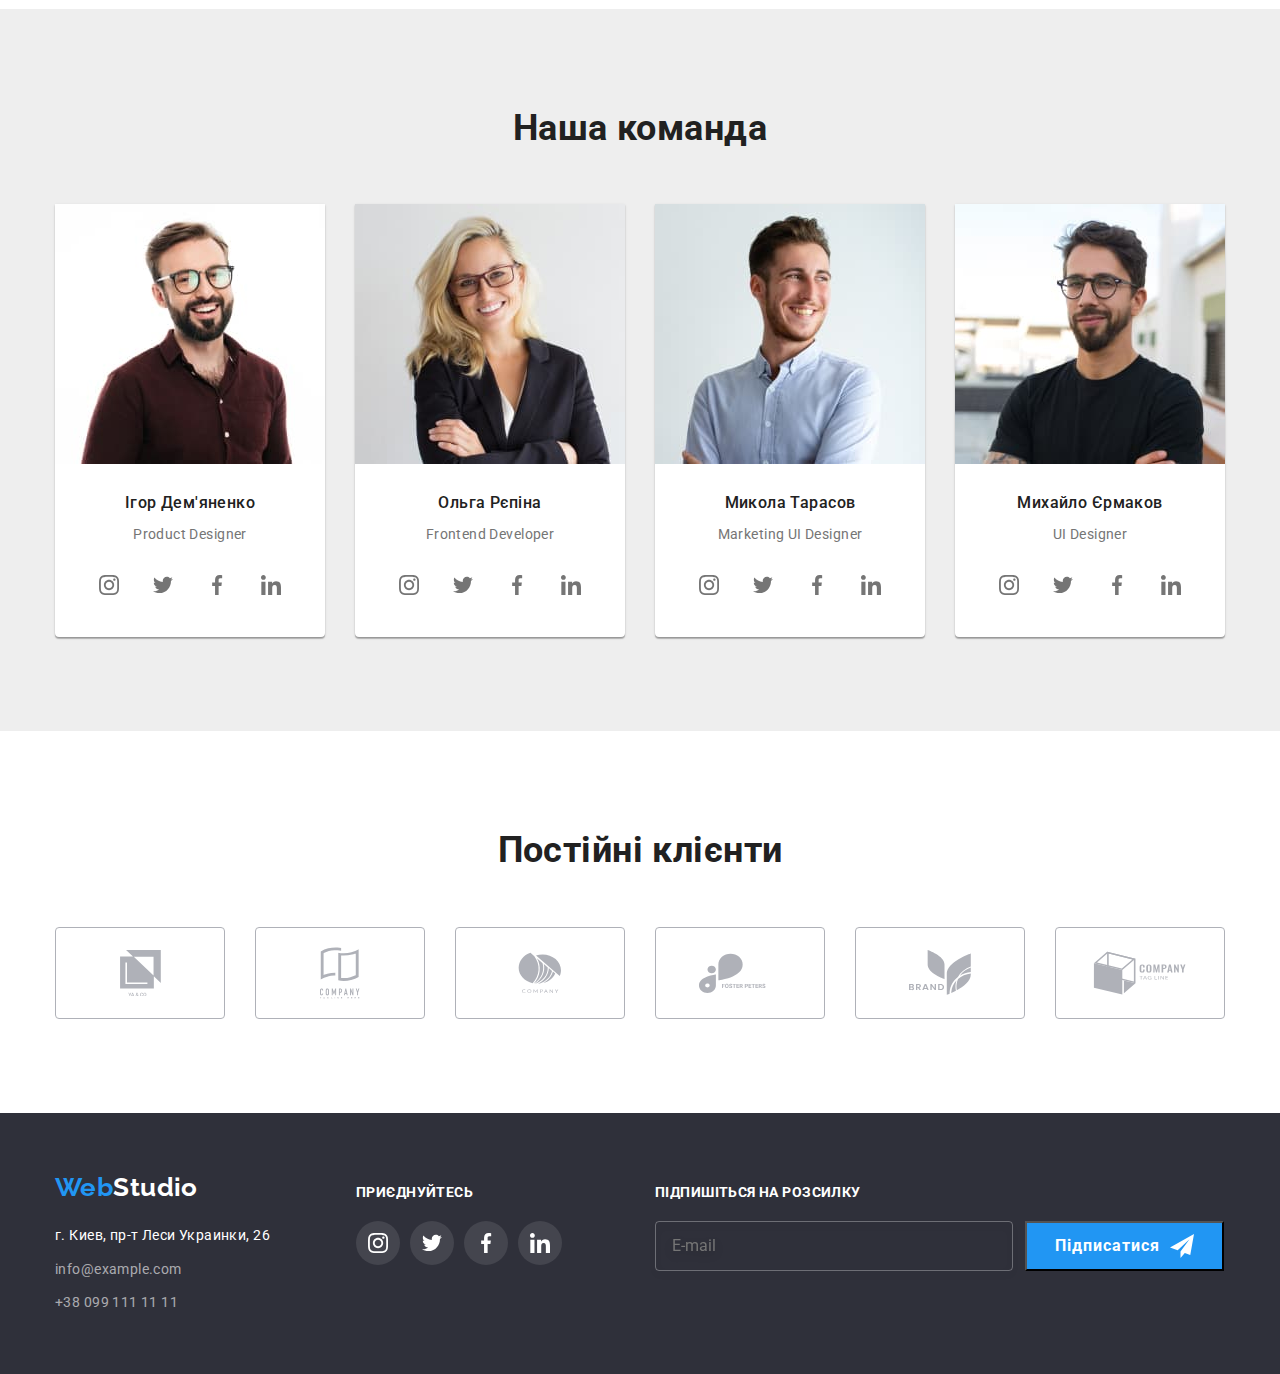
==== commit 52ed379e: "The CSS code of the project was refactored using the SASS preprocessor" ====
--- a/index.html
+++ b/index.html
@@ -12,10 +12,7 @@
     <link
       href="https://fonts.googleapis.com/css2?family=Raleway:wght@700&family=Roboto:wght@400;500;700;900&display=swap"
       rel="stylesheet" />
-
-    <link rel="stylesheet" href="./css/main.min.css" />
-    <link rel="stylesheet" href="./css/style.css" />
-
+    <link rel="stylesheet" href="./css/main.min.css" />   
     <title>Студія</title>
   </head>
   <body>
--- a/css/main.min.css
+++ b/css/main.min.css
@@ -1 +1 @@
-:root{--primary-text-color: #757575;--title-text-color: #212121;--accent-color: #2196f3;--btn-hover-color: #79bcf3;--primary-white-color: #ffffff;--background-black-color: #2f303a;--background-second-color: #f5f4fa;--border-colour: #eeeeee}.hidden-title{position:absolute !important;clip:rect(1px 1px 1px 1px);clip:rect(1px, 1px, 1px, 1px);padding:0 !important;border:0 !important;height:1px !important;width:1px !important;overflow:hidden}/*# sourceMappingURL=main.min.css.map */+.hidden-title{position:absolute !important;clip:rect(1px 1px 1px 1px);clip:rect(1px, 1px, 1px, 1px);padding:0 !important;border:0 !important;height:1px !important;width:1px !important;overflow:hidden}html{-webkit-box-sizing:border-box;box-sizing:border-box}*,*::before,*::after{-webkit-box-sizing:inherit;box-sizing:inherit}h1,h2,h3,h4,p{margin:0}ul{list-style:none;padding:0;margin:0}img{display:block;max-width:100%;width:100%}body{background-color:#fff;color:#757575;font-family:"Roboto",sans-serif;letter-spacing:.03em;font-size:14px;line-height:1.71}.container{max-width:1200px;width:100%;margin:0 auto;padding-left:15px;padding-right:15px}.section{padding-bottom:94px;padding-top:94px}.logo{color:#252525;text-decoration:none;font-family:"Raleway";font-weight:700;font-size:26px;line-height:1.15}.logo__web{color:#2196f3}.modal{position:absolute;top:50%;left:50%;-webkit-transform:translate(-50%, -50%);transform:translate(-50%, -50%);width:528px;min-height:581px;background:#fff;-webkit-box-shadow:0px 1px 3px rgba(0,0,0,.12),0px 1px 1px rgba(0,0,0,.14),0px 2px 1px rgba(0,0,0,.2);box-shadow:0px 1px 3px rgba(0,0,0,.12),0px 1px 1px rgba(0,0,0,.14),0px 2px 1px rgba(0,0,0,.2);border-radius:4px}.modal__button{-ms-flex-item-align:center;align-self:center;margin-top:30px;padding:10px 52px;font-weight:bold;font-size:16px;line-height:1.87;letter-spacing:.06em;background:#2196f3;-webkit-box-shadow:0px 4px 4px rgba(0,0,0,.15);box-shadow:0px 4px 4px rgba(0,0,0,.15);border-radius:4px;color:#fff;outline:none;-webkit-transition:background-color 250ms;transition:background-color 250ms;-webkit-transition-timing-function:cubic-bezier(0.4, 0, 0.2, 1);transition-timing-function:cubic-bezier(0.4, 0, 0.2, 1)}.modal__icon{position:relative}.modal__btn_close{background:rgba(0,0,0,0);position:absolute;display:-webkit-box;display:-ms-flexbox;display:flex;-webkit-box-align:center;-ms-flex-align:center;align-items:center;-webkit-box-pack:center;-ms-flex-pack:center;justify-content:center;right:8px;top:8px;border:1px solid rgba(0,0,0,.1);padding:0;width:30px;height:30px;border-radius:50%;cursor:pointer}.modal__btn_close{color:rgba(0,0,0,0)}.modal__btn_close .icon-close{fill:#757575}.modal__btn_close .icon-close:hover,.modal__btn_close .icon-close:focus{fill:#2196f3;-webkit-transition:fill 250ms;transition:fill 250ms;-webkit-transition-timing-function:cubic-bezier(0.4, 0, 0.2, 1);transition-timing-function:cubic-bezier(0.4, 0, 0.2, 1)}.modal__form{padding:0px 40px}.modal__title{padding-top:40px;margin-bottom:30px;font-weight:700;font-size:20px;line-height:1.15;text-align:center;color:#212121}.modal__field{position:relative;display:-webkit-box;display:-ms-flexbox;display:flex;-webkit-box-orient:vertical;-webkit-box-direction:normal;-ms-flex-direction:column;flex-direction:column;margin:0;margin-bottom:28px}.modal__wrapper{position:absolute;top:0;left:0;-webkit-transform:translateY(-23px);transform:translateY(-23px);padding:0;margin-top:0;margin-bottom:4px;font-size:12px;line-height:1.17;letter-spacing:.01em;color:#757575}.modal__input{position:relative;padding:11px 40px;margin-top:0;margin-bottom:10px;height:40px;border:1px solid rgba(33,33,33,.2);border-radius:4px;-webkit-transition:border 250ms cubic-bezier(0.4, 0, 0.2, 1);transition:border 250ms cubic-bezier(0.4, 0, 0.2, 1)}.modal__input:hover,.modal__input:focus-visible{border:1px solid #2196f3;outline:none;-webkit-transition:fill 250ms;transition:fill 250ms;-webkit-transition-timing-function:cubic-bezier(0.4, 0, 0.2, 1);transition-timing-function:cubic-bezier(0.4, 0, 0.2, 1)}.modal__icon{position:absolute;top:60%;left:12px;-webkit-transform:translateY(-50%);transform:translateY(-50%);fill:#212121}.modal__input:hover+.modal__icon,.modal__input:focus-visible+.modal__icon{fill:#2196f3;-webkit-transition:fill 250ms;transition:fill 250ms;-webkit-transition-timing-function:cubic-bezier(0.4, 0, 0.2, 1);transition-timing-function:cubic-bezier(0.4, 0, 0.2, 1)}.modal__comment{padding:12px 16px;height:120px;resize:none;border:1px solid rgba(33,33,33,.2);border-radius:4px}.modal__comment:hover,.modal__comment:focus-visible{border:1px solid #2196f3;outline:none}.modal__comment::-moz-placeholder{font-size:12px;line-height:14px;letter-spacing:.01em;color:rgba(117,117,117,.5)}.modal__comment:-ms-input-placeholder{font-size:12px;line-height:14px;letter-spacing:.01em;color:rgba(117,117,117,.5)}.modal__comment::-webkit-input-placeholder{font-size:12px;line-height:14px;letter-spacing:.01em;color:rgba(117,117,117,.5)}.modal__comment::-ms-input-placeholder{font-size:12px;line-height:14px;letter-spacing:.01em;color:rgba(117,117,117,.5)}.modal__comment::placeholder{font-size:12px;line-height:14px;letter-spacing:.01em;color:rgba(117,117,117,.5)}.agreement__container{text-align:center;padding-bottom:44px;padding-right:52px;padding-left:52px}.checkbox{position:absolute;width:1px;height:1px;padding:0;margin:-1px;-webkit-clip-path:inset(100%);clip-path:inset(100%);clip:rect(0 0 0 0);overflow:hidden;white-space:nowrap;border:0}.agreement__label{position:relative;margin-bottom:26px;padding-left:23px}.agreement__link{margin-left:.25rem;text-decoration:underline;color:#2196f3}.form-button{color:#2196f3;margin-top:26px;padding:10px 52px;border:none}.subscribe__input:hover,.subscribe__input:focus-visible{border:1px solid #2196f3;outline:none;-webkit-transition:fill 250ms;transition:fill 250ms;-webkit-transition-timing-function:cubic-bezier(0.4, 0, 0.2, 1);transition-timing-function:cubic-bezier(0.4, 0, 0.2, 1)}.checkbox__icon{position:absolute;top:50%;left:0;-webkit-transform:translateY(-50%);transform:translateY(-50%);width:16px;height:15px}.checkbox:checked~.checkbox__icon_not_checked{display:none}.checkbox__icon_checked{display:none}.checkbox:checked~.checkbox__icon_checked{display:block}.is-hidden{-webkit-transform-origin:bottom center;transform-origin:bottom center;-webkit-transform:scale(0);transform:scale(0);opacity:0;pointer-events:none}.backdrop{position:fixed;top:0;left:0;display:-webkit-box;display:-ms-flexbox;display:flex;width:100%;height:100%;background-color:rgba(0,0,0,.1);opacity:1;-webkit-transform:scale(1);transform:scale(1);-webkit-transform-origin:center center;transform-origin:center center;-webkit-transition:opacity 700ms cubic-bezier(0.4, 0, 0.2, 1),-webkit-transform 700ms cubic-bezier(0.4, 0, 0.2, 1);transition:opacity 700ms cubic-bezier(0.4, 0, 0.2, 1),-webkit-transform 700ms cubic-bezier(0.4, 0, 0.2, 1);transition:opacity 700ms cubic-bezier(0.4, 0, 0.2, 1),transform 700ms cubic-bezier(0.4, 0, 0.2, 1);transition:opacity 700ms cubic-bezier(0.4, 0, 0.2, 1),transform 700ms cubic-bezier(0.4, 0, 0.2, 1),-webkit-transform 700ms cubic-bezier(0.4, 0, 0.2, 1)}.is-hidden{-webkit-transform-origin:bottom center;transform-origin:bottom center;-webkit-transform:scale(0);transform:scale(0);opacity:0;pointer-events:none}.header{border-bottom:solid #eee}.header__content{display:-webkit-box;display:-ms-flexbox;display:flex;-webkit-box-align:center;-ms-flex-align:center;align-items:center}.logo--black{margin-right:93px;padding-top:24px;padding-bottom:24px}.site-nav{display:-webkit-box;display:-ms-flexbox;display:flex}.site-nav .site-nav__item+.site-nav__item{margin-left:50px}.site-nav .site-nav__link{display:block;color:#212121;text-decoration:none;font-weight:500;font-size:14px;line-height:1.14;letter-spacing:.02em;padding-top:32px;padding-bottom:32px;-webkit-transition:color 250ms;transition:color 250ms;-webkit-transition-timing-function:cubic-bezier(0.4, 0, 0.2, 1);transition-timing-function:cubic-bezier(0.4, 0, 0.2, 1)}.site-nav .site-nav__link:hover,.site-nav .site-nav__link:focus{color:#2196f3;-webkit-transition:fill 250ms;transition:fill 250ms;-webkit-transition-timing-function:cubic-bezier(0.4, 0, 0.2, 1);transition-timing-function:cubic-bezier(0.4, 0, 0.2, 1)}.header__site-nav_link--current{background-color:#2196f3;color:#fff}.site-nav__link--current{position:relative}.site-nav__link--current::after{content:"";position:absolute;display:block;width:100%;height:4px;bottom:0;background-color:#2196f3;border-radius:2px}.contacts-nav{display:-webkit-box;display:-ms-flexbox;display:flex;margin-left:auto}.contacts-nav .contacts-nav__item .contacts-nav__link{display:-webkit-box;display:-ms-flexbox;display:flex;-webkit-box-align:center;-ms-flex-align:center;align-items:center}.contacts-nav .contacts-nav__item+.contacts-nav__item{margin-left:50px}.contacts-nav .contacts-nav__item .contacts-nav__link .icon-mail{margin-right:10px}.contacts-nav .contacts-nav__item .contacts-nav__link .icon-phone{margin-right:10px}.icon-mail.icon-phone{fill:#757575;margin-right:10px}.contacts-nav .contacts-nav__link,.footer-contacts .link{color:#757575;fill:#757575;text-decoration:none}.contacts-nav .contacts-nav__link:hover,.contacts-nav .contacts-nav__link:focus,.footer-contacts .link:hover,.footer-contacts .link:focus{color:#2196f3;text-decoration:none;-webkit-transition:fill 250ms;transition:fill 250ms;-webkit-transition-timing-function:cubic-bezier(0.4, 0, 0.2, 1);transition-timing-function:cubic-bezier(0.4, 0, 0.2, 1)}.contacts-nav .contacts-nav__item{display:-webkit-box;display:-ms-flexbox;display:flex;-webkit-box-align:center;-ms-flex-align:center;align-items:center}.contacts-nav .contacts-nav__link:hover .icon-mail,.contacts-nav .contacts-nav__link:focus .icon-mail,.contacts-nav .contacts-nav__link:hover .icon-phone,.contacts-nav .contacts-nav__link:focus .icon-phone{fill:#2196f3;-webkit-transition:fill 250ms;transition:fill 250ms;-webkit-transition-timing-function:cubic-bezier(0.4, 0, 0.2, 1);transition-timing-function:cubic-bezier(0.4, 0, 0.2, 1)}.contacts-nav .contacts-nav__link{padding:24px 0px}.hero{max-width:1600px;height:600px;margin-left:auto;margin-right:auto;background-image:-webkit-gradient(linear, left top, left bottom, from(rgba(47, 48, 58, 0.4)), to(rgba(47, 48, 58, 0.4))),url(../img/bgd-img.jpg);background-image:linear-gradient(rgba(47, 48, 58, 0.4), rgba(47, 48, 58, 0.4)),url(../img/bgd-img.jpg);background-repeat:no-repeat;background-position:center;background-size:cover}.hero__content{text-align:center;padding:200px 237px}.hero__title{max-width:696px;margin:0 auto;color:#fff;font-weight:900;font-size:44px;line-height:1.36;letter-spacing:.06em;text-transform:uppercase;margin-bottom:30px}.hero__button{padding:6px 22px;background:#2196f3;-webkit-box-shadow:0px 4px 4px rgba(0,0,0,.15);box-shadow:0px 4px 4px rgba(0,0,0,.15);border-radius:4px;font-weight:700;font-size:16px;line-height:1.87;-webkit-box-align:center;-ms-flex-align:center;align-items:center;text-align:center;letter-spacing:.06em;color:#fff;cursor:pointer;border:none}.hero__button:hover,.hero__button:focus{background-color:#79bcf3;-webkit-transition:fill 250ms;transition:fill 250ms;-webkit-transition-timing-function:cubic-bezier(0.4, 0, 0.2, 1);transition-timing-function:cubic-bezier(0.4, 0, 0.2, 1)}.features__list>.features__item{max-width:270px}.features__wrapper{display:-webkit-box;display:-ms-flexbox;display:flex;height:120px;-webkit-box-pack:center;-ms-flex-pack:center;justify-content:center;-webkit-box-align:center;-ms-flex-align:center;align-items:center;background:#f5f4fa;border-radius:4px;margin-bottom:30px}.features__title{color:#212121;margin-bottom:10px;font-weight:700;font-size:14px;line-height:1.14}.features__list{display:-webkit-box;display:-ms-flexbox;display:flex}.features__list .features__item+.features__item{margin-left:30px}.example{padding-top:0}.example__title{color:#212121;font-weight:700;font-size:36px;line-height:1.44;text-align:center;margin-bottom:50px}.example__list{margin-top:50px;display:-webkit-box;display:-ms-flexbox;display:flex}.example__list .example__item+.example__item{margin-left:30px}.example__item{position:relative}.example__description{position:absolute;bottom:0;left:0;margin:0;padding:0 10px;width:100%;background:rgba(47,48,58,.8);font-weight:700;line-height:70px;text-align:center;text-transform:uppercase;white-space:nowrap;color:#fff}.team{background-color:#eee}.team__title{color:#212121;font-weight:700;font-size:36px;line-height:1.44;text-align:center;margin-bottom:50px}.team__list{display:-webkit-box;display:-ms-flexbox;display:flex;text-align:center;margin-top:50px}.team__list>.team__card+.team__card{margin-left:30px}.card__teammate{margin-bottom:30px}.card__name{margin-bottom:10px;color:#212121;font-weight:500;font-size:16px;line-height:1.18}.social__list--grey{display:-webkit-box;display:-ms-flexbox;display:flex;-webkit-box-pack:justify;-ms-flex-pack:justify;justify-content:space-between;padding-left:32px;padding-right:32px;padding-bottom:30px}.social__link--grey{display:-webkit-box;display:-ms-flexbox;display:flex;-webkit-box-pack:center;-ms-flex-pack:center;justify-content:center;-webkit-box-align:center;-ms-flex-align:center;align-items:center;width:44px;height:44px;border-radius:50%;fill:#757575;-webkit-transition:fill 250ms;transition:fill 250ms;-webkit-transition-timing-function:cubic-bezier(0.4, 0, 0.2, 1);transition-timing-function:cubic-bezier(0.4, 0, 0.2, 1)}.card__job-title{margin-bottom:16px}.team__card{background-color:#fff;-webkit-box-shadow:0px 1px 3px rgba(0,0,0,.12),0px 1px 1px rgba(0,0,0,.14),0px 2px 1px rgba(0,0,0,.2);box-shadow:0px 1px 3px rgba(0,0,0,.12),0px 1px 1px rgba(0,0,0,.14),0px 2px 1px rgba(0,0,0,.2);border-radius:0px 0px 4px 4px}.client__icon,.icon-phone,.icon-mail,.features-icon,.team__icon,.footer-icon{-webkit-transition:fill 250ms;transition:fill 250ms;-webkit-transition-timing-function:cubic-bezier(0.4, 0, 0.2, 1);transition-timing-function:cubic-bezier(0.4, 0, 0.2, 1)}.social__link--grey:hover,.social__link--grey:focus{fill:#fff;background-color:#2196f3;-webkit-transition:background-color 250ms;transition:background-color 250ms;-webkit-transition:fill 250ms;transition:fill 250ms;-webkit-transition-timing-function:cubic-bezier(0.4, 0, 0.2, 1);transition-timing-function:cubic-bezier(0.4, 0, 0.2, 1);-webkit-animation:heartbeat 1.5s ease-in-out infinite both;animation:heartbeat 1.5s ease-in-out infinite both}.clients__list{display:-webkit-box;display:-ms-flexbox;display:flex;-webkit-box-pack:justify;-ms-flex-pack:justify;justify-content:space-between}.clients__title{color:#212121;font-weight:700;font-size:36px;line-height:1.44;text-align:center;margin-bottom:50px}.client__item{display:-webkit-box;display:-ms-flexbox;display:flex}.client__link{display:-webkit-box;display:-ms-flexbox;display:flex;-webkit-box-pack:center;-ms-flex-pack:center;justify-content:center;-webkit-box-align:center;-ms-flex-align:center;align-items:center;width:170px;height:92px;fill:#afb1b8;border:1px solid #afb1b8;-webkit-box-sizing:border-box;box-sizing:border-box;border-radius:4px}.client__link:hover,.client__link:focus{border-color:#2196f3;-webkit-transition:fill 250ms;transition:fill 250ms;-webkit-transition-timing-function:cubic-bezier(0.4, 0, 0.2, 1);transition-timing-function:cubic-bezier(0.4, 0, 0.2, 1);-webkit-animation:rotate-in-ver 3s cubic-bezier(0.25, 0.46, 0.45, 0.94) both;animation:rotate-in-ver 3s cubic-bezier(0.25, 0.46, 0.45, 0.94) both}.rotate-in-ver{-webkit-animation:rotate-in-ver 3s cubic-bezier(0.25, 0.46, 0.45, 0.94) both;animation:rotate-in-ver 3s cubic-bezier(0.25, 0.46, 0.45, 0.94) both}@-webkit-keyframes rotate-in-ver{0%{-webkit-transform:rotateY(-360deg);transform:rotateY(-360deg);opacity:0}100%{-webkit-transform:rotateY(0deg);transform:rotateY(0deg);opacity:1}}@keyframes rotate-in-ver{0%{-webkit-transform:rotateY(-360deg);transform:rotateY(-360deg);opacity:0}100%{-webkit-transform:rotateY(0deg);transform:rotateY(0deg);opacity:1}}.client__link:hover .client__icon,.client__link:focus .client__icon{fill:#2196f3;-webkit-transition:fill 250ms;transition:fill 250ms;-webkit-transition-timing-function:cubic-bezier(0.4, 0, 0.2, 1);transition-timing-function:cubic-bezier(0.4, 0, 0.2, 1)}.footer{background:#2f303a}.footer__content{display:-webkit-box;display:-ms-flexbox;display:flex}.footer__contacts{width:231px;padding-top:60px;padding-bottom:60px}.logo__studio--white{color:#fff}.footer__address{display:-webkit-box;display:-ms-flexbox;display:flex;-webkit-box-orient:vertical;-webkit-box-direction:normal;-ms-flex-direction:column;flex-direction:column;color:#fff;font-style:normal;margin-top:20px}.footer__mail{margin-top:9px}.footer__tel{margin-top:9px}.footer__tel,.footer__mail{color:#757575;font-size:14px;line-height:24px;color:rgba(255,255,255,.6);font-style:normal;list-style:none;text-decoration:none}.footer__mail:hover,.footer__mail:focus,.footer__tel:hover,.footer__tel:focus{color:#2196f3;text-decoration:none;list-style:none;-webkit-transition:fill 250ms;transition:fill 250ms;-webkit-transition-timing-function:cubic-bezier(0.4, 0, 0.2, 1);transition-timing-function:cubic-bezier(0.4, 0, 0.2, 1)}.footer__social-network{display:-webkit-box;display:-ms-flexbox;display:flex;-webkit-box-orient:vertical;-webkit-box-direction:normal;-ms-flex-direction:column;flex-direction:column;width:206px;padding-top:72px;padding-bottom:100px;margin-left:70px}.social-network__link--white{display:-webkit-box;display:-ms-flexbox;display:flex;-webkit-box-pack:center;-ms-flex-pack:center;justify-content:center;-webkit-box-align:center;-ms-flex-align:center;align-items:center;width:44px;height:44px;border-radius:50%;background:rgba(255,255,255,.1);fill:#fff;-webkit-transition:fill 250ms;transition:fill 250ms;-webkit-transition-timing-function:cubic-bezier(0.4, 0, 0.2, 1);transition-timing-function:cubic-bezier(0.4, 0, 0.2, 1)}.social-network__link--white:hover,.social-network__link--white:focus{background-color:#2196f3;-webkit-transition:background-color 250ms;transition:background-color 250ms;-webkit-transition-timing-function:cubic-bezier(0.4, 0, 0.2, 1);transition-timing-function:cubic-bezier(0.4, 0, 0.2, 1);-webkit-animation:heartbeat 1.5s ease-in-out infinite both;animation:heartbeat 1.5s ease-in-out infinite both}.social-network__list--white{display:-webkit-box;display:-ms-flexbox;display:flex;-webkit-box-pack:justify;-ms-flex-pack:justify;justify-content:space-between;margin-top:20px}.social-network__title{font-weight:700;font-size:14px;line-height:1.14;text-transform:uppercase;color:#fff}.footer__subscribe{padding-top:72px;padding-bottom:94px;margin-left:93px}.subscribe__title{margin-top:0;margin-bottom:20px;font-weight:700;line-height:1.14;text-transform:uppercase;color:#fff}.subscribe__input{height:50px;width:358px;padding-left:16px;margin-right:12px;background-color:rgba(0,0,0,0);border:1px solid rgba(255,255,255,.3);-webkit-filter:drop-shadow(0px 4px 4px rgba(0, 0, 0, 0.15));filter:drop-shadow(0px 4px 4px rgba(0, 0, 0, 0.15));border-radius:4px;font-size:16px;line-height:3.12}.subscribe__button{background-color:#2196f3;color:#fff;font-weight:700;font-size:16px;line-height:1.87px;letter-spacing:.06em;display:-webkit-box;display:-ms-flexbox;display:flex;-webkit-box-pack:center;-ms-flex-pack:center;justify-content:center;-webkit-box-align:center;-ms-flex-align:center;align-items:center;padding:11px 28px;-webkit-transition:background-color 250ms;transition:background-color 250ms;-webkit-transition-timing-function:cubic-bezier(0.4, 0, 0.2, 1);transition-timing-function:cubic-bezier(0.4, 0, 0.2, 1)}.subscribe__button:hover,.subscribe__button:focus{background-color:#79bcf3;-webkit-transition:background-color 250ms;transition:background-color 250ms;-webkit-transition-timing-function:cubic-bezier(0.4, 0, 0.2, 1);transition-timing-function:cubic-bezier(0.4, 0, 0.2, 1)}.subscribe__button .icon-send{margin-left:10px}.subscribe__wrapper{display:-webkit-box;display:-ms-flexbox;display:flex;-webkit-box-align:start;-ms-flex-align:start;align-items:start}.portfolio__filter-list{display:-webkit-box;display:-ms-flexbox;display:flex;-webkit-box-pack:center;-ms-flex-pack:center;justify-content:center;margin-bottom:50px}.portfolio__filter-list>.filter-list__item+.filter-list__item{margin-left:8px}.bounce-in-top{-webkit-animation:bounce-in-top 1.1s both;animation:bounce-in-top 1.1s both}@-webkit-keyframes bounce-in-top{0%{-webkit-transform:translateY(-500px);transform:translateY(-500px);-webkit-animation-timing-function:ease-in;animation-timing-function:ease-in;opacity:0}38%{-webkit-transform:translateY(0);transform:translateY(0);-webkit-animation-timing-function:ease-out;animation-timing-function:ease-out;opacity:1}55%{-webkit-transform:translateY(-65px);transform:translateY(-65px);-webkit-animation-timing-function:ease-in;animation-timing-function:ease-in}72%{-webkit-transform:translateY(0);transform:translateY(0);-webkit-animation-timing-function:ease-out;animation-timing-function:ease-out}81%{-webkit-transform:translateY(-28px);transform:translateY(-28px);-webkit-animation-timing-function:ease-in;animation-timing-function:ease-in}90%{-webkit-transform:translateY(0);transform:translateY(0);-webkit-animation-timing-function:ease-out;animation-timing-function:ease-out}95%{-webkit-transform:translateY(-8px);transform:translateY(-8px);-webkit-animation-timing-function:ease-in;animation-timing-function:ease-in}100%{-webkit-transform:translateY(0);transform:translateY(0);-webkit-animation-timing-function:ease-out;animation-timing-function:ease-out}}@keyframes bounce-in-top{0%{-webkit-transform:translateY(-500px);transform:translateY(-500px);-webkit-animation-timing-function:ease-in;animation-timing-function:ease-in;opacity:0}38%{-webkit-transform:translateY(0);transform:translateY(0);-webkit-animation-timing-function:ease-out;animation-timing-function:ease-out;opacity:1}55%{-webkit-transform:translateY(-65px);transform:translateY(-65px);-webkit-animation-timing-function:ease-in;animation-timing-function:ease-in}72%{-webkit-transform:translateY(0);transform:translateY(0);-webkit-animation-timing-function:ease-out;animation-timing-function:ease-out}81%{-webkit-transform:translateY(-28px);transform:translateY(-28px);-webkit-animation-timing-function:ease-in;animation-timing-function:ease-in}90%{-webkit-transform:translateY(0);transform:translateY(0);-webkit-animation-timing-function:ease-out;animation-timing-function:ease-out}95%{-webkit-transform:translateY(-8px);transform:translateY(-8px);-webkit-animation-timing-function:ease-in;animation-timing-function:ease-in}100%{-webkit-transform:translateY(0);transform:translateY(0);-webkit-animation-timing-function:ease-out;animation-timing-function:ease-out}}.filter-list__btn{padding:6px 22px;background:#eee;border-radius:4px;border:none;cursor:pointer;font-weight:500;font-size:16px;line-height:1.62;-webkit-transition:background-color 250ms;transition:background-color 250ms;-webkit-transition:color 250ms;transition:color 250ms;-webkit-transition-timing-function:cubic-bezier(0.4, 0, 0.2, 1);transition-timing-function:cubic-bezier(0.4, 0, 0.2, 1);color:#212121}.filter-list__btn:hover,.filter-list__btn:focus{background-color:#2196f3;color:#fff;-webkit-box-shadow:0px 3px 1px rgba(0,0,0,.1),0px 1px 2px rgba(0,0,0,.08),0px 2px 2px rgba(0,0,0,.12);box-shadow:0px 3px 1px rgba(0,0,0,.1),0px 1px 2px rgba(0,0,0,.08),0px 2px 2px rgba(0,0,0,.12);-webkit-transition:background-color 250ms;transition:background-color 250ms;-webkit-transition:color 250ms;transition:color 250ms;-webkit-transition-timing-function:cubic-bezier(0.4, 0, 0.2, 1);transition-timing-function:cubic-bezier(0.4, 0, 0.2, 1)}.portfolio__card-wrapper{position:relative;overflow:hidden}.portfolio__card-wrapper .text{-webkit-transform:translateY(100%);transform:translateY(100%);position:absolute;top:0;left:0;height:100%;padding-top:63px;padding-right:24px;padding-bottom:63px;padding-left:24px;overflow:auto;background:rgba(33,150,243,.9019607843);font-size:18px;line-height:1.56;letter-spacing:.03em;color:#fff;-webkit-transition:-webkit-transform 500ms;transition:-webkit-transform 500ms;transition:transform 500ms;transition:transform 500ms, -webkit-transform 500ms;-webkit-transition-timing-function:cubic-bezier(0.4, 0, 0.2, 1);transition-timing-function:cubic-bezier(0.4, 0, 0.2, 1)}.portfolio__link:hover .portfolio__card-wrapper .text,.portfolio__link:focus .portfolio__card-wrapper .text{-webkit-transform:translateY(0%);transform:translateY(0%);-webkit-transition:-webkit-transform 500ms;transition:-webkit-transform 500ms;transition:transform 500ms;transition:transform 500ms, -webkit-transform 500ms;-webkit-transition-timing-function:cubic-bezier(0.4, 0, 0.2, 1);transition-timing-function:cubic-bezier(0.4, 0, 0.2, 1)}.portfolio__list{display:-webkit-box;display:-ms-flexbox;display:flex;-ms-flex-wrap:wrap;flex-wrap:wrap;margin-left:-30px;margin-top:-30px}.portfolio-nav .portfolio-nav__item+.portfolio-nav__item{margin-left:8px}.portfolio-nav{margin-bottom:34px}.card-description__title{color:#212121}.card-description__type{margin-top:4px}.portfolio__card-description{padding:20px 24px;border-left:1px solid #eee;border-right:1px solid #eee;border-bottom:1px solid #eee}.portfolio__list>.portfolio__item{-ms-flex-preferred-size:calc((100% - 90px)/3);flex-basis:calc((100% - 90px)/3);margin-left:30px;margin-top:30px}.portfolio__link{display:block;font-style:normal;text-decoration:none;color:inherit}.portfolio__list .portfolio__item .portfolio__link:hover,.portfolio__list .portfolio__item .portfolio__link:focus{-webkit-box-shadow:0px 1px 1px rgba(0,0,0,.12),0px 4px 4px rgba(0,0,0,.06),1px 4px 6px rgba(0,0,0,.16);box-shadow:0px 1px 1px rgba(0,0,0,.12),0px 4px 4px rgba(0,0,0,.06),1px 4px 6px rgba(0,0,0,.16);-webkit-transition:fill 250ms;transition:fill 250ms;-webkit-transition-timing-function:cubic-bezier(0.4, 0, 0.2, 1);transition-timing-function:cubic-bezier(0.4, 0, 0.2, 1)}/*# sourceMappingURL=main.min.css.map */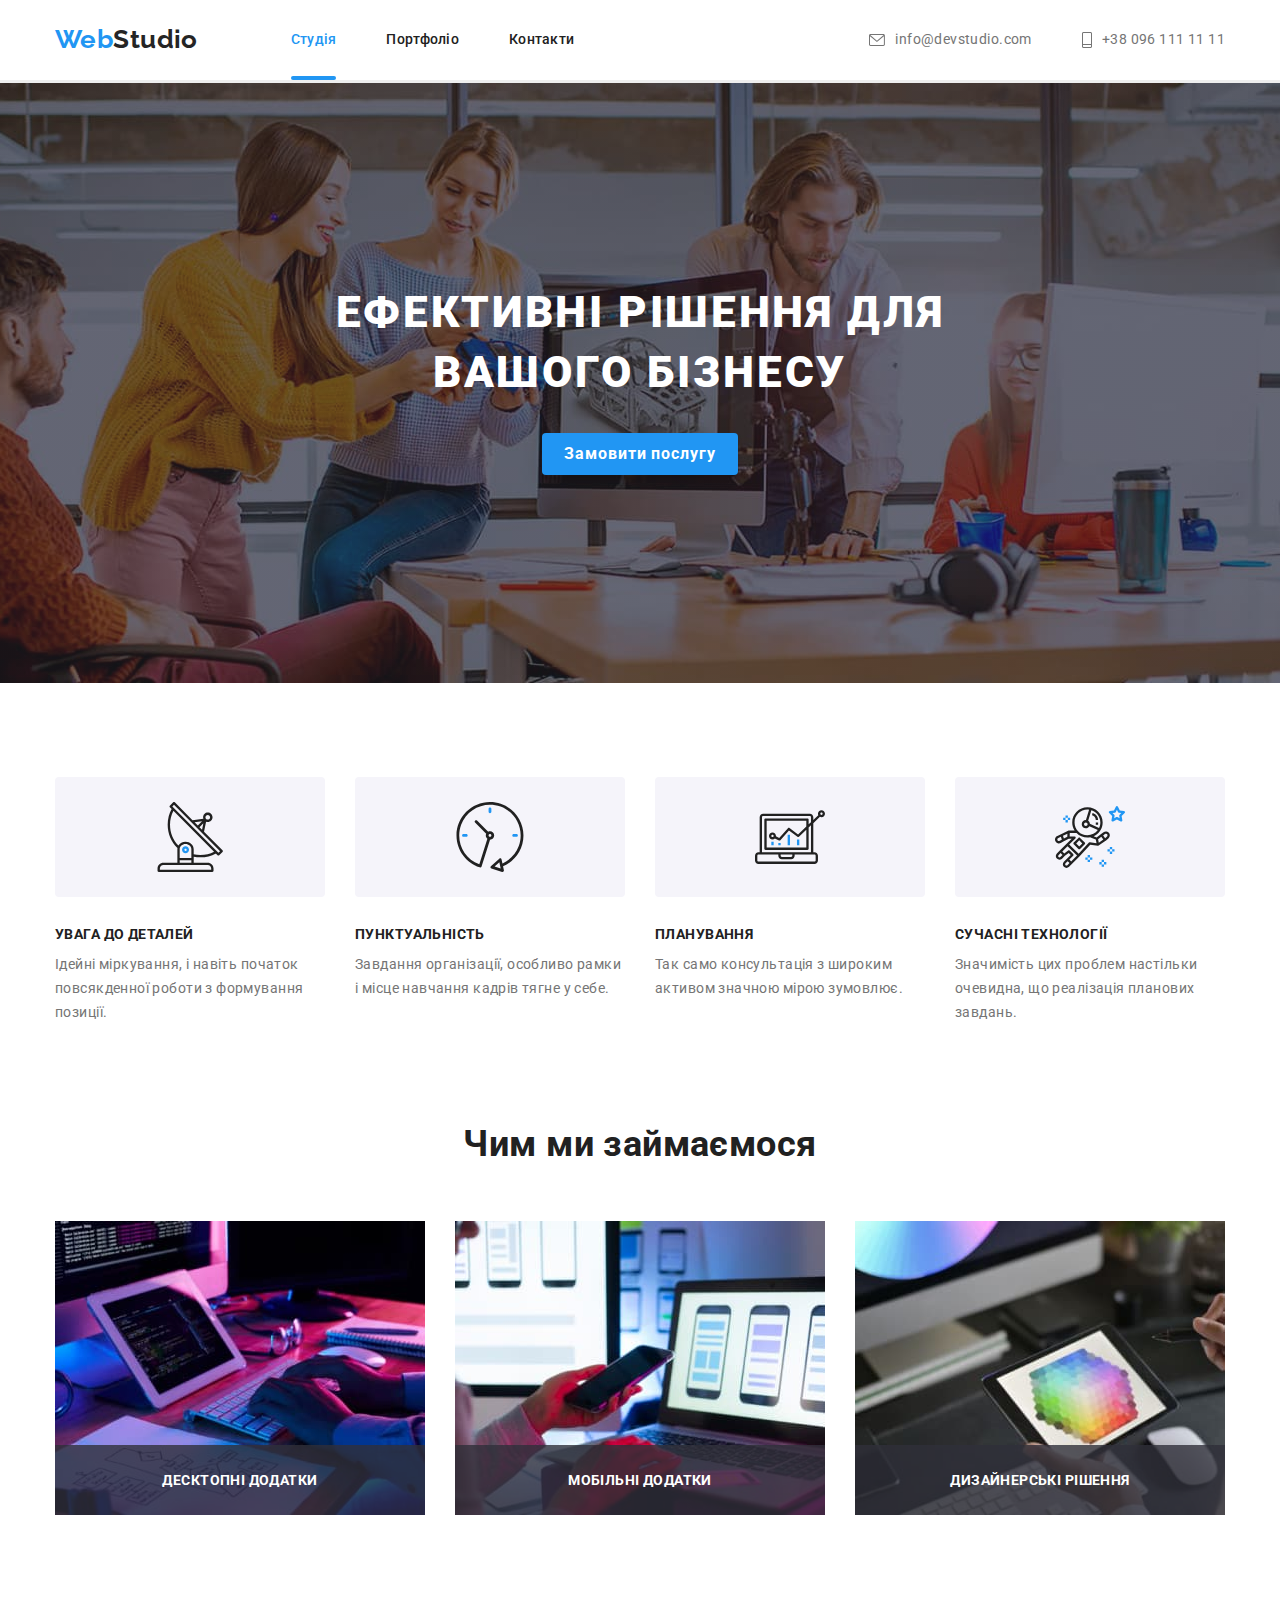
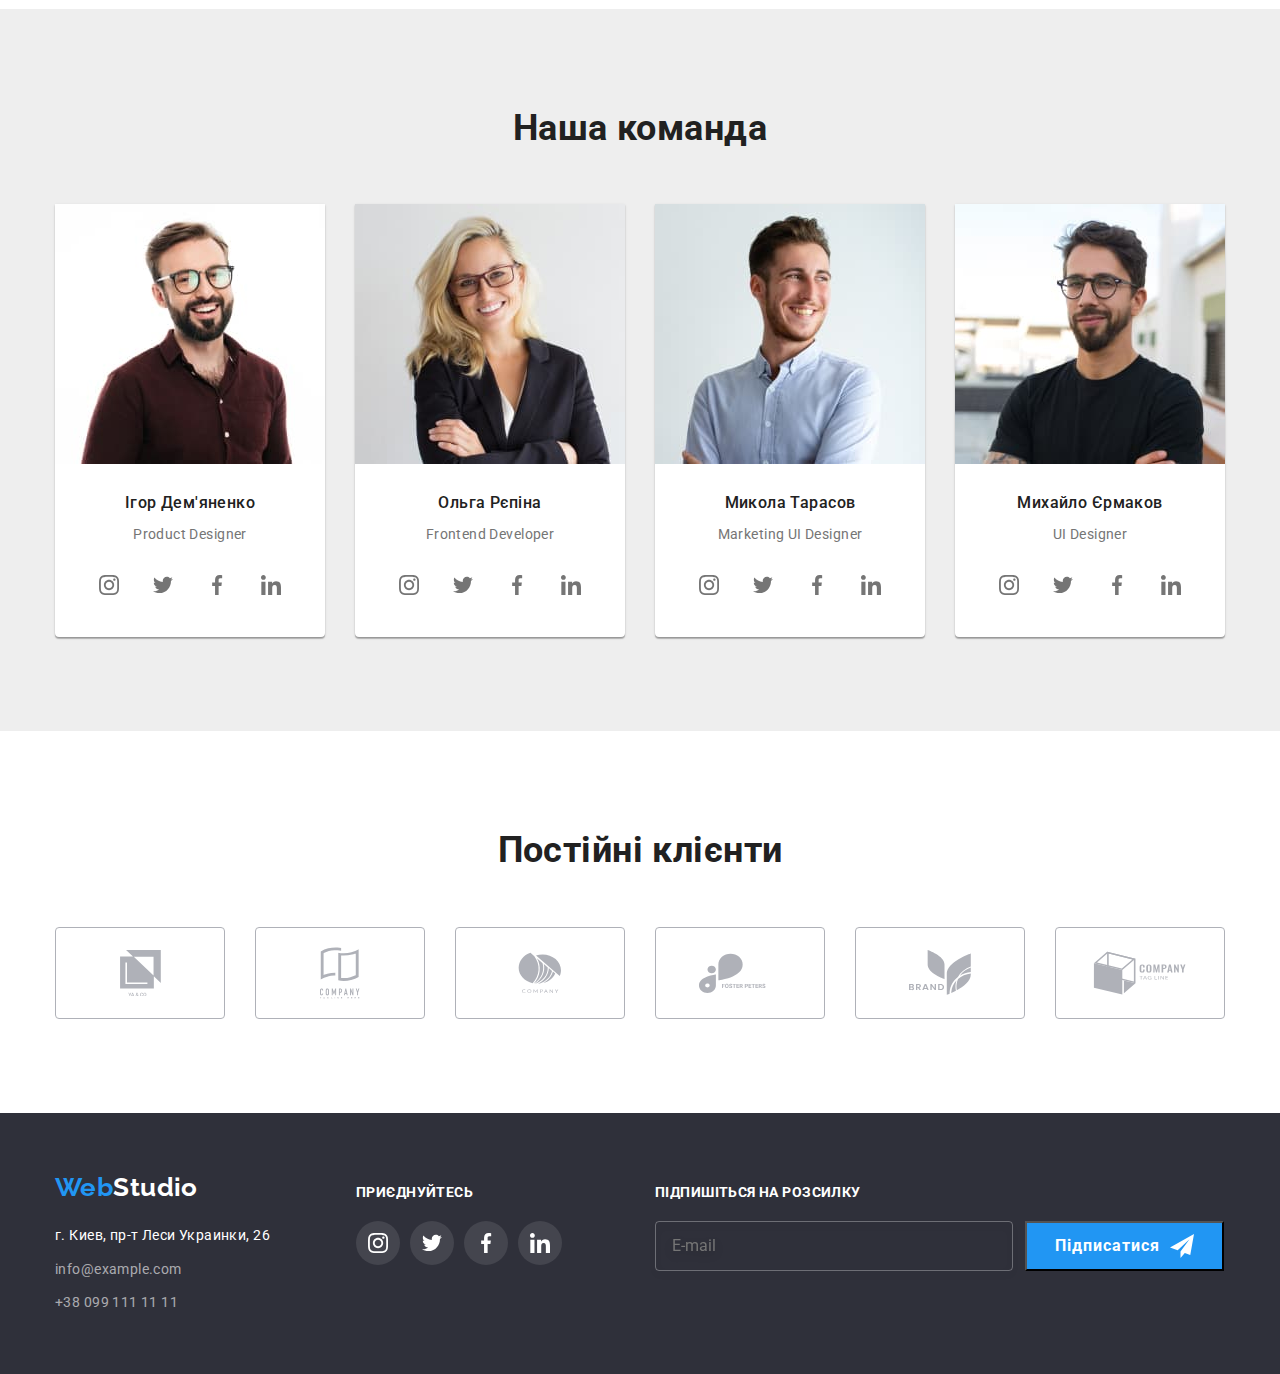
==== commit d3b12b35: "added the concatenation operator (&) and used it to describe pseudo-classes and pseudo-elements" ====
--- a/index.html
+++ b/index.html
@@ -27,7 +27,7 @@
             <li class="site-nav__item">
               <a
                 href="./index.html"
-                class="site-nav__link site-nav__link--current"
+                class="site-nav__link site-nav__link--current site-nav__link--active"
                 >Студія</a
               >
             </li>
@@ -47,6 +47,7 @@
               </svg>
               info@devstudio.com
             </a>
+            
           </li>
           <li class="contacts-nav__item">
             <a href="tel:+380961111111" class="contacts-nav__link">
@@ -69,7 +70,7 @@
         </div>
       </section>
       <section class="features section">
-        <div class="features__content container">
+        <div class="container">
           <h2 class="hidden-title" style="visibility: hidden">Переваги</h2>
           <ul class="features__list">
             <li class="features__item">
@@ -160,16 +161,15 @@
         <div class="team__content container">
           <h2 class="team__title">Наша команда</h2>
           <ul class="team__list">
-
             <li class="team__card">
               <img
                 src="./img/img.jpg"
                 alt="product Designer"
                 width="270"
                 height="260"
-                class="card__teammate" />
-              <h3 class="card__name">Ігор Дем'яненко</h3>
-              <p class="card__job-title">Product Designer</p>
+                class="team__teammate" />
+              <h3 class="team__name">Ігор Дем'яненко</h3>
+              <p class="team__job-title">Product Designer</p>
               <ul class="social__list--grey">
                 <li class="social__item">
                   <a href="" class="social__link--grey">
@@ -207,9 +207,9 @@
                 alt="frontend Developer"
                 width="270"
                 height="260"
-                class="card__teammate" />
-              <h3 class="card__name">Ольга Рєпіна</h3>
-              <p class="card__job-title">Frontend Developer</p>
+                class="team__teammate" />
+              <h3 class="team__name">Ольга Рєпіна</h3>
+              <p class="team__job-title">Frontend Developer</p>
               <ul class="social__list--grey">
                 <li class="social__item">
                   <a href="" class="social__link--grey">
@@ -247,9 +247,9 @@
                 alt="marketing Designer"
                 width="270"
                 height="260"
-                class="card__teammate" />
-              <h3 class="card__name">Микола Тарасов</h3>
-              <p class="card__job-title">Marketing UI Designer</p>
+                class="team__teammate" />
+              <h3 class="team__name">Микола Тарасов</h3>
+              <p class="team__job-title">Marketing UI Designer</p>
               <ul class="social__list--grey">
                 <li class="social__item">
                   <a href="" class="social__link--grey">
@@ -287,9 +287,9 @@
                 alt="ui Designer"
                 width="270"
                 height="260"
-                class="card__teammate" />
-              <h3 class="card__name">Михайло Єрмаков</h3>
-              <p class="card__job-title">UI Designer</p>
+                class="team__teammate" />
+              <h3 class="team__name">Михайло Єрмаков</h3>
+              <p class="team__job-title">UI Designer</p>
               <ul class="social__list--grey">
                 <li class="social__item">
                   <a href="" class="social__link--grey">
@@ -324,10 +324,10 @@
           </ul>
         </div>
       </section>
-      <section class="clients section">
-        <div class="clients__content container">
-          <h2 class="clients__title">Постійні клієнти</h2>
-          <ul class="clients__list">
+      <section class="client section">
+        <div class="container">
+          <h2 class="client__title">Постійні клієнти</h2>
+          <ul class="client__list">
             <li class="client__item">
               <a href="" class="client__link">
                 <svg class="client__icon" width="41px" height="46.7px">
@@ -375,17 +375,17 @@
       </section>
       <footer class="footer">
         <div class="footer__content container">
-          <div class="footer__contacts">
+          <div class="contacts">
             <a class="logo logo--white" href="./index.html">
               <span class="logo__web">Web</span
               ><span class="logo__studio--white">Studio</span>
             </a>
-            <address class="footer__address">г. Киев, пр-т Леси Украинки, 26 
-              <a class="footer__mail" href="mailto:info@example.com">info@example.com</a>
-              <a class="footer__tel" href="tel:+380991111111">+38 099 111 11 11</a>
+            <address class="contacts__address">г. Киев, пр-т Леси Украинки, 26 
+              <a class="address__mail" href="mailto:info@example.com">info@example.com</a>
+              <a class="address__tel" href="tel:+380991111111">+38 099 111 11 11</a>
             </address>
           </div>
-          <div class="footer__social-network">
+          <div class="social-network">
             <h3 class="social-network__title">приєднуйтесь</h3>
             <ul class="social-network__list--white">
               <li class="social-network__item">
@@ -418,7 +418,7 @@
               </li>
             </ul>
           </div>
-          <div class="footer__subscribe">
+          <div class="subscribe">
             <form class="subscribe__form">
               <h4 class="subscribe__title">Підпишіться на розсилку</h4>
 
@@ -485,7 +485,7 @@
           </label>
         </form>
 
-        <div class="agreement__container">
+        <div class="agreement">
           <label class="agreement__label">
             <input
               class="checkbox"
--- a/css/main.min.css
+++ b/css/main.min.css
@@ -1 +1 @@
-.hidden-title{position:absolute !important;clip:rect(1px 1px 1px 1px);clip:rect(1px, 1px, 1px, 1px);padding:0 !important;border:0 !important;height:1px !important;width:1px !important;overflow:hidden}html{-webkit-box-sizing:border-box;box-sizing:border-box}*,*::before,*::after{-webkit-box-sizing:inherit;box-sizing:inherit}h1,h2,h3,h4,p{margin:0}ul{list-style:none;padding:0;margin:0}img{display:block;max-width:100%;width:100%}body{background-color:#fff;color:#757575;font-family:"Roboto",sans-serif;letter-spacing:.03em;font-size:14px;line-height:1.71}.container{max-width:1200px;width:100%;margin:0 auto;padding-left:15px;padding-right:15px}.section{padding-bottom:94px;padding-top:94px}.logo{color:#252525;text-decoration:none;font-family:"Raleway";font-weight:700;font-size:26px;line-height:1.15}.logo__web{color:#2196f3}.modal{position:absolute;top:50%;left:50%;-webkit-transform:translate(-50%, -50%);transform:translate(-50%, -50%);width:528px;min-height:581px;background:#fff;-webkit-box-shadow:0px 1px 3px rgba(0,0,0,.12),0px 1px 1px rgba(0,0,0,.14),0px 2px 1px rgba(0,0,0,.2);box-shadow:0px 1px 3px rgba(0,0,0,.12),0px 1px 1px rgba(0,0,0,.14),0px 2px 1px rgba(0,0,0,.2);border-radius:4px}.modal__button{-ms-flex-item-align:center;align-self:center;margin-top:30px;padding:10px 52px;font-weight:bold;font-size:16px;line-height:1.87;letter-spacing:.06em;background:#2196f3;-webkit-box-shadow:0px 4px 4px rgba(0,0,0,.15);box-shadow:0px 4px 4px rgba(0,0,0,.15);border-radius:4px;color:#fff;outline:none;-webkit-transition:background-color 250ms;transition:background-color 250ms;-webkit-transition-timing-function:cubic-bezier(0.4, 0, 0.2, 1);transition-timing-function:cubic-bezier(0.4, 0, 0.2, 1)}.modal__icon{position:relative}.modal__btn_close{background:rgba(0,0,0,0);position:absolute;display:-webkit-box;display:-ms-flexbox;display:flex;-webkit-box-align:center;-ms-flex-align:center;align-items:center;-webkit-box-pack:center;-ms-flex-pack:center;justify-content:center;right:8px;top:8px;border:1px solid rgba(0,0,0,.1);padding:0;width:30px;height:30px;border-radius:50%;cursor:pointer}.modal__btn_close{color:rgba(0,0,0,0)}.modal__btn_close .icon-close{fill:#757575}.modal__btn_close .icon-close:hover,.modal__btn_close .icon-close:focus{fill:#2196f3;-webkit-transition:fill 250ms;transition:fill 250ms;-webkit-transition-timing-function:cubic-bezier(0.4, 0, 0.2, 1);transition-timing-function:cubic-bezier(0.4, 0, 0.2, 1)}.modal__form{padding:0px 40px}.modal__title{padding-top:40px;margin-bottom:30px;font-weight:700;font-size:20px;line-height:1.15;text-align:center;color:#212121}.modal__field{position:relative;display:-webkit-box;display:-ms-flexbox;display:flex;-webkit-box-orient:vertical;-webkit-box-direction:normal;-ms-flex-direction:column;flex-direction:column;margin:0;margin-bottom:28px}.modal__wrapper{position:absolute;top:0;left:0;-webkit-transform:translateY(-23px);transform:translateY(-23px);padding:0;margin-top:0;margin-bottom:4px;font-size:12px;line-height:1.17;letter-spacing:.01em;color:#757575}.modal__input{position:relative;padding:11px 40px;margin-top:0;margin-bottom:10px;height:40px;border:1px solid rgba(33,33,33,.2);border-radius:4px;-webkit-transition:border 250ms cubic-bezier(0.4, 0, 0.2, 1);transition:border 250ms cubic-bezier(0.4, 0, 0.2, 1)}.modal__input:hover,.modal__input:focus-visible{border:1px solid #2196f3;outline:none;-webkit-transition:fill 250ms;transition:fill 250ms;-webkit-transition-timing-function:cubic-bezier(0.4, 0, 0.2, 1);transition-timing-function:cubic-bezier(0.4, 0, 0.2, 1)}.modal__icon{position:absolute;top:60%;left:12px;-webkit-transform:translateY(-50%);transform:translateY(-50%);fill:#212121}.modal__input:hover+.modal__icon,.modal__input:focus-visible+.modal__icon{fill:#2196f3;-webkit-transition:fill 250ms;transition:fill 250ms;-webkit-transition-timing-function:cubic-bezier(0.4, 0, 0.2, 1);transition-timing-function:cubic-bezier(0.4, 0, 0.2, 1)}.modal__comment{padding:12px 16px;height:120px;resize:none;border:1px solid rgba(33,33,33,.2);border-radius:4px}.modal__comment:hover,.modal__comment:focus-visible{border:1px solid #2196f3;outline:none}.modal__comment::-moz-placeholder{font-size:12px;line-height:14px;letter-spacing:.01em;color:rgba(117,117,117,.5)}.modal__comment:-ms-input-placeholder{font-size:12px;line-height:14px;letter-spacing:.01em;color:rgba(117,117,117,.5)}.modal__comment::-webkit-input-placeholder{font-size:12px;line-height:14px;letter-spacing:.01em;color:rgba(117,117,117,.5)}.modal__comment::-ms-input-placeholder{font-size:12px;line-height:14px;letter-spacing:.01em;color:rgba(117,117,117,.5)}.modal__comment::placeholder{font-size:12px;line-height:14px;letter-spacing:.01em;color:rgba(117,117,117,.5)}.agreement__container{text-align:center;padding-bottom:44px;padding-right:52px;padding-left:52px}.checkbox{position:absolute;width:1px;height:1px;padding:0;margin:-1px;-webkit-clip-path:inset(100%);clip-path:inset(100%);clip:rect(0 0 0 0);overflow:hidden;white-space:nowrap;border:0}.agreement__label{position:relative;margin-bottom:26px;padding-left:23px}.agreement__link{margin-left:.25rem;text-decoration:underline;color:#2196f3}.form-button{color:#2196f3;margin-top:26px;padding:10px 52px;border:none}.subscribe__input:hover,.subscribe__input:focus-visible{border:1px solid #2196f3;outline:none;-webkit-transition:fill 250ms;transition:fill 250ms;-webkit-transition-timing-function:cubic-bezier(0.4, 0, 0.2, 1);transition-timing-function:cubic-bezier(0.4, 0, 0.2, 1)}.checkbox__icon{position:absolute;top:50%;left:0;-webkit-transform:translateY(-50%);transform:translateY(-50%);width:16px;height:15px}.checkbox:checked~.checkbox__icon_not_checked{display:none}.checkbox__icon_checked{display:none}.checkbox:checked~.checkbox__icon_checked{display:block}.is-hidden{-webkit-transform-origin:bottom center;transform-origin:bottom center;-webkit-transform:scale(0);transform:scale(0);opacity:0;pointer-events:none}.backdrop{position:fixed;top:0;left:0;display:-webkit-box;display:-ms-flexbox;display:flex;width:100%;height:100%;background-color:rgba(0,0,0,.1);opacity:1;-webkit-transform:scale(1);transform:scale(1);-webkit-transform-origin:center center;transform-origin:center center;-webkit-transition:opacity 700ms cubic-bezier(0.4, 0, 0.2, 1),-webkit-transform 700ms cubic-bezier(0.4, 0, 0.2, 1);transition:opacity 700ms cubic-bezier(0.4, 0, 0.2, 1),-webkit-transform 700ms cubic-bezier(0.4, 0, 0.2, 1);transition:opacity 700ms cubic-bezier(0.4, 0, 0.2, 1),transform 700ms cubic-bezier(0.4, 0, 0.2, 1);transition:opacity 700ms cubic-bezier(0.4, 0, 0.2, 1),transform 700ms cubic-bezier(0.4, 0, 0.2, 1),-webkit-transform 700ms cubic-bezier(0.4, 0, 0.2, 1)}.is-hidden{-webkit-transform-origin:bottom center;transform-origin:bottom center;-webkit-transform:scale(0);transform:scale(0);opacity:0;pointer-events:none}.header{border-bottom:solid #eee}.header__content{display:-webkit-box;display:-ms-flexbox;display:flex;-webkit-box-align:center;-ms-flex-align:center;align-items:center}.logo--black{margin-right:93px;padding-top:24px;padding-bottom:24px}.site-nav{display:-webkit-box;display:-ms-flexbox;display:flex}.site-nav .site-nav__item+.site-nav__item{margin-left:50px}.site-nav .site-nav__link{display:block;color:#212121;text-decoration:none;font-weight:500;font-size:14px;line-height:1.14;letter-spacing:.02em;padding-top:32px;padding-bottom:32px;-webkit-transition:color 250ms;transition:color 250ms;-webkit-transition-timing-function:cubic-bezier(0.4, 0, 0.2, 1);transition-timing-function:cubic-bezier(0.4, 0, 0.2, 1)}.site-nav .site-nav__link:hover,.site-nav .site-nav__link:focus{color:#2196f3;-webkit-transition:fill 250ms;transition:fill 250ms;-webkit-transition-timing-function:cubic-bezier(0.4, 0, 0.2, 1);transition-timing-function:cubic-bezier(0.4, 0, 0.2, 1)}.header__site-nav_link--current{background-color:#2196f3;color:#fff}.site-nav__link--current{position:relative}.site-nav__link--current::after{content:"";position:absolute;display:block;width:100%;height:4px;bottom:0;background-color:#2196f3;border-radius:2px}.contacts-nav{display:-webkit-box;display:-ms-flexbox;display:flex;margin-left:auto}.contacts-nav .contacts-nav__item .contacts-nav__link{display:-webkit-box;display:-ms-flexbox;display:flex;-webkit-box-align:center;-ms-flex-align:center;align-items:center}.contacts-nav .contacts-nav__item+.contacts-nav__item{margin-left:50px}.contacts-nav .contacts-nav__item .contacts-nav__link .icon-mail{margin-right:10px}.contacts-nav .contacts-nav__item .contacts-nav__link .icon-phone{margin-right:10px}.icon-mail.icon-phone{fill:#757575;margin-right:10px}.contacts-nav .contacts-nav__link,.footer-contacts .link{color:#757575;fill:#757575;text-decoration:none}.contacts-nav .contacts-nav__link:hover,.contacts-nav .contacts-nav__link:focus,.footer-contacts .link:hover,.footer-contacts .link:focus{color:#2196f3;text-decoration:none;-webkit-transition:fill 250ms;transition:fill 250ms;-webkit-transition-timing-function:cubic-bezier(0.4, 0, 0.2, 1);transition-timing-function:cubic-bezier(0.4, 0, 0.2, 1)}.contacts-nav .contacts-nav__item{display:-webkit-box;display:-ms-flexbox;display:flex;-webkit-box-align:center;-ms-flex-align:center;align-items:center}.contacts-nav .contacts-nav__link:hover .icon-mail,.contacts-nav .contacts-nav__link:focus .icon-mail,.contacts-nav .contacts-nav__link:hover .icon-phone,.contacts-nav .contacts-nav__link:focus .icon-phone{fill:#2196f3;-webkit-transition:fill 250ms;transition:fill 250ms;-webkit-transition-timing-function:cubic-bezier(0.4, 0, 0.2, 1);transition-timing-function:cubic-bezier(0.4, 0, 0.2, 1)}.contacts-nav .contacts-nav__link{padding:24px 0px}.hero{max-width:1600px;height:600px;margin-left:auto;margin-right:auto;background-image:-webkit-gradient(linear, left top, left bottom, from(rgba(47, 48, 58, 0.4)), to(rgba(47, 48, 58, 0.4))),url(../img/bgd-img.jpg);background-image:linear-gradient(rgba(47, 48, 58, 0.4), rgba(47, 48, 58, 0.4)),url(../img/bgd-img.jpg);background-repeat:no-repeat;background-position:center;background-size:cover}.hero__content{text-align:center;padding:200px 237px}.hero__title{max-width:696px;margin:0 auto;color:#fff;font-weight:900;font-size:44px;line-height:1.36;letter-spacing:.06em;text-transform:uppercase;margin-bottom:30px}.hero__button{padding:6px 22px;background:#2196f3;-webkit-box-shadow:0px 4px 4px rgba(0,0,0,.15);box-shadow:0px 4px 4px rgba(0,0,0,.15);border-radius:4px;font-weight:700;font-size:16px;line-height:1.87;-webkit-box-align:center;-ms-flex-align:center;align-items:center;text-align:center;letter-spacing:.06em;color:#fff;cursor:pointer;border:none}.hero__button:hover,.hero__button:focus{background-color:#79bcf3;-webkit-transition:fill 250ms;transition:fill 250ms;-webkit-transition-timing-function:cubic-bezier(0.4, 0, 0.2, 1);transition-timing-function:cubic-bezier(0.4, 0, 0.2, 1)}.features__list>.features__item{max-width:270px}.features__wrapper{display:-webkit-box;display:-ms-flexbox;display:flex;height:120px;-webkit-box-pack:center;-ms-flex-pack:center;justify-content:center;-webkit-box-align:center;-ms-flex-align:center;align-items:center;background:#f5f4fa;border-radius:4px;margin-bottom:30px}.features__title{color:#212121;margin-bottom:10px;font-weight:700;font-size:14px;line-height:1.14}.features__list{display:-webkit-box;display:-ms-flexbox;display:flex}.features__list .features__item+.features__item{margin-left:30px}.example{padding-top:0}.example__title{color:#212121;font-weight:700;font-size:36px;line-height:1.44;text-align:center;margin-bottom:50px}.example__list{margin-top:50px;display:-webkit-box;display:-ms-flexbox;display:flex}.example__list .example__item+.example__item{margin-left:30px}.example__item{position:relative}.example__description{position:absolute;bottom:0;left:0;margin:0;padding:0 10px;width:100%;background:rgba(47,48,58,.8);font-weight:700;line-height:70px;text-align:center;text-transform:uppercase;white-space:nowrap;color:#fff}.team{background-color:#eee}.team__title{color:#212121;font-weight:700;font-size:36px;line-height:1.44;text-align:center;margin-bottom:50px}.team__list{display:-webkit-box;display:-ms-flexbox;display:flex;text-align:center;margin-top:50px}.team__list>.team__card+.team__card{margin-left:30px}.card__teammate{margin-bottom:30px}.card__name{margin-bottom:10px;color:#212121;font-weight:500;font-size:16px;line-height:1.18}.social__list--grey{display:-webkit-box;display:-ms-flexbox;display:flex;-webkit-box-pack:justify;-ms-flex-pack:justify;justify-content:space-between;padding-left:32px;padding-right:32px;padding-bottom:30px}.social__link--grey{display:-webkit-box;display:-ms-flexbox;display:flex;-webkit-box-pack:center;-ms-flex-pack:center;justify-content:center;-webkit-box-align:center;-ms-flex-align:center;align-items:center;width:44px;height:44px;border-radius:50%;fill:#757575;-webkit-transition:fill 250ms;transition:fill 250ms;-webkit-transition-timing-function:cubic-bezier(0.4, 0, 0.2, 1);transition-timing-function:cubic-bezier(0.4, 0, 0.2, 1)}.card__job-title{margin-bottom:16px}.team__card{background-color:#fff;-webkit-box-shadow:0px 1px 3px rgba(0,0,0,.12),0px 1px 1px rgba(0,0,0,.14),0px 2px 1px rgba(0,0,0,.2);box-shadow:0px 1px 3px rgba(0,0,0,.12),0px 1px 1px rgba(0,0,0,.14),0px 2px 1px rgba(0,0,0,.2);border-radius:0px 0px 4px 4px}.client__icon,.icon-phone,.icon-mail,.features-icon,.team__icon,.footer-icon{-webkit-transition:fill 250ms;transition:fill 250ms;-webkit-transition-timing-function:cubic-bezier(0.4, 0, 0.2, 1);transition-timing-function:cubic-bezier(0.4, 0, 0.2, 1)}.social__link--grey:hover,.social__link--grey:focus{fill:#fff;background-color:#2196f3;-webkit-transition:background-color 250ms;transition:background-color 250ms;-webkit-transition:fill 250ms;transition:fill 250ms;-webkit-transition-timing-function:cubic-bezier(0.4, 0, 0.2, 1);transition-timing-function:cubic-bezier(0.4, 0, 0.2, 1);-webkit-animation:heartbeat 1.5s ease-in-out infinite both;animation:heartbeat 1.5s ease-in-out infinite both}.clients__list{display:-webkit-box;display:-ms-flexbox;display:flex;-webkit-box-pack:justify;-ms-flex-pack:justify;justify-content:space-between}.clients__title{color:#212121;font-weight:700;font-size:36px;line-height:1.44;text-align:center;margin-bottom:50px}.client__item{display:-webkit-box;display:-ms-flexbox;display:flex}.client__link{display:-webkit-box;display:-ms-flexbox;display:flex;-webkit-box-pack:center;-ms-flex-pack:center;justify-content:center;-webkit-box-align:center;-ms-flex-align:center;align-items:center;width:170px;height:92px;fill:#afb1b8;border:1px solid #afb1b8;-webkit-box-sizing:border-box;box-sizing:border-box;border-radius:4px}.client__link:hover,.client__link:focus{border-color:#2196f3;-webkit-transition:fill 250ms;transition:fill 250ms;-webkit-transition-timing-function:cubic-bezier(0.4, 0, 0.2, 1);transition-timing-function:cubic-bezier(0.4, 0, 0.2, 1);-webkit-animation:rotate-in-ver 3s cubic-bezier(0.25, 0.46, 0.45, 0.94) both;animation:rotate-in-ver 3s cubic-bezier(0.25, 0.46, 0.45, 0.94) both}.rotate-in-ver{-webkit-animation:rotate-in-ver 3s cubic-bezier(0.25, 0.46, 0.45, 0.94) both;animation:rotate-in-ver 3s cubic-bezier(0.25, 0.46, 0.45, 0.94) both}@-webkit-keyframes rotate-in-ver{0%{-webkit-transform:rotateY(-360deg);transform:rotateY(-360deg);opacity:0}100%{-webkit-transform:rotateY(0deg);transform:rotateY(0deg);opacity:1}}@keyframes rotate-in-ver{0%{-webkit-transform:rotateY(-360deg);transform:rotateY(-360deg);opacity:0}100%{-webkit-transform:rotateY(0deg);transform:rotateY(0deg);opacity:1}}.client__link:hover .client__icon,.client__link:focus .client__icon{fill:#2196f3;-webkit-transition:fill 250ms;transition:fill 250ms;-webkit-transition-timing-function:cubic-bezier(0.4, 0, 0.2, 1);transition-timing-function:cubic-bezier(0.4, 0, 0.2, 1)}.footer{background:#2f303a}.footer__content{display:-webkit-box;display:-ms-flexbox;display:flex}.footer__contacts{width:231px;padding-top:60px;padding-bottom:60px}.logo__studio--white{color:#fff}.footer__address{display:-webkit-box;display:-ms-flexbox;display:flex;-webkit-box-orient:vertical;-webkit-box-direction:normal;-ms-flex-direction:column;flex-direction:column;color:#fff;font-style:normal;margin-top:20px}.footer__mail{margin-top:9px}.footer__tel{margin-top:9px}.footer__tel,.footer__mail{color:#757575;font-size:14px;line-height:24px;color:rgba(255,255,255,.6);font-style:normal;list-style:none;text-decoration:none}.footer__mail:hover,.footer__mail:focus,.footer__tel:hover,.footer__tel:focus{color:#2196f3;text-decoration:none;list-style:none;-webkit-transition:fill 250ms;transition:fill 250ms;-webkit-transition-timing-function:cubic-bezier(0.4, 0, 0.2, 1);transition-timing-function:cubic-bezier(0.4, 0, 0.2, 1)}.footer__social-network{display:-webkit-box;display:-ms-flexbox;display:flex;-webkit-box-orient:vertical;-webkit-box-direction:normal;-ms-flex-direction:column;flex-direction:column;width:206px;padding-top:72px;padding-bottom:100px;margin-left:70px}.social-network__link--white{display:-webkit-box;display:-ms-flexbox;display:flex;-webkit-box-pack:center;-ms-flex-pack:center;justify-content:center;-webkit-box-align:center;-ms-flex-align:center;align-items:center;width:44px;height:44px;border-radius:50%;background:rgba(255,255,255,.1);fill:#fff;-webkit-transition:fill 250ms;transition:fill 250ms;-webkit-transition-timing-function:cubic-bezier(0.4, 0, 0.2, 1);transition-timing-function:cubic-bezier(0.4, 0, 0.2, 1)}.social-network__link--white:hover,.social-network__link--white:focus{background-color:#2196f3;-webkit-transition:background-color 250ms;transition:background-color 250ms;-webkit-transition-timing-function:cubic-bezier(0.4, 0, 0.2, 1);transition-timing-function:cubic-bezier(0.4, 0, 0.2, 1);-webkit-animation:heartbeat 1.5s ease-in-out infinite both;animation:heartbeat 1.5s ease-in-out infinite both}.social-network__list--white{display:-webkit-box;display:-ms-flexbox;display:flex;-webkit-box-pack:justify;-ms-flex-pack:justify;justify-content:space-between;margin-top:20px}.social-network__title{font-weight:700;font-size:14px;line-height:1.14;text-transform:uppercase;color:#fff}.footer__subscribe{padding-top:72px;padding-bottom:94px;margin-left:93px}.subscribe__title{margin-top:0;margin-bottom:20px;font-weight:700;line-height:1.14;text-transform:uppercase;color:#fff}.subscribe__input{height:50px;width:358px;padding-left:16px;margin-right:12px;background-color:rgba(0,0,0,0);border:1px solid rgba(255,255,255,.3);-webkit-filter:drop-shadow(0px 4px 4px rgba(0, 0, 0, 0.15));filter:drop-shadow(0px 4px 4px rgba(0, 0, 0, 0.15));border-radius:4px;font-size:16px;line-height:3.12}.subscribe__button{background-color:#2196f3;color:#fff;font-weight:700;font-size:16px;line-height:1.87px;letter-spacing:.06em;display:-webkit-box;display:-ms-flexbox;display:flex;-webkit-box-pack:center;-ms-flex-pack:center;justify-content:center;-webkit-box-align:center;-ms-flex-align:center;align-items:center;padding:11px 28px;-webkit-transition:background-color 250ms;transition:background-color 250ms;-webkit-transition-timing-function:cubic-bezier(0.4, 0, 0.2, 1);transition-timing-function:cubic-bezier(0.4, 0, 0.2, 1)}.subscribe__button:hover,.subscribe__button:focus{background-color:#79bcf3;-webkit-transition:background-color 250ms;transition:background-color 250ms;-webkit-transition-timing-function:cubic-bezier(0.4, 0, 0.2, 1);transition-timing-function:cubic-bezier(0.4, 0, 0.2, 1)}.subscribe__button .icon-send{margin-left:10px}.subscribe__wrapper{display:-webkit-box;display:-ms-flexbox;display:flex;-webkit-box-align:start;-ms-flex-align:start;align-items:start}.portfolio__filter-list{display:-webkit-box;display:-ms-flexbox;display:flex;-webkit-box-pack:center;-ms-flex-pack:center;justify-content:center;margin-bottom:50px}.portfolio__filter-list>.filter-list__item+.filter-list__item{margin-left:8px}.bounce-in-top{-webkit-animation:bounce-in-top 1.1s both;animation:bounce-in-top 1.1s both}@-webkit-keyframes bounce-in-top{0%{-webkit-transform:translateY(-500px);transform:translateY(-500px);-webkit-animation-timing-function:ease-in;animation-timing-function:ease-in;opacity:0}38%{-webkit-transform:translateY(0);transform:translateY(0);-webkit-animation-timing-function:ease-out;animation-timing-function:ease-out;opacity:1}55%{-webkit-transform:translateY(-65px);transform:translateY(-65px);-webkit-animation-timing-function:ease-in;animation-timing-function:ease-in}72%{-webkit-transform:translateY(0);transform:translateY(0);-webkit-animation-timing-function:ease-out;animation-timing-function:ease-out}81%{-webkit-transform:translateY(-28px);transform:translateY(-28px);-webkit-animation-timing-function:ease-in;animation-timing-function:ease-in}90%{-webkit-transform:translateY(0);transform:translateY(0);-webkit-animation-timing-function:ease-out;animation-timing-function:ease-out}95%{-webkit-transform:translateY(-8px);transform:translateY(-8px);-webkit-animation-timing-function:ease-in;animation-timing-function:ease-in}100%{-webkit-transform:translateY(0);transform:translateY(0);-webkit-animation-timing-function:ease-out;animation-timing-function:ease-out}}@keyframes bounce-in-top{0%{-webkit-transform:translateY(-500px);transform:translateY(-500px);-webkit-animation-timing-function:ease-in;animation-timing-function:ease-in;opacity:0}38%{-webkit-transform:translateY(0);transform:translateY(0);-webkit-animation-timing-function:ease-out;animation-timing-function:ease-out;opacity:1}55%{-webkit-transform:translateY(-65px);transform:translateY(-65px);-webkit-animation-timing-function:ease-in;animation-timing-function:ease-in}72%{-webkit-transform:translateY(0);transform:translateY(0);-webkit-animation-timing-function:ease-out;animation-timing-function:ease-out}81%{-webkit-transform:translateY(-28px);transform:translateY(-28px);-webkit-animation-timing-function:ease-in;animation-timing-function:ease-in}90%{-webkit-transform:translateY(0);transform:translateY(0);-webkit-animation-timing-function:ease-out;animation-timing-function:ease-out}95%{-webkit-transform:translateY(-8px);transform:translateY(-8px);-webkit-animation-timing-function:ease-in;animation-timing-function:ease-in}100%{-webkit-transform:translateY(0);transform:translateY(0);-webkit-animation-timing-function:ease-out;animation-timing-function:ease-out}}.filter-list__btn{padding:6px 22px;background:#eee;border-radius:4px;border:none;cursor:pointer;font-weight:500;font-size:16px;line-height:1.62;-webkit-transition:background-color 250ms;transition:background-color 250ms;-webkit-transition:color 250ms;transition:color 250ms;-webkit-transition-timing-function:cubic-bezier(0.4, 0, 0.2, 1);transition-timing-function:cubic-bezier(0.4, 0, 0.2, 1);color:#212121}.filter-list__btn:hover,.filter-list__btn:focus{background-color:#2196f3;color:#fff;-webkit-box-shadow:0px 3px 1px rgba(0,0,0,.1),0px 1px 2px rgba(0,0,0,.08),0px 2px 2px rgba(0,0,0,.12);box-shadow:0px 3px 1px rgba(0,0,0,.1),0px 1px 2px rgba(0,0,0,.08),0px 2px 2px rgba(0,0,0,.12);-webkit-transition:background-color 250ms;transition:background-color 250ms;-webkit-transition:color 250ms;transition:color 250ms;-webkit-transition-timing-function:cubic-bezier(0.4, 0, 0.2, 1);transition-timing-function:cubic-bezier(0.4, 0, 0.2, 1)}.portfolio__card-wrapper{position:relative;overflow:hidden}.portfolio__card-wrapper .text{-webkit-transform:translateY(100%);transform:translateY(100%);position:absolute;top:0;left:0;height:100%;padding-top:63px;padding-right:24px;padding-bottom:63px;padding-left:24px;overflow:auto;background:rgba(33,150,243,.9019607843);font-size:18px;line-height:1.56;letter-spacing:.03em;color:#fff;-webkit-transition:-webkit-transform 500ms;transition:-webkit-transform 500ms;transition:transform 500ms;transition:transform 500ms, -webkit-transform 500ms;-webkit-transition-timing-function:cubic-bezier(0.4, 0, 0.2, 1);transition-timing-function:cubic-bezier(0.4, 0, 0.2, 1)}.portfolio__link:hover .portfolio__card-wrapper .text,.portfolio__link:focus .portfolio__card-wrapper .text{-webkit-transform:translateY(0%);transform:translateY(0%);-webkit-transition:-webkit-transform 500ms;transition:-webkit-transform 500ms;transition:transform 500ms;transition:transform 500ms, -webkit-transform 500ms;-webkit-transition-timing-function:cubic-bezier(0.4, 0, 0.2, 1);transition-timing-function:cubic-bezier(0.4, 0, 0.2, 1)}.portfolio__list{display:-webkit-box;display:-ms-flexbox;display:flex;-ms-flex-wrap:wrap;flex-wrap:wrap;margin-left:-30px;margin-top:-30px}.portfolio-nav .portfolio-nav__item+.portfolio-nav__item{margin-left:8px}.portfolio-nav{margin-bottom:34px}.card-description__title{color:#212121}.card-description__type{margin-top:4px}.portfolio__card-description{padding:20px 24px;border-left:1px solid #eee;border-right:1px solid #eee;border-bottom:1px solid #eee}.portfolio__list>.portfolio__item{-ms-flex-preferred-size:calc((100% - 90px)/3);flex-basis:calc((100% - 90px)/3);margin-left:30px;margin-top:30px}.portfolio__link{display:block;font-style:normal;text-decoration:none;color:inherit}.portfolio__list .portfolio__item .portfolio__link:hover,.portfolio__list .portfolio__item .portfolio__link:focus{-webkit-box-shadow:0px 1px 1px rgba(0,0,0,.12),0px 4px 4px rgba(0,0,0,.06),1px 4px 6px rgba(0,0,0,.16);box-shadow:0px 1px 1px rgba(0,0,0,.12),0px 4px 4px rgba(0,0,0,.06),1px 4px 6px rgba(0,0,0,.16);-webkit-transition:fill 250ms;transition:fill 250ms;-webkit-transition-timing-function:cubic-bezier(0.4, 0, 0.2, 1);transition-timing-function:cubic-bezier(0.4, 0, 0.2, 1)}/*# sourceMappingURL=main.min.css.map */+.hidden-title{position:absolute !important;clip:rect(1px 1px 1px 1px);clip:rect(1px, 1px, 1px, 1px);padding:0 !important;border:0 !important;height:1px !important;width:1px !important;overflow:hidden}html{-webkit-box-sizing:border-box;box-sizing:border-box}*,*::before,*::after{-webkit-box-sizing:inherit;box-sizing:inherit}h1,h2,h3,h4,p{margin:0}ul{list-style:none;padding:0;margin:0}img{display:block;max-width:100%;width:100%}body{background-color:#fff;color:#757575;font-family:"Roboto",sans-serif;letter-spacing:.03em;font-size:14px;line-height:1.71}.container{max-width:1200px;width:100%;margin:0 auto;padding-left:15px;padding-right:15px}.section{padding-bottom:94px;padding-top:94px}.logo{color:#252525;text-decoration:none;font-family:"Raleway";font-weight:700;font-size:26px;line-height:1.15}.logo__web{color:#2196f3}.logo__studio--white{color:#fff}.modal{position:absolute;top:50%;left:50%;-webkit-transform:translate(-50%, -50%);transform:translate(-50%, -50%);width:528px;min-height:581px;background:#fff;-webkit-box-shadow:0px 1px 3px rgba(0,0,0,.12),0px 1px 1px rgba(0,0,0,.14),0px 2px 1px rgba(0,0,0,.2);box-shadow:0px 1px 3px rgba(0,0,0,.12),0px 1px 1px rgba(0,0,0,.14),0px 2px 1px rgba(0,0,0,.2);border-radius:4px}.modal__title{padding-top:40px;margin-bottom:30px;font-weight:700;font-size:20px;line-height:1.15;text-align:center;color:#212121}.modal__input{position:relative;padding:11px 40px;margin-top:0;margin-bottom:10px;height:40px;border:1px solid rgba(33,33,33,.2);border-radius:4px;-webkit-transition:border 250ms cubic-bezier(0.4, 0, 0.2, 1);transition:border 250ms cubic-bezier(0.4, 0, 0.2, 1)}.modal__input:hover,.modal__input:focus-visible{border:1px solid #2196f3;outline:none;-webkit-transition:fill 250ms;transition:fill 250ms;-webkit-transition-timing-function:cubic-bezier(0.4, 0, 0.2, 1);transition-timing-function:cubic-bezier(0.4, 0, 0.2, 1)}.modal__input:hover+.modal__icon,.modal__input:focus-visible+.modal__icon{fill:#2196f3;-webkit-transition:fill 250ms;transition:fill 250ms;-webkit-transition-timing-function:cubic-bezier(0.4, 0, 0.2, 1);transition-timing-function:cubic-bezier(0.4, 0, 0.2, 1)}.modal__button{-ms-flex-item-align:center;align-self:center;margin-top:30px;padding:10px 52px;font-weight:bold;font-size:16px;line-height:1.87;letter-spacing:.06em;background:#2196f3;-webkit-box-shadow:0px 4px 4px rgba(0,0,0,.15);box-shadow:0px 4px 4px rgba(0,0,0,.15);border-radius:4px;color:#fff;outline:none;border:none;-webkit-transition:background-color 250ms;transition:background-color 250ms;-webkit-transition-timing-function:cubic-bezier(0.4, 0, 0.2, 1);transition-timing-function:cubic-bezier(0.4, 0, 0.2, 1)}.modal__button:hover,.modal__button:focus{color:#353535;background:#79bcf3;-webkit-transition:background-color 250ms;transition:background-color 250ms;-webkit-transition:color 250ms;transition:color 250ms;-webkit-transition-timing-function:cubic-bezier(0.4, 0, 0.2, 1);transition-timing-function:cubic-bezier(0.4, 0, 0.2, 1)}.modal__btn_close{background:rgba(0,0,0,0);position:absolute;display:-webkit-box;display:-ms-flexbox;display:flex;-webkit-box-align:center;-ms-flex-align:center;align-items:center;-webkit-box-pack:center;-ms-flex-pack:center;justify-content:center;right:8px;top:8px;border:1px solid rgba(0,0,0,.1);padding:0;width:30px;height:30px;border-radius:50%;cursor:pointer}.modal__btn_close .icon-close{fill:#757575}.modal__btn_close .icon-close:hover,.modal__btn_close .icon-close:focus{fill:#2196f3;-webkit-transition:fill 250ms;transition:fill 250ms;-webkit-transition-timing-function:cubic-bezier(0.4, 0, 0.2, 1);transition-timing-function:cubic-bezier(0.4, 0, 0.2, 1)}.modal__field{position:relative;display:-webkit-box;display:-ms-flexbox;display:flex;-webkit-box-orient:vertical;-webkit-box-direction:normal;-ms-flex-direction:column;flex-direction:column;margin:0;margin-bottom:28px}.modal__comment{padding:12px 16px;height:120px;resize:none;border:1px solid rgba(33,33,33,.2);border-radius:4px}.modal__comment:hover,.modal__comment:focus-visible{border:1px solid #2196f3;outline:none}.modal__comment::-moz-placeholder{font-size:12px;line-height:14px;letter-spacing:.01em;color:rgba(117,117,117,.5)}.modal__comment:-ms-input-placeholder{font-size:12px;line-height:14px;letter-spacing:.01em;color:rgba(117,117,117,.5)}.modal__comment::-webkit-input-placeholder{font-size:12px;line-height:14px;letter-spacing:.01em;color:rgba(117,117,117,.5)}.modal__comment::-ms-input-placeholder{font-size:12px;line-height:14px;letter-spacing:.01em;color:rgba(117,117,117,.5)}.modal__comment::placeholder{font-size:12px;line-height:14px;letter-spacing:.01em;color:rgba(117,117,117,.5)}.modal__wrapper{position:absolute;top:0;left:0;-webkit-transform:translateY(-23px);transform:translateY(-23px);padding:0;margin-top:0;margin-bottom:4px;font-size:12px;line-height:1.17;letter-spacing:.01em;color:#757575}.modal__form{padding:0px 40px}.modal__icon{position:absolute;top:60%;left:12px;-webkit-transform:translateY(-50%);transform:translateY(-50%);fill:#212121}.agreement{text-align:center;padding-bottom:44px;padding-right:52px;padding-left:52px}.agreement__link{margin-left:.25rem;text-decoration:underline;color:#2196f3}.agreement__label{position:relative;margin-bottom:26px;padding-left:23px}.checkbox{position:absolute;width:1px;height:1px;padding:0;margin:-1px;-webkit-clip-path:inset(100%);clip-path:inset(100%);clip:rect(0 0 0 0);overflow:hidden;white-space:nowrap;border:0}.checkbox__icon{position:absolute;top:50%;left:0;-webkit-transform:translateY(-50%);transform:translateY(-50%);width:16px;height:15px}.checkbox:checked~.checkbox__icon_not_checked{display:none}.checkbox__icon_checked{display:none}.checkbox:checked~.checkbox__icon_checked{display:block}.backdrop{position:fixed;top:0;left:0;display:-webkit-box;display:-ms-flexbox;display:flex;width:100%;height:100%;background-color:rgba(0,0,0,.1);opacity:1;-webkit-transform:scale(1);transform:scale(1);-webkit-transform-origin:center center;transform-origin:center center;-webkit-transition:opacity 700ms cubic-bezier(0.4, 0, 0.2, 1),-webkit-transform 700ms cubic-bezier(0.4, 0, 0.2, 1);transition:opacity 700ms cubic-bezier(0.4, 0, 0.2, 1),-webkit-transform 700ms cubic-bezier(0.4, 0, 0.2, 1);transition:opacity 700ms cubic-bezier(0.4, 0, 0.2, 1),transform 700ms cubic-bezier(0.4, 0, 0.2, 1);transition:opacity 700ms cubic-bezier(0.4, 0, 0.2, 1),transform 700ms cubic-bezier(0.4, 0, 0.2, 1),-webkit-transform 700ms cubic-bezier(0.4, 0, 0.2, 1)}.is-hidden{-webkit-transform-origin:bottom center;transform-origin:bottom center;-webkit-transform:scale(0);transform:scale(0);opacity:0;pointer-events:none}.header{border-bottom:solid #eee}.header__content{display:-webkit-box;display:-ms-flexbox;display:flex;-webkit-box-align:center;-ms-flex-align:center;align-items:center}.logo--black{margin-right:93px;padding-top:24px;padding-bottom:24px}.site-nav{display:-webkit-box;display:-ms-flexbox;display:flex}.site-nav__item+.site-nav__item{margin-left:50px}.site-nav__link{display:block;color:#212121;text-decoration:none;font-weight:500;font-size:14px;line-height:1.14;letter-spacing:.02em;padding-top:32px;padding-bottom:32px;-webkit-transition:color 250ms;transition:color 250ms;-webkit-transition-timing-function:cubic-bezier(0.4, 0, 0.2, 1);transition-timing-function:cubic-bezier(0.4, 0, 0.2, 1)}.site-nav__link:hover,.site-nav__link:focus{color:#2196f3;-webkit-transition:fill 250ms;transition:fill 250ms;-webkit-transition-timing-function:cubic-bezier(0.4, 0, 0.2, 1);transition-timing-function:cubic-bezier(0.4, 0, 0.2, 1)}.site-nav__link--current{position:relative}.site-nav__link--current::after{content:"";position:absolute;display:block;width:100%;height:4px;bottom:0;background-color:#2196f3;border-radius:2px}.site-nav__link--active{color:#2196f3}.contacts-nav{display:-webkit-box;display:-ms-flexbox;display:flex;margin-left:auto}.contacts-nav__item .contacts-nav__link{display:-webkit-box;display:-ms-flexbox;display:flex;-webkit-box-align:center;-ms-flex-align:center;align-items:center}.contacts-nav__item+.contacts-nav__item{margin-left:50px}.contacts-nav__link{display:-webkit-box;display:-ms-flexbox;display:flex;-webkit-box-align:center;-ms-flex-align:center;align-items:center;text-align:center;color:#757575;fill:#757575;text-decoration:none}.contacts-nav__link:hover,.contacts-nav__link:focus{fill:#2196f3;color:#2196f3;text-decoration:none;-webkit-transition:fill 250ms;transition:fill 250ms;-webkit-transition-timing-function:cubic-bezier(0.4, 0, 0.2, 1);transition-timing-function:cubic-bezier(0.4, 0, 0.2, 1)}.contacts-nav__link .icon-mail,.contacts-nav__link .icon-phone{margin-right:10px}.hero{padding-top:0;max-width:1600px;height:600px;margin-left:auto;margin-right:auto;background-image:-webkit-gradient(linear, left top, left bottom, from(rgba(47, 48, 58, 0.4)), to(rgba(47, 48, 58, 0.4))),url(../img/bgd-img.jpg);background-image:linear-gradient(rgba(47, 48, 58, 0.4), rgba(47, 48, 58, 0.4)),url(../img/bgd-img.jpg);background-repeat:no-repeat;background-position:center;background-size:cover}.hero__content{text-align:center;padding:200px 237px}.hero__title{max-width:696px;margin:0 auto;color:#fff;font-weight:900;font-size:44px;line-height:1.36;letter-spacing:.06em;text-transform:uppercase;margin-bottom:30px}.hero__button{padding:6px 22px;background:#2196f3;-webkit-box-shadow:0px 4px 4px rgba(0,0,0,.15);box-shadow:0px 4px 4px rgba(0,0,0,.15);border-radius:4px;font-weight:700;font-size:16px;line-height:1.87;-webkit-box-align:center;-ms-flex-align:center;align-items:center;text-align:center;letter-spacing:.06em;color:#fff;cursor:pointer;border:none}.hero__button:hover,.hero__button:focus{color:#353535;background-color:#79bcf3;-webkit-transition:fill 250ms;transition:fill 250ms;-webkit-transition:color 250ms;transition:color 250ms;-webkit-transition-timing-function:cubic-bezier(0.4, 0, 0.2, 1);transition-timing-function:cubic-bezier(0.4, 0, 0.2, 1)}.features__title{color:#212121;margin-bottom:10px;font-weight:700;font-size:14px;line-height:1.14}.features__item{max-width:270px}.features__list{display:-webkit-box;display:-ms-flexbox;display:flex}.features__list .features__item+.features__item{margin-left:30px}.features__wrapper{display:-webkit-box;display:-ms-flexbox;display:flex;height:120px;-webkit-box-pack:center;-ms-flex-pack:center;justify-content:center;-webkit-box-align:center;-ms-flex-align:center;align-items:center;background:#f5f4fa;border-radius:4px;margin-bottom:30px}.example{padding-top:0}.example__title{color:#212121;font-weight:700;font-size:36px;line-height:1.44;text-align:center;margin-bottom:50px}.example__list{margin-top:50px;display:-webkit-box;display:-ms-flexbox;display:flex}.example__item{position:relative}.example__list .example__item+.example__item{margin-left:30px}.example__description{position:absolute;bottom:0;left:0;margin:0;padding:0 10px;width:100%;background:rgba(47,48,58,.8);font-weight:700;line-height:70px;text-align:center;text-transform:uppercase;white-space:nowrap;color:#fff}.team{background-color:#eee}.team__title{color:#212121;font-weight:700;font-size:36px;line-height:1.44;text-align:center;margin-bottom:50px}.team__list{display:-webkit-box;display:-ms-flexbox;display:flex;text-align:center;margin-top:50px}.team__list>.team__card+.team__card{margin-left:30px}.team .team__card{background-color:#fff;-webkit-box-shadow:0px 1px 3px rgba(0,0,0,.12),0px 1px 1px rgba(0,0,0,.14),0px 2px 1px rgba(0,0,0,.2);box-shadow:0px 1px 3px rgba(0,0,0,.12),0px 1px 1px rgba(0,0,0,.14),0px 2px 1px rgba(0,0,0,.2);border-radius:0px 0px 4px 4px}.team__teammate{margin-bottom:30px}.team__name{margin-bottom:10px;color:#212121;font-weight:500;font-size:16px;line-height:1.18}.team__job-title{margin-bottom:16px}.social__list--grey{display:-webkit-box;display:-ms-flexbox;display:flex;-webkit-box-pack:justify;-ms-flex-pack:justify;justify-content:space-between;padding-left:32px;padding-right:32px;padding-bottom:30px}.social__link--grey{display:-webkit-box;display:-ms-flexbox;display:flex;-webkit-box-pack:center;-ms-flex-pack:center;justify-content:center;-webkit-box-align:center;-ms-flex-align:center;align-items:center;width:44px;height:44px;border-radius:50%;fill:#757575;-webkit-transition:fill 250ms;transition:fill 250ms;-webkit-transition-timing-function:cubic-bezier(0.4, 0, 0.2, 1);transition-timing-function:cubic-bezier(0.4, 0, 0.2, 1)}.social__link--grey:hover,.social__link--grey:focus{fill:#fff;background-color:#2196f3;-webkit-transition:background-color 250ms;transition:background-color 250ms;-webkit-transition:fill 250ms;transition:fill 250ms;-webkit-transition-timing-function:cubic-bezier(0.4, 0, 0.2, 1);transition-timing-function:cubic-bezier(0.4, 0, 0.2, 1);-webkit-animation:heartbeat 1.5s ease-in-out infinite both;animation:heartbeat 1.5s ease-in-out infinite both}.client__title{color:#212121;font-weight:700;font-size:36px;line-height:1.44;text-align:center;margin-bottom:50px}.client__list{display:-webkit-box;display:-ms-flexbox;display:flex;-webkit-box-pack:justify;-ms-flex-pack:justify;justify-content:space-between}.client__list__item{display:-webkit-box;display:-ms-flexbox;display:flex}.client__link{display:-webkit-box;display:-ms-flexbox;display:flex;-webkit-box-pack:center;-ms-flex-pack:center;justify-content:center;-webkit-box-align:center;-ms-flex-align:center;align-items:center;width:170px;height:92px;fill:#afb1b8;border:1px solid #afb1b8;-webkit-box-sizing:border-box;box-sizing:border-box;border-radius:4px}.client__link:hover,.client__link:focus{border-color:#2196f3;-webkit-transition:fill 250ms;transition:fill 250ms;-webkit-transition-timing-function:cubic-bezier(0.4, 0, 0.2, 1);transition-timing-function:cubic-bezier(0.4, 0, 0.2, 1);-webkit-animation:rotate-in-ver 3s cubic-bezier(0.25, 0.46, 0.45, 0.94) both;animation:rotate-in-ver 3s cubic-bezier(0.25, 0.46, 0.45, 0.94) both}.client__link__link:hover .client__link__icon,.client__link__link:focus .client__link__icon{fill:#2196f3;-webkit-transition:fill 250ms;transition:fill 250ms;-webkit-transition-timing-function:cubic-bezier(0.4, 0, 0.2, 1);transition-timing-function:cubic-bezier(0.4, 0, 0.2, 1)}.rotate-in-ver{-webkit-animation:rotate-in-ver 3s cubic-bezier(0.25, 0.46, 0.45, 0.94) both;animation:rotate-in-ver 3s cubic-bezier(0.25, 0.46, 0.45, 0.94) both}@-webkit-keyframes rotate-in-ver{0%{-webkit-transform:rotateY(-360deg);transform:rotateY(-360deg);opacity:0}100%{-webkit-transform:rotateY(0deg);transform:rotateY(0deg);opacity:1}}@keyframes rotate-in-ver{0%{-webkit-transform:rotateY(-360deg);transform:rotateY(-360deg);opacity:0}100%{-webkit-transform:rotateY(0deg);transform:rotateY(0deg);opacity:1}}.footer{background:#2f303a}.footer__content{display:-webkit-box;display:-ms-flexbox;display:flex}.contacts{width:231px;padding-top:60px;padding-bottom:60px}.contacts__address{display:-webkit-box;display:-ms-flexbox;display:flex;-webkit-box-orient:vertical;-webkit-box-direction:normal;-ms-flex-direction:column;flex-direction:column;color:#fff;font-style:normal;margin-top:20px}.contacts__address .address__tel,.contacts__address .address__mail{color:#757575;font-size:14px;line-height:24px;color:rgba(255,255,255,.6);font-style:normal;list-style:none;text-decoration:none;margin-top:9px}.contacts__address .address__tel:hover,.contacts__address .address__tel:focus,.contacts__address .address__mail:hover,.contacts__address .address__mail:focus{color:#2196f3;text-decoration:none;list-style:none;-webkit-transition:fill 250ms;transition:fill 250ms;-webkit-transition-timing-function:cubic-bezier(0.4, 0, 0.2, 1);transition-timing-function:cubic-bezier(0.4, 0, 0.2, 1)}.subscribe{padding-top:72px;padding-bottom:94px;margin-left:93px}.subscribe__title{margin-top:0;margin-bottom:20px;font-weight:700;line-height:1.14;text-transform:uppercase;color:#fff}.subscribe__input{height:50px;width:358px;padding-left:16px;margin-right:12px;background-color:rgba(0,0,0,0);border:1px solid rgba(255,255,255,.3);-webkit-filter:drop-shadow(0px 4px 4px rgba(0, 0, 0, 0.15));filter:drop-shadow(0px 4px 4px rgba(0, 0, 0, 0.15));border-radius:4px;font-size:16px;line-height:3.12}.subscribe__input:hover,.subscribe__input:focus-visible{border:1px solid #2196f3;-webkit-transition:fill 250ms;transition:fill 250ms;-webkit-transition-timing-function:cubic-bezier(0.4, 0, 0.2, 1);transition-timing-function:cubic-bezier(0.4, 0, 0.2, 1)}.subscribe__button{background-color:#2196f3;color:#fff;font-weight:700;font-size:16px;line-height:1.87px;letter-spacing:.06em;display:-webkit-box;display:-ms-flexbox;display:flex;-webkit-box-pack:center;-ms-flex-pack:center;justify-content:center;-webkit-box-align:center;-ms-flex-align:center;align-items:center;padding:11px 28px;-webkit-transition:background-color 250ms;transition:background-color 250ms;-webkit-transition-timing-function:cubic-bezier(0.4, 0, 0.2, 1);transition-timing-function:cubic-bezier(0.4, 0, 0.2, 1)}.subscribe__button:hover,.subscribe__button:focus{background-color:#79bcf3;-webkit-transition:background-color 250ms;transition:background-color 250ms;-webkit-transition-timing-function:cubic-bezier(0.4, 0, 0.2, 1);transition-timing-function:cubic-bezier(0.4, 0, 0.2, 1)}.subscribe__wrapper{display:-webkit-box;display:-ms-flexbox;display:flex;-webkit-box-align:start;-ms-flex-align:start;align-items:start}.subscribe__button .icon-send{margin-left:10px}.social-network{display:-webkit-box;display:-ms-flexbox;display:flex;-webkit-box-orient:vertical;-webkit-box-direction:normal;-ms-flex-direction:column;flex-direction:column;width:206px;padding-top:72px;padding-bottom:100px;margin-left:70px}.social-network__link--white{display:-webkit-box;display:-ms-flexbox;display:flex;-webkit-box-pack:center;-ms-flex-pack:center;justify-content:center;-webkit-box-align:center;-ms-flex-align:center;align-items:center;width:44px;height:44px;border-radius:50%;background:rgba(255,255,255,.1);fill:#fff;-webkit-transition:fill 250ms;transition:fill 250ms;-webkit-transition-timing-function:cubic-bezier(0.4, 0, 0.2, 1);transition-timing-function:cubic-bezier(0.4, 0, 0.2, 1)}.social-network__link--white:hover,.social-network__link--white:focus{background-color:#2196f3;-webkit-transition:background-color 250ms;transition:background-color 250ms;-webkit-transition-timing-function:cubic-bezier(0.4, 0, 0.2, 1);transition-timing-function:cubic-bezier(0.4, 0, 0.2, 1);-webkit-animation:heartbeat 1.5s ease-in-out infinite both;animation:heartbeat 1.5s ease-in-out infinite both}.social-network__title{font-weight:700;font-size:14px;line-height:1.14;text-transform:uppercase;color:#fff}.social-network__list--white{display:-webkit-box;display:-ms-flexbox;display:flex;-webkit-box-pack:justify;-ms-flex-pack:justify;justify-content:space-between;margin-top:20px}.heartbeat{-webkit-animation:heartbeat 1.5s ease-in-out infinite both;animation:heartbeat 1.5s ease-in-out infinite both}@-webkit-keyframes heartbeat{from{-webkit-transform:scale(1);transform:scale(1);-webkit-transform-origin:center center;transform-origin:center center;-webkit-animation-timing-function:ease-out;animation-timing-function:ease-out}10%{-webkit-transform:scale(0.91);transform:scale(0.91);-webkit-animation-timing-function:ease-in;animation-timing-function:ease-in}17%{-webkit-transform:scale(0.98);transform:scale(0.98);-webkit-animation-timing-function:ease-out;animation-timing-function:ease-out}33%{-webkit-transform:scale(0.87);transform:scale(0.87);-webkit-animation-timing-function:ease-in;animation-timing-function:ease-in}45%{-webkit-transform:scale(1);transform:scale(1);-webkit-animation-timing-function:ease-out;animation-timing-function:ease-out}}@keyframes heartbeat{from{-webkit-transform:scale(1);transform:scale(1);-webkit-transform-origin:center center;transform-origin:center center;-webkit-animation-timing-function:ease-out;animation-timing-function:ease-out}10%{-webkit-transform:scale(0.91);transform:scale(0.91);-webkit-animation-timing-function:ease-in;animation-timing-function:ease-in}17%{-webkit-transform:scale(0.98);transform:scale(0.98);-webkit-animation-timing-function:ease-out;animation-timing-function:ease-out}33%{-webkit-transform:scale(0.87);transform:scale(0.87);-webkit-animation-timing-function:ease-in;animation-timing-function:ease-in}45%{-webkit-transform:scale(1);transform:scale(1);-webkit-animation-timing-function:ease-out;animation-timing-function:ease-out}}.portfolio__filter-list{display:-webkit-box;display:-ms-flexbox;display:flex;-webkit-box-pack:center;-ms-flex-pack:center;justify-content:center;margin-bottom:50px}.portfolio__filter-list>.filter-list__item+.filter-list__item{margin-left:8px}.portfolio__list>.portfolio__item{-ms-flex-preferred-size:calc((100% - 90px)/3);flex-basis:calc((100% - 90px)/3);margin-left:30px;margin-top:30px}.portfolio__list{display:-webkit-box;display:-ms-flexbox;display:flex;-ms-flex-wrap:wrap;flex-wrap:wrap;margin-left:-30px;margin-top:-30px}.portfolio__link{display:block;font-style:normal;text-decoration:none;color:inherit}.portfolio__link:hover,.portfolio__link:focus{-webkit-box-shadow:0px 1px 1px rgba(0,0,0,.12),0px 4px 4px rgba(0,0,0,.06),1px 4px 6px rgba(0,0,0,.16);box-shadow:0px 1px 1px rgba(0,0,0,.12),0px 4px 4px rgba(0,0,0,.06),1px 4px 6px rgba(0,0,0,.16);-webkit-transition:fill 250ms;transition:fill 250ms;-webkit-transition-timing-function:cubic-bezier(0.4, 0, 0.2, 1);transition-timing-function:cubic-bezier(0.4, 0, 0.2, 1)}.portfolio__link:hover:hover .portfolio__card-wrapper .text,.portfolio__link:hover:focus .portfolio__card-wrapper .text,.portfolio__link:focus:hover .portfolio__card-wrapper .text,.portfolio__link:focus:focus .portfolio__card-wrapper .text{-webkit-transform:translateY(0%);transform:translateY(0%);-webkit-transition:-webkit-transform 500ms;transition:-webkit-transform 500ms;transition:transform 500ms;transition:transform 500ms, -webkit-transform 500ms;-webkit-transition-timing-function:cubic-bezier(0.4, 0, 0.2, 1);transition-timing-function:cubic-bezier(0.4, 0, 0.2, 1)}.portfolio__card-wrapper{position:relative;overflow:hidden}.portfolio__card-wrapper .text{-webkit-transform:translateY(100%);transform:translateY(100%);position:absolute;top:0;left:0;height:100%;padding-top:63px;padding-right:24px;padding-bottom:63px;padding-left:24px;overflow:auto;background:rgba(33,150,243,.9019607843);font-size:18px;line-height:1.56;letter-spacing:.03em;color:#fff;-webkit-transition:-webkit-transform 500ms;transition:-webkit-transform 500ms;transition:transform 500ms;transition:transform 500ms, -webkit-transform 500ms;-webkit-transition-timing-function:cubic-bezier(0.4, 0, 0.2, 1);transition-timing-function:cubic-bezier(0.4, 0, 0.2, 1)}.portfolio__card-description{padding:20px 24px;border-left:1px solid #eee;border-right:1px solid #eee;border-bottom:1px solid #eee}.portfolio__card-description .card-description__title{color:#212121}.portfolio__type{margin-top:4px}.filter-list__btn{padding:6px 22px;background:#eee;border-radius:4px;border:none;cursor:pointer;font-weight:500;font-size:16px;line-height:1.62;-webkit-transition:background-color 250ms;transition:background-color 250ms;-webkit-transition:color 250ms;transition:color 250ms;-webkit-transition-timing-function:cubic-bezier(0.4, 0, 0.2, 1);transition-timing-function:cubic-bezier(0.4, 0, 0.2, 1);color:#212121}.filter-list__btn:hover,.filter-list__btn:focus{background-color:#2196f3;color:#fff;-webkit-box-shadow:0px 3px 1px rgba(0,0,0,.1),0px 1px 2px rgba(0,0,0,.08),0px 2px 2px rgba(0,0,0,.12);box-shadow:0px 3px 1px rgba(0,0,0,.1),0px 1px 2px rgba(0,0,0,.08),0px 2px 2px rgba(0,0,0,.12);-webkit-transition:background-color 250ms;transition:background-color 250ms;-webkit-transition:color 250ms;transition:color 250ms;-webkit-transition-timing-function:cubic-bezier(0.4, 0, 0.2, 1);transition-timing-function:cubic-bezier(0.4, 0, 0.2, 1)}.bounce-in-top{-webkit-animation:bounce-in-top 1.1s both;animation:bounce-in-top 1.1s both}@-webkit-keyframes bounce-in-top{0%{-webkit-transform:translateY(-500px);transform:translateY(-500px);-webkit-animation-timing-function:ease-in;animation-timing-function:ease-in;opacity:0}38%{-webkit-transform:translateY(0);transform:translateY(0);-webkit-animation-timing-function:ease-out;animation-timing-function:ease-out;opacity:1}55%{-webkit-transform:translateY(-65px);transform:translateY(-65px);-webkit-animation-timing-function:ease-in;animation-timing-function:ease-in}72%{-webkit-transform:translateY(0);transform:translateY(0);-webkit-animation-timing-function:ease-out;animation-timing-function:ease-out}81%{-webkit-transform:translateY(-28px);transform:translateY(-28px);-webkit-animation-timing-function:ease-in;animation-timing-function:ease-in}90%{-webkit-transform:translateY(0);transform:translateY(0);-webkit-animation-timing-function:ease-out;animation-timing-function:ease-out}95%{-webkit-transform:translateY(-8px);transform:translateY(-8px);-webkit-animation-timing-function:ease-in;animation-timing-function:ease-in}100%{-webkit-transform:translateY(0);transform:translateY(0);-webkit-animation-timing-function:ease-out;animation-timing-function:ease-out}}@keyframes bounce-in-top{0%{-webkit-transform:translateY(-500px);transform:translateY(-500px);-webkit-animation-timing-function:ease-in;animation-timing-function:ease-in;opacity:0}38%{-webkit-transform:translateY(0);transform:translateY(0);-webkit-animation-timing-function:ease-out;animation-timing-function:ease-out;opacity:1}55%{-webkit-transform:translateY(-65px);transform:translateY(-65px);-webkit-animation-timing-function:ease-in;animation-timing-function:ease-in}72%{-webkit-transform:translateY(0);transform:translateY(0);-webkit-animation-timing-function:ease-out;animation-timing-function:ease-out}81%{-webkit-transform:translateY(-28px);transform:translateY(-28px);-webkit-animation-timing-function:ease-in;animation-timing-function:ease-in}90%{-webkit-transform:translateY(0);transform:translateY(0);-webkit-animation-timing-function:ease-out;animation-timing-function:ease-out}95%{-webkit-transform:translateY(-8px);transform:translateY(-8px);-webkit-animation-timing-function:ease-in;animation-timing-function:ease-in}100%{-webkit-transform:translateY(0);transform:translateY(0);-webkit-animation-timing-function:ease-out;animation-timing-function:ease-out}}/*# sourceMappingURL=main.min.css.map */